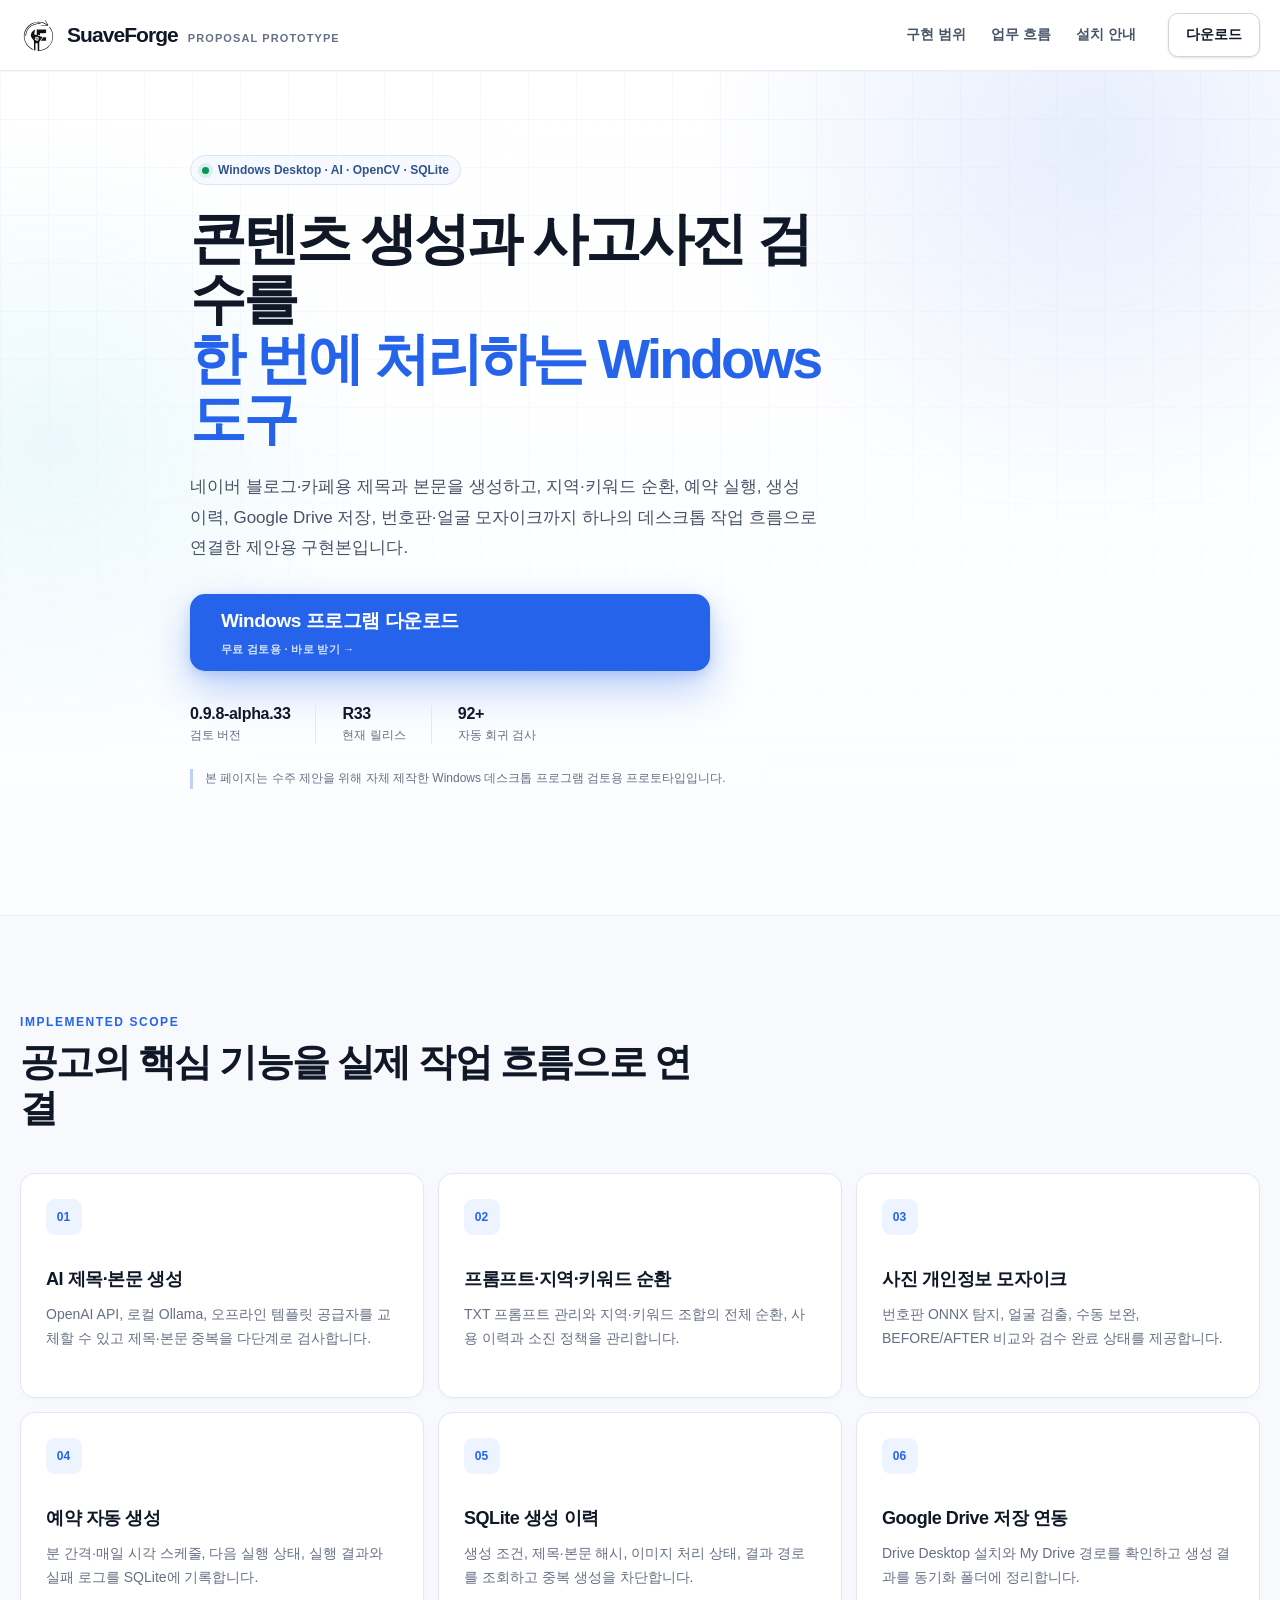
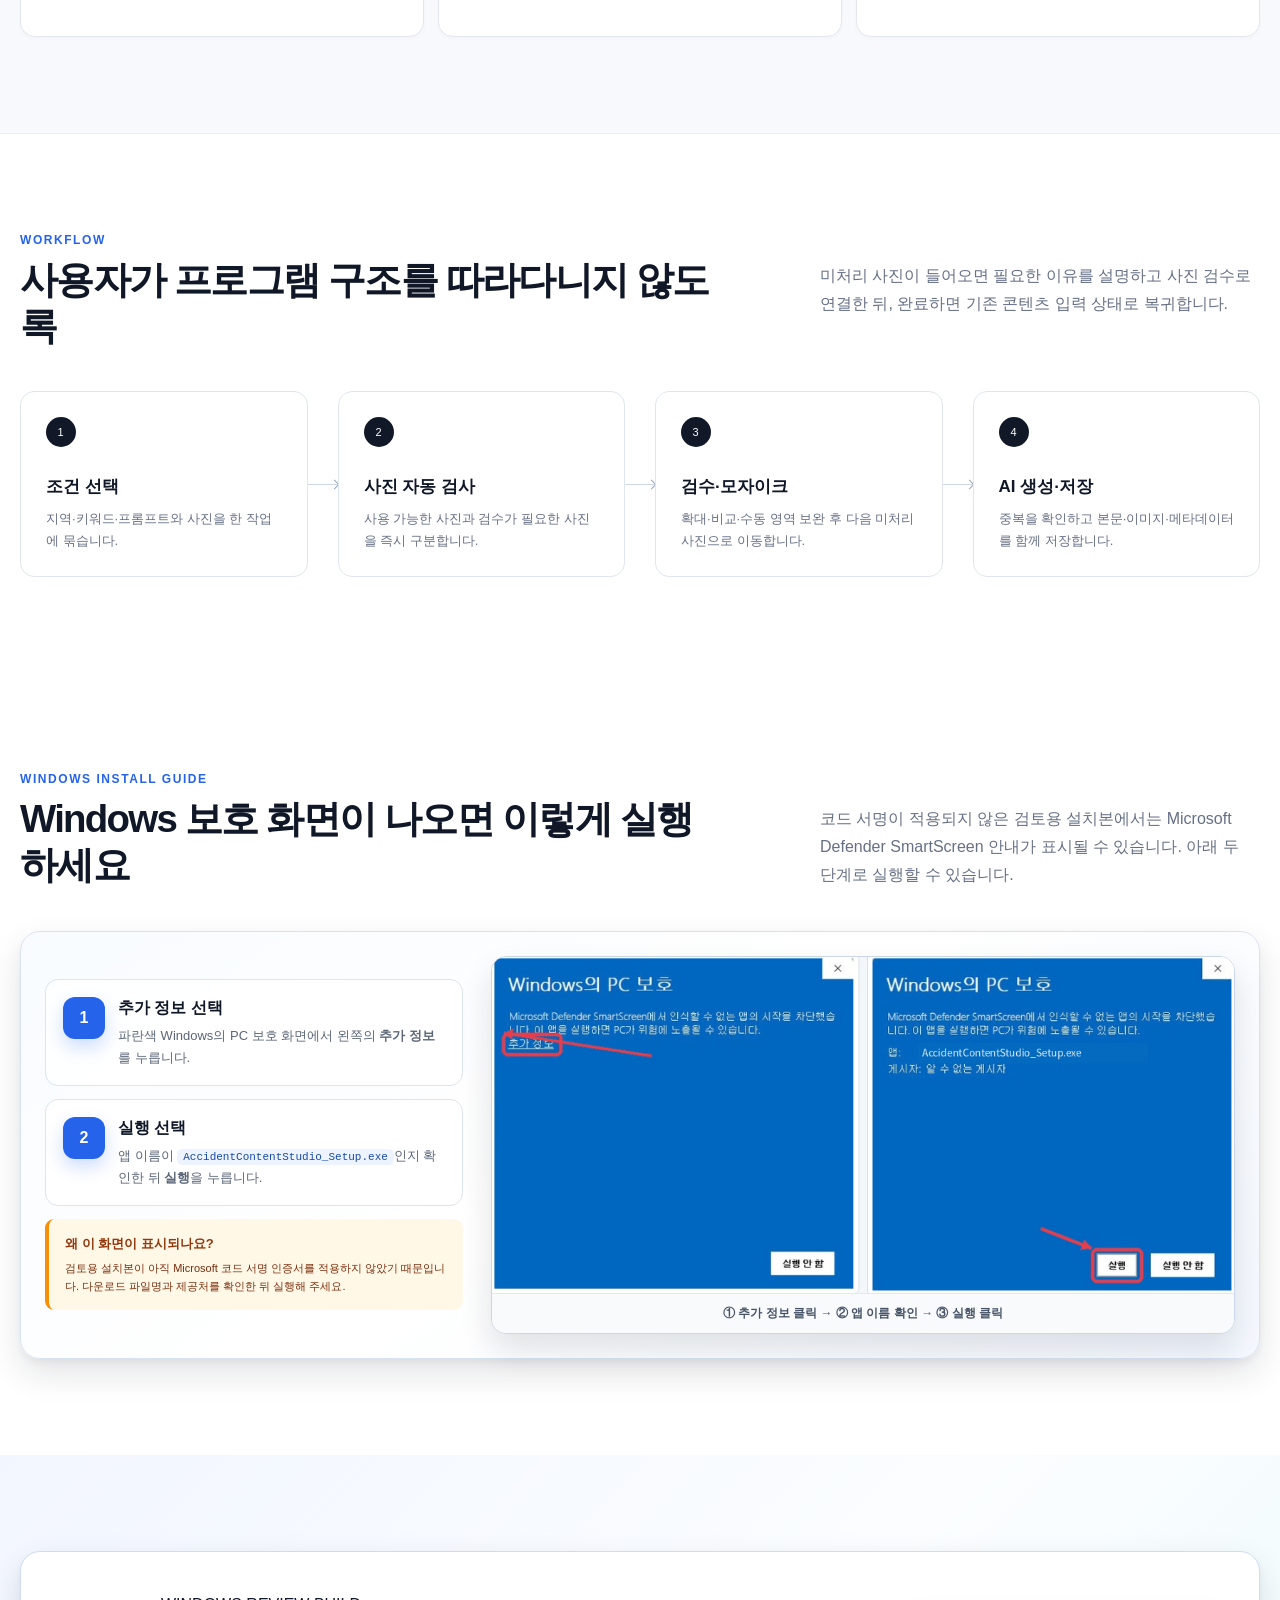
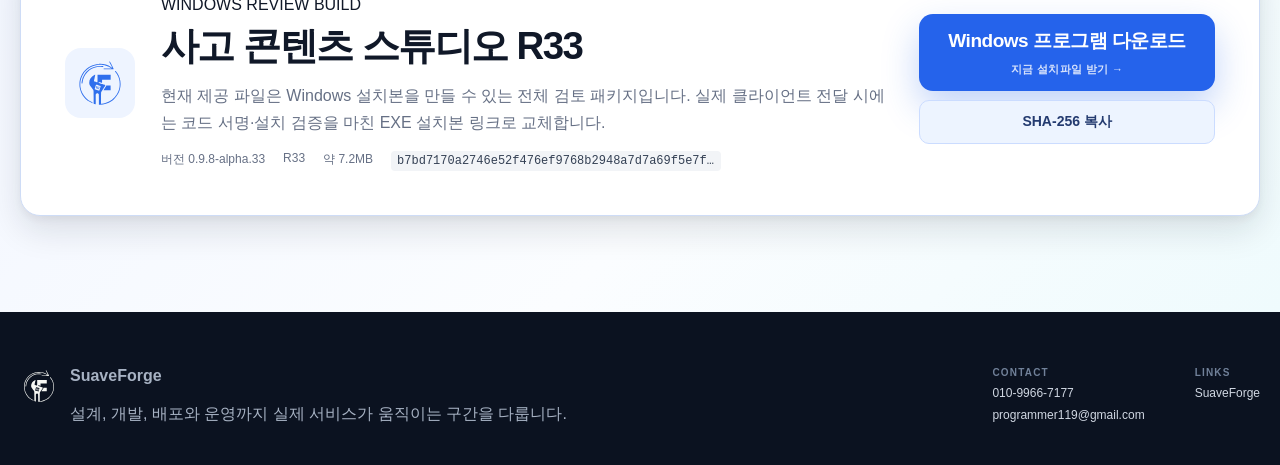
==== index.html @ 29a55a68 "com" ====
<!DOCTYPE html>

<html lang="ko">
<head>
<meta charset="utf-8"/>
<meta content="width=device-width, initial-scale=1" name="viewport"/>
<meta content="Windows 데스크톱 AI 콘텐츠 자동 생성 및 사고사진 개인정보 모자이크 프로그램 제안용 프로토타입" name="description"/>
<meta content="#111827" name="theme-color"/>
<title>사고 콘텐츠 스튜디오 | Windows AI 자동화 제안</title>
<link href="assets/suaveforge-logo-brand-256.png" rel="icon" type="image/png"/>
<link href="assets/styles.css" rel="stylesheet"/>
</head>
<body>
<a class="skip-link" href="#main">본문으로 이동</a>
<header class="site-header" id="top">
<div class="container header-inner">
<a aria-label="SuaveForge 홈" class="brand" href="#top">
<img alt="" class="brand-symbol brand-symbol-dark" src="assets/suaveforge-logo-dark.svg"/>
<span class="brand-copy"><span class="brand-word">SuaveForge</span><span class="brand-note">Proposal Prototype</span></span>
</a>
<nav aria-label="주요 메뉴" class="nav">
<a href="#features">구현 범위</a>
<a href="#workflow">업무 흐름</a>
<a href="#install-guide">설치 안내</a>

</nav>
<a class="button button-quiet header-cta" href="#download">다운로드</a>
</div>
</header>
<main id="main">
<section class="hero section">
<div class="container hero-grid hero-grid-no-preview">
<div class="hero-copy">
<div class="eyebrow"><span class="status-dot"></span> Windows Desktop · AI · OpenCV · SQLite</div>
<h1>콘텐츠 생성과 사고사진 검수를<br/><span>한 번에 처리하는 Windows 도구</span></h1>
<p class="hero-lead">네이버 블로그·카페용 제목과 본문을 생성하고, 지역·키워드 순환, 예약 실행, 생성 이력, Google Drive 저장, 번호판·얼굴 모자이크까지 하나의 데스크톱 작업 흐름으로 연결한 제안용 구현본입니다.</p>
<div class="hero-actions">
<a class="button button-primary download-cta-primary" data-download-link="" download="" href="#"><span>Windows 프로그램 다운로드</span><strong>무료 검토용 · 바로 받기 →</strong></a>

</div>
<div aria-label="프로그램 정보" class="hero-meta">
<div><strong>0.9.8-alpha.33</strong><span>검토 버전</span></div>
<div><strong>R33</strong><span>현재 릴리스</span></div>
<div><strong>92+</strong><span>자동 회귀 검사</span></div>
</div>
<p class="prototype-notice">본 페이지는 수주 제안을 위해 자체 제작한 Windows 데스크톱 프로그램 검토용 프로토타입입니다.</p>
</div>
<div aria-label="사고 콘텐츠 스튜디오 화면 예시" class="product-stage" id="product" hidden>
<div class="window-frame">
<div class="window-titlebar">
<div class="window-dots"><i></i><i></i><i></i></div>
<span>Accident Content Studio</span>
<span class="window-status">준비됨</span>
</div>
<div class="app-shell">
<aside class="app-sidebar">
<div class="app-brand">
<img alt="" src="assets/suaveforge-logo-light.svg"/>
<div><strong>사고 콘텐츠</strong><span>STUDIO</span></div>
</div>
<button class="demo-nav active" data-demo-view="generate"><span>01</span>콘텐츠 생성</button>
<button class="demo-nav" data-demo-view="mosaic"><span>02</span>사진 모자이크</button>
<button class="demo-nav" data-demo-view="schedule"><span>03</span>스케줄</button>
<button class="demo-nav" data-demo-view="history"><span>04</span>생성 이력</button>
<div class="engine-card"><small>현재 AI 엔진</small><strong>OpenAI · 연결됨</strong><span>gpt-4.1-mini</span></div>
</aside>
<div class="app-main">
<div class="command-bar"><span>작업공간 / <strong id="demoBreadcrumb">콘텐츠 생성</strong></span><kbd>Ctrl K</kbd></div>
<div class="demo-view active" data-view="generate">
<div class="page-heading"><div><small>CONTENT WORKFLOW</small><h2>콘텐츠 생성</h2><p>조건 선택부터 사진 검수, AI 생성과 저장까지 한 흐름으로 처리합니다.</p></div><button>새 작업</button></div>
<div class="workflow-strip"><span class="done"><b>1</b>조건 선택</span><span class="active"><b>2</b>사진 확인</span><span><b>3</b>AI 생성</span><span><b>4</b>저장 완료</span></div>
<div class="demo-grid">
<section class="ui-card"><div class="ui-card-head"><strong>생성 조건</strong><span>필수</span></div><label>지역<select><option>부산 사상구</option></select></label><label>키워드<select><option>교통사고 처리</option></select></label><label>프롬프트<select><option>블로그 사고 안내 기본형</option></select></label></section>
<section class="ui-card"><div class="ui-card-head"><strong>첨부 사진</strong><span class="pill-success">2장 처리 완료</span></div><div class="photo-row"><div class="photo-thumb"></div><div><strong>accident_001.jpg</strong><span>번호판 자동 모자이크 완료</span></div><em>완료</em></div><div class="photo-row"><div class="photo-thumb alt"></div><div><strong>accident_002.jpg</strong><span>검수 완료 · 사용 가능</span></div><em>완료</em></div></section>
</div>
<div class="generate-bar"><div><small>생성 준비 상태</small><strong>모든 사진과 조건이 준비되었습니다.</strong></div><button>AI 콘텐츠 생성 및 저장</button></div>
</div>
<div class="demo-view" data-view="mosaic">
<div class="page-heading"><div><small>PHOTO REVIEW</small><h2>사진 모자이크</h2><p>원본과 결과를 확대해 비교하고 누락 영역만 빠르게 보완합니다.</p></div><button>사진 가져오기</button></div>
<div class="mosaic-toolbar"><button>◀ 이전</button><span>3 / 12</span><button>다음 ▶</button><i></i><button>나란히 보기</button><button>100%</button><button>화면 맞춤</button></div>
<div class="mosaic-workspace"><div class="photo-list"><input aria-label="파일 검색" placeholder="파일명 검색"/><button class="selected">accident_003.jpg <small>검수 필요</small></button><button>accident_004.jpg <small>자동 완료</small></button><button>accident_005.jpg <small>대기</small></button></div><div class="preview"><strong>BEFORE</strong><div class="road-scene"><span class="car one"></span><span class="plate"></span></div></div><div class="preview after"><strong>AFTER</strong><div class="road-scene"><span class="car one"></span><span class="plate blurred"></span></div></div></div>
<div class="review-bar"><span>낮은 확신 후보 1개를 확인했습니다.</span><button>검수 결과 저장</button></div>
</div>
<div class="demo-view" data-view="schedule">
<div class="page-heading"><div><small>AUTOMATION</small><h2>스케줄</h2><p>분 간격 또는 매일 지정 시각에 자동 생성을 실행합니다.</p></div><button>스케줄 추가</button></div>
<div class="metric-row"><div><small>다음 자동 실행</small><strong>오늘 18:30</strong><span>약 2시간 14분 후</span></div><div><small>활성 스케줄</small><strong>3</strong><span>모두 정상</span></div><div><small>금일 생성</small><strong>18</strong><span>실패 0건</span></div></div>
<section class="ui-card table-card"><div class="table-row head"><span>이름</span><span>주기</span><span>다음 실행</span><span>상태</span></div><div class="table-row"><strong>부산 교통사고 블로그</strong><span>매일 18:30</span><span>오늘 18:30</span><em>활성</em></div><div class="table-row"><strong>지역 순환 카페 글</strong><span>120분마다</span><span>16:42</span><em>활성</em></div><div class="table-row"><strong>야간 예약 생성</strong><span>매일 23:10</span><span>오늘 23:10</span><em>활성</em></div></section>
</div>
<div class="demo-view" data-view="history">
<div class="page-heading"><div><small>CONTENT ARCHIVE</small><h2>생성 이력</h2><p>생성 결과, 사용 조건, 파일 저장 위치와 중복 여부를 조회합니다.</p></div><button>결과 폴더 열기</button></div>
<div class="filter-row"><input placeholder="제목·지역·키워드 검색"/><select><option>전체 상태</option></select><button>새로고침</button></div>
<section class="ui-card table-card"><div class="table-row history head"><span>생성 시각</span><span>제목</span><span>지역 / 키워드</span><span>상태</span></div><div class="table-row history"><span>15:12</span><strong>부산 사상구 교통사고 처리 절차 안내</strong><span>사상구 / 사고 처리</span><em>저장 완료</em></div><div class="table-row history"><span>14:03</span><strong>사고 현장에서 꼭 확인해야 할 사항</strong><span>부산 / 현장 대응</span><em>저장 완료</em></div><div class="table-row history"><span>12:40</span><strong>교통사고 사진 개인정보 보호 방법</strong><span>사상구 / 모자이크</span><em>저장 완료</em></div></section>
</div>
</div>
</div>
</div>
<div class="stage-shadow"></div>
</div>
</div>
</section>
<section class="section section-muted" id="features">
<div class="container">
<div class="section-heading"><div><span>IMPLEMENTED SCOPE</span><h2>공고의 핵심 기능을 실제 작업 흐름으로 연결</h2></div></div>
<div class="feature-grid">
<article><b>01</b><h3>AI 제목·본문 생성</h3><p>OpenAI API, 로컬 Ollama, 오프라인 템플릿 공급자를 교체할 수 있고 제목·본문 중복을 다단계로 검사합니다.</p></article>
<article><b>02</b><h3>프롬프트·지역·키워드 순환</h3><p>TXT 프롬프트 관리와 지역·키워드 조합의 전체 순환, 사용 이력과 소진 정책을 관리합니다.</p></article>
<article><b>03</b><h3>사진 개인정보 모자이크</h3><p>번호판 ONNX 탐지, 얼굴 검출, 수동 보완, BEFORE/AFTER 비교와 검수 완료 상태를 제공합니다.</p></article>
<article><b>04</b><h3>예약 자동 생성</h3><p>분 간격·매일 시각 스케줄, 다음 실행 상태, 실행 결과와 실패 로그를 SQLite에 기록합니다.</p></article>
<article><b>05</b><h3>SQLite 생성 이력</h3><p>생성 조건, 제목·본문 해시, 이미지 처리 상태, 결과 경로를 조회하고 중복 생성을 차단합니다.</p></article>
<article><b>06</b><h3>Google Drive 저장 연동</h3><p>Drive Desktop 설치와 My Drive 경로를 확인하고 생성 결과를 동기화 폴더에 정리합니다.</p></article>
</div>
</div>
</section>
<section class="section" id="workflow">
<div class="container">
<div class="section-heading compact"><div><span>WORKFLOW</span><h2>사용자가 프로그램 구조를 따라다니지 않도록</h2></div><p>미처리 사진이 들어오면 필요한 이유를 설명하고 사진 검수로 연결한 뒤, 완료하면 기존 콘텐츠 입력 상태로 복귀합니다.</p></div>
<div class="flow-line">
<div><span>1</span><strong>조건 선택</strong><p>지역·키워드·프롬프트와 사진을 한 작업에 묶습니다.</p></div><i></i>
<div><span>2</span><strong>사진 자동 검사</strong><p>사용 가능한 사진과 검수가 필요한 사진을 즉시 구분합니다.</p></div><i></i>
<div><span>3</span><strong>검수·모자이크</strong><p>확대·비교·수동 영역 보완 후 다음 미처리 사진으로 이동합니다.</p></div><i></i>
<div><span>4</span><strong>AI 생성·저장</strong><p>중복을 확인하고 본문·이미지·메타데이터를 함께 저장합니다.</p></div>
</div>
</div>
</section>


<section class="section install-guide-section" id="install-guide">
<div class="container">
<div class="section-heading install-heading"><div><span>WINDOWS INSTALL GUIDE</span><h2>Windows 보호 화면이 나오면 이렇게 실행하세요</h2></div><p>코드 서명이 적용되지 않은 검토용 설치본에서는 Microsoft Defender SmartScreen 안내가 표시될 수 있습니다. 아래 두 단계로 실행할 수 있습니다.</p></div>
<div class="install-guide-card">
<div class="install-steps">
<article><span>1</span><div><strong>추가 정보 선택</strong><p>파란색 Windows의 PC 보호 화면에서 왼쪽의 <b>추가 정보</b>를 누릅니다.</p></div></article>
<article><span>2</span><div><strong>실행 선택</strong><p>앱 이름이 <code>AccidentContentStudio_Setup.exe</code>인지 확인한 뒤 <b>실행</b>을 누릅니다.</p></div></article>
<aside><strong>왜 이 화면이 표시되나요?</strong><p>검토용 설치본이 아직 Microsoft 코드 서명 인증서를 적용하지 않았기 때문입니다. 다운로드 파일명과 제공처를 확인한 뒤 실행해 주세요.</p></aside>
</div>
<figure class="install-guide-image"><img alt="Windows SmartScreen에서 추가 정보를 누른 뒤 AccidentContentStudio_Setup.exe를 실행하는 방법" src="assets/windows-smartscreen-guide.png"/><figcaption>① 추가 정보 클릭 → ② 앱 이름 확인 → ③ 실행 클릭</figcaption></figure>
</div>
</div>
</section>

<section class="section download-section" id="download">
<div class="container download-card">
<div class="download-icon"><img alt="SuaveForge" src="assets/suaveforge-logo-brand.svg"/></div>
<div class="download-copy"><span>WINDOWS REVIEW BUILD</span><h2>사고 콘텐츠 스튜디오 R33</h2><p>현재 제공 파일은 Windows 설치본을 만들 수 있는 전체 검토 패키지입니다. 실제 클라이언트 전달 시에는 코드 서명·설치 검증을 마친 EXE 설치본 링크로 교체합니다.</p><div class="file-meta"><span>버전 0.9.8-alpha.33</span><span>R33</span><span>약 7.2MB</span><code id="shaValue">b7bd7170a2746e52f476ef9768b2948a7d7a69f5e7f0bdd5ffdd17776614ac27</code></div></div>
<div class="download-actions"><a class="button button-primary button-large download-cta-bottom" data-download-link="" download="" href="#"><span>Windows 프로그램 다운로드</span><strong>지금 설치파일 받기 →</strong></a><button class="button button-secondary" id="copyHash" type="button">SHA-256 복사</button><span aria-live="polite" id="copyStatus" role="status"></span></div>
</div>
</section>
</main>

<div aria-hidden="true" class="download-modal" id="downloadTrackerModal">
<div class="download-modal-backdrop" data-download-modal-close=""></div>
<section aria-labelledby="downloadModalTitle" aria-modal="true" class="download-modal-panel" role="dialog">
<button aria-label="닫기" class="download-modal-close" data-download-modal-close="" type="button">×</button>
<span class="download-modal-eyebrow">DOWNLOAD RECORD</span>
<h2 id="downloadModalTitle">다운로드 정보를 입력해 주세요</h2>
<p>다운로드 횟수와 전달 대상을 확인하기 위한 기록입니다. 입력 후 즉시 파일 다운로드가 시작됩니다.</p>
<form id="downloadIdentityForm">
<label>이름 또는 회사명 <input autocomplete="organization" id="downloaderName" name="name" placeholder="예: 홍길동 / 주식회사 예시" required=""/></label>
<label>연락처 또는 이메일 <input autocomplete="email" id="downloaderContact" name="contact" placeholder="선택 입력"/></label>
<label class="download-consent"><input id="downloadConsent" required="" type="checkbox"/><span>다운로드 기록을 위해 입력 정보와 다운로드 시각을 저장하는 데 동의합니다.</span></label>
<button class="button button-primary download-modal-submit" type="submit">정보 남기고 다운로드</button>
</form>
<p class="download-modal-note">추적 기능은 <code>assets/config.js</code>에 기록 주소가 설정된 경우에만 작동합니다.</p>
</section>
</div>

<footer class="site-footer">
<div class="container footer-grid"><div class="footer-brand"><img alt="" src="assets/suaveforge-logo-light.svg"/><div><strong>SuaveForge</strong><p>설계, 개발, 배포와 운영까지 실제 서비스가 움직이는 구간을 다룹니다.</p></div></div><div><span>CONTACT</span><a href="tel:01099667177">010-9966-7177</a><a href="mailto:programmer119@gmail.com">programmer119@gmail.com</a></div><div><span>LINKS</span><a href="https://suaveforge.com" rel="noreferrer" target="_blank">SuaveForge</a></div></div>
</footer>
<script src="assets/config.js"></script>
<script src="assets/app.js"></script>
</body>
</html>
---- assets/styles.css ----
:root {
  --ink: #101828;
  --ink-2: #344054;
  --muted: #667085;
  --line: #e4e7ec;
  --line-strong: #d0d5dd;
  --surface: #ffffff;
  --surface-soft: #f8fafc;
  --surface-blue: #f3f7ff;
  --navy: #111827;
  --navy-2: #1f2937;
  --blue: #2563eb;
  --blue-dark: #1d4ed8;
  --cyan: #06b6d4;
  --green: #039855;
  --green-soft: #ecfdf3;
  --orange: #f79009;
  --orange-soft: #fffaeb;
  --red: #d92d20;
  --purple: #7f56d9;
  --radius: 14px;
  --radius-sm: 9px;
  --shadow-sm: 0 1px 2px rgba(16,24,40,.05), 0 1px 3px rgba(16,24,40,.08);
  --shadow-md: 0 14px 34px rgba(16,24,40,.12), 0 4px 10px rgba(16,24,40,.05);
  --shadow-lg: 0 34px 80px rgba(16,24,40,.18), 0 10px 24px rgba(16,24,40,.08);
  --container: 1240px;
}

* { box-sizing: border-box; }
html { scroll-behavior: smooth; }
body {
  margin: 0;
  color: var(--ink);
  background: var(--surface);
  font-family: "Pretendard", "Noto Sans KR", "Segoe UI", Arial, sans-serif;
  -webkit-font-smoothing: antialiased;
  text-rendering: optimizeLegibility;
}
button, input, select, textarea { font: inherit; }
button, a { -webkit-tap-highlight-color: transparent; }
a { color: inherit; text-decoration: none; }
button { color: inherit; }
img { max-width: 100%; display: block; }
p, h1, h2, h3 { margin-top: 0; }

.skip-link {
  position: fixed; left: 16px; top: -70px; z-index: 2000;
  padding: 10px 14px; border-radius: 8px; color: #fff; background: var(--blue);
  transition: top .18s ease;
}
.skip-link:focus { top: 16px; }
.container { width: min(calc(100% - 40px), var(--container)); margin-inline: auto; }
.section { padding: 96px 0; }
.section-muted { background: #f7f9fc; border-block: 1px solid #edf0f5; }

.site-header {
  position: sticky; top: 0; z-index: 100;
  border-bottom: 1px solid rgba(228,231,236,.82);
  background: rgba(255,255,255,.88);
  backdrop-filter: blur(18px) saturate(1.35);
}
.header-inner { min-height: 70px; display: flex; align-items: center; gap: 28px; }
.brand { display: inline-flex; align-items: center; gap: 10px; flex: 0 0 auto; }
.brand-symbol { width: 37px; height: 37px; flex: 0 0 auto; }
.brand-copy { display:flex; align-items:baseline; gap:10px; }
.brand-word { font-weight: 850; letter-spacing: -.045em; font-size: 21px; }
.brand-note { color: var(--muted); font-size: 11px; font-weight: 750; letter-spacing: .1em; text-transform: uppercase; }
.nav { display: flex; align-items: center; gap: 25px; margin-left: auto; }
.nav a { color: #475467; font-size: 14px; font-weight: 650; transition: color .18s ease; }
.nav a:hover, .nav a:focus-visible { color: var(--blue); }
.header-cta { margin-left: 4px; }

.button {
  min-height: 44px; padding: 0 17px; border: 1px solid transparent; border-radius: 10px;
  display: inline-flex; align-items: center; justify-content: center; gap: 8px;
  font-size: 14px; font-weight: 750; cursor: pointer; transition: transform .16s ease, box-shadow .16s ease, background .16s ease, border-color .16s ease;
}
.button:hover { transform: translateY(-1px); }
.button:active { transform: translateY(0); }
.button-primary { color: #fff; background: var(--blue); box-shadow: 0 7px 18px rgba(37,99,235,.22); }
.button-primary:hover { background: var(--blue-dark); box-shadow: 0 9px 22px rgba(37,99,235,.28); }
.button-secondary { color: #243b70; background: #edf4ff; border-color: #cbdcff; }
.button-secondary:hover { background: #e2edff; }
.button-quiet { color: var(--ink); background: #fff; border-color: var(--line-strong); box-shadow: var(--shadow-sm); }
.button-light { color: #fff; background: rgba(255,255,255,.13); border-color: rgba(255,255,255,.25); }
.button-light:hover { background: rgba(255,255,255,.2); }
.button-large { min-height: 52px; padding-inline: 22px; }

.hero {
  position: relative; overflow: hidden; padding-top: 84px;
  background:
    radial-gradient(circle at 85% 8%, rgba(37,99,235,.11), transparent 29%),
    radial-gradient(circle at 4% 44%, rgba(6,182,212,.07), transparent 24%),
    linear-gradient(180deg, #fff 0%, #fbfdff 100%);
}
.hero::before { content: ""; position: absolute; inset: 0; pointer-events: none; opacity: .32; background-image: linear-gradient(#dfe7f4 1px, transparent 1px), linear-gradient(90deg,#dfe7f4 1px,transparent 1px); background-size: 48px 48px; mask-image: linear-gradient(to bottom, black, transparent 82%); }
.hero-grid { position: relative; display: grid; grid-template-columns: .84fr 1.16fr; gap: 60px; align-items: center; }
.hero-copy { padding-bottom: 18px; }
.eyebrow { display: inline-flex; align-items: center; gap: 9px; padding: 7px 11px; border: 1px solid #d9e5fb; border-radius: 999px; color: #31548c; background: rgba(245,249,255,.9); font-size: 12px; font-weight: 750; }
.status-dot { width: 7px; height: 7px; border-radius: 50%; background: var(--green); box-shadow: 0 0 0 4px rgba(3,152,85,.11); }
.hero h1 { margin: 24px 0 22px; max-width: 650px; font-size: clamp(42px, 4.35vw, 68px); line-height: 1.08; letter-spacing: -.055em; }
.hero h1 span { color: var(--blue); }
.hero-lead { max-width: 650px; color: #475467; font-size: 17px; line-height: 1.82; word-break: keep-all; }
.hero-actions { display: flex; flex-wrap: wrap; gap: 11px; margin-top: 30px; }
.hero-meta { display: flex; gap: 26px; margin-top: 34px; }
.hero-meta div { display: flex; flex-direction: column; gap: 4px; padding-right: 25px; border-right: 1px solid var(--line); }
.hero-meta div:last-child { border-right: 0; }
.hero-meta strong { font-size: 16px; letter-spacing: -.02em; }
.hero-meta span { color: var(--muted); font-size: 12px; }
.prototype-notice { margin-top: 25px; padding-left: 12px; border-left: 3px solid #bed0f7; color: #667085; font-size: 12px; line-height: 1.65; }

.product-stage { position: relative; min-width: 0; }
.window-frame { position: relative; overflow: hidden; border: 1px solid #cfd8e7; border-radius: 17px; background: #fff; box-shadow: var(--shadow-lg); transform: perspective(1300px) rotateY(-2.1deg) rotateX(.5deg); transform-origin: center; }
.stage-shadow { position: absolute; width: 78%; height: 22px; left: 11%; bottom: -22px; border-radius: 50%; background: rgba(16,24,40,.2); filter: blur(19px); }
.window-titlebar { height: 40px; padding: 0 13px; display: grid; grid-template-columns: 90px 1fr 90px; align-items: center; color: #475467; background: #f7f9fc; border-bottom: 1px solid #e5eaf1; font-size: 10px; font-weight: 700; }
.window-titlebar > span:nth-child(2) { text-align: center; }
.window-status { color: var(--green); text-align: right; }
.window-dots { display: flex; gap: 6px; }
.window-dots i { width: 8px; height: 8px; border-radius: 50%; background: #d0d5dd; }
.window-dots i:first-child { background: #f97066; }
.window-dots i:nth-child(2) { background: #fdb022; }
.window-dots i:last-child { background: #32d583; }
.app-shell { height: 540px; display: grid; grid-template-columns: 156px 1fr; background: #f8fafc; }
.app-sidebar { position: relative; padding: 14px 10px; color: #d7deeb; background: linear-gradient(180deg,#151c2b,#111827); }
.app-brand { display: flex; align-items: center; gap: 8px; padding: 7px 7px 16px; margin-bottom: 8px; border-bottom: 1px solid rgba(255,255,255,.09); }
.app-brand img { width: 29px; height: 29px; object-fit:contain; }
.app-brand div { min-width: 0; display: flex; flex-direction: column; }
.app-brand strong { color: #fff; font-size: 10px; white-space: nowrap; }
.app-brand span { margin-top: 1px; color: #8290a8; font-size: 7px; letter-spacing: .12em; }
.demo-nav { width: 100%; min-height: 37px; padding: 0 9px; margin-bottom: 4px; display: flex; align-items: center; gap: 8px; border: 0; border-radius: 7px; color: #9aa8bc; background: transparent; cursor: pointer; text-align: left; font-size: 9px; font-weight: 720; }
.demo-nav span { color: #53647c; font-size: 7px; }
.demo-nav:hover { color: #fff; background: rgba(255,255,255,.055); }
.demo-nav.active { color: #fff; background: rgba(65,121,255,.18); box-shadow: inset 2px 0 #5c8cff; }
.engine-card { position: absolute; left: 10px; right: 10px; bottom: 11px; padding: 10px; border: 1px solid rgba(255,255,255,.09); border-radius: 8px; background: rgba(255,255,255,.035); display: flex; flex-direction: column; gap: 4px; }
.engine-card small { color: #77869c; font-size: 7px; }
.engine-card strong { color: #d8e2f2; font-size: 8px; }
.engine-card span { color: #6f8098; font-size: 7px; }
.app-main { min-width: 0; overflow: hidden; }
.command-bar { height: 39px; padding: 0 15px; display: flex; align-items: center; justify-content: space-between; color: #667085; background: #fff; border-bottom: 1px solid #e4e7ec; font-size: 8px; }
kbd { padding: 3px 6px; border: 1px solid #d0d5dd; border-bottom-width: 2px; border-radius: 5px; color: #475467; background: #f9fafb; font-family: inherit; font-size: 7px; }
.demo-view { display: none; height: calc(100% - 39px); padding: 17px; overflow: hidden; }
.demo-view.active { display: block; animation: fadeIn .18s ease; }
@keyframes fadeIn { from { opacity: .45; transform: translateY(3px); } }
.page-heading { display: flex; align-items: flex-start; justify-content: space-between; gap: 12px; margin-bottom: 13px; }
.page-heading small { color: #4770bb; font-size: 7px; letter-spacing: .12em; font-weight: 800; }
.page-heading h2 { margin: 3px 0 3px; font-size: 18px; letter-spacing: -.035em; }
.page-heading p { margin: 0; color: #667085; font-size: 8px; }
.page-heading button, .generate-bar button, .review-bar button { min-height: 29px; padding: 0 11px; border: 0; border-radius: 7px; color: #fff; background: var(--blue); font-size: 8px; font-weight: 750; }
.workflow-strip { display: grid; grid-template-columns: repeat(4,1fr); gap: 5px; margin: 12px 0; }
.workflow-strip span { min-height: 34px; padding: 0 8px; display: flex; align-items: center; gap: 6px; border: 1px solid #e1e6ee; border-radius: 7px; color: #98a2b3; background: #fff; font-size: 7px; font-weight: 720; }
.workflow-strip b { width: 16px; height: 16px; display: grid; place-items: center; border-radius: 50%; background: #f2f4f7; font-size: 7px; }
.workflow-strip .done { color: #027a48; border-color: #c6eed7; background: #f0fdf5; }
.workflow-strip .done b { background: #d1fadf; }
.workflow-strip .active { color: #1849a9; border-color: #b2ccff; background: #f5f8ff; box-shadow: inset 0 0 0 1px #e2eaff; }
.workflow-strip .active b { color: #fff; background: var(--blue); }
.demo-grid { display: grid; grid-template-columns: .88fr 1.12fr; gap: 10px; }
.ui-card { padding: 12px; border: 1px solid #e0e5ed; border-radius: 9px; background: #fff; box-shadow: 0 1px 2px rgba(16,24,40,.025); }
.ui-card-head { display: flex; align-items: center; justify-content: space-between; margin-bottom: 10px; }
.ui-card-head strong { font-size: 9px; }
.ui-card-head span { color: #98a2b3; font-size: 7px; }
.pill-success { padding: 3px 6px; border-radius: 99px; color: #027a48 !important; background: #ecfdf3; }
.ui-card label { display: block; margin-top: 8px; color: #667085; font-size: 7px; font-weight: 700; }
.ui-card select, .filter-row input, .filter-row select, .photo-list input { width: 100%; height: 27px; margin-top: 4px; padding: 0 8px; border: 1px solid #d5dbe5; border-radius: 6px; color: #344054; background: #fff; font-size: 8px; }
.photo-row { min-height: 43px; padding: 6px 0; display: grid; grid-template-columns: 34px 1fr auto; gap: 8px; align-items: center; border-top: 1px solid #f0f2f5; }
.photo-row:first-of-type { border-top: 0; }
.photo-thumb { height: 29px; border-radius: 5px; background: linear-gradient(145deg,#9fb2c8,#e8eef5 55%,#63758a); }
.photo-thumb.alt { background: linear-gradient(145deg,#8aa1b8,#dfe9f3 45%,#a87361); }
.photo-row div:nth-child(2) { min-width: 0; }
.photo-row strong { display: block; overflow: hidden; text-overflow: ellipsis; white-space: nowrap; font-size: 8px; }
.photo-row span { color: #7a8699; font-size: 7px; }
.photo-row em, .table-row em { color: #027a48; font-size: 7px; font-style: normal; font-weight: 750; }
.generate-bar, .review-bar { min-height: 54px; margin-top: 10px; padding: 10px 12px; display: flex; align-items: center; justify-content: space-between; gap: 12px; border: 1px solid #cbdcff; border-radius: 9px; background: #f3f7ff; }
.generate-bar small { color: #6683b5; font-size: 7px; }
.generate-bar strong { display: block; margin-top: 2px; font-size: 9px; }
.mosaic-toolbar { min-height: 31px; padding: 4px; display: flex; align-items: center; gap: 4px; border: 1px solid #e0e5ed; border-radius: 7px; background: #fff; }
.mosaic-toolbar button { height: 22px; padding: 0 7px; border: 1px solid transparent; border-radius: 5px; color: #475467; background: #f8fafc; font-size: 7px; }
.mosaic-toolbar span { font-size: 7px; }
.mosaic-toolbar i { flex: 1; }
.mosaic-workspace { height: 322px; margin-top: 8px; display: grid; grid-template-columns: 100px 1fr 1fr; gap: 7px; }
.photo-list { padding: 6px; border: 1px solid #dde3ec; border-radius: 7px; background: #fff; }
.photo-list input { height: 24px; margin: 0 0 5px; }
.photo-list button { width: 100%; padding: 6px; border: 0; border-radius: 5px; color: #4b5565; background: transparent; text-align: left; font-size: 7px; }
.photo-list button small { display: block; margin-top: 2px; color: #98a2b3; }
.photo-list button.selected { color: #1849a9; background: #edf4ff; }
.preview { position: relative; overflow: hidden; border: 1px solid #d9e0e9; border-radius: 7px; background: #dce8f2; }
.preview > strong { position: absolute; z-index: 2; left: 7px; top: 7px; padding: 3px 6px; border-radius: 4px; color: #fff; background: rgba(17,24,39,.75); font-size: 6px; }
.road-scene { position: absolute; inset: 0; overflow: hidden; background: linear-gradient(180deg,#bcd3e5 0 35%,#b7c0c8 35% 53%,#5d6570 53% 100%); }
.road-scene::before { content:""; position:absolute; inset: 52% 0 auto; height: 2px; background: #f7d64a; box-shadow: 0 58px #fff; }
.car { position: absolute; left: 26%; top: 54%; width: 52%; height: 22%; border-radius: 18px 22px 7px 7px; background: #304860; box-shadow: inset 0 7px #58738f; }
.car::before, .car::after { content:""; position:absolute; bottom:-8px; width: 14px; height: 14px; border-radius:50%; background:#151a20; }
.car::before { left: 9px; } .car::after { right: 9px; }
.plate { position: absolute; z-index: 2; left: 46%; top: 68%; width: 20%; height: 7%; border-radius: 2px; background: #f9fafb; border: 1px solid #8c96a3; }
.plate.blurred { background: repeating-linear-gradient(90deg,#87929e 0 4px,#d6dae0 4px 8px); filter: blur(.5px); }
.review-bar { min-height: 42px; color: #475467; font-size: 8px; background: #fffaf0; border-color: #fedf89; }
.metric-row { display: grid; grid-template-columns: repeat(3,1fr); gap: 8px; margin-bottom: 11px; }
.metric-row div { padding: 11px; border: 1px solid #e0e5ed; border-radius: 8px; background: #fff; }
.metric-row small, .metric-row span { display: block; color: #7b8797; font-size: 7px; }
.metric-row strong { display: block; margin: 5px 0 3px; font-size: 15px; }
.table-card { padding: 0; overflow: hidden; }
.table-row { min-height: 41px; padding: 0 12px; display: grid; grid-template-columns: 1.4fr 1fr 1fr .45fr; gap: 8px; align-items: center; border-top: 1px solid #edf0f4; font-size: 7px; }
.table-row.head { min-height: 32px; border-top: 0; color: #7b8797; background: #f7f9fc; font-weight: 700; }
.table-row.history { grid-template-columns: .55fr 1.8fr 1fr .5fr; }
.table-row strong { overflow: hidden; text-overflow: ellipsis; white-space: nowrap; font-size: 8px; }
.filter-row { display: grid; grid-template-columns: 1fr 115px auto; gap: 6px; margin-bottom: 9px; }
.filter-row input, .filter-row select { height: 29px; margin: 0; }
.filter-row button { padding: 0 9px; border: 1px solid #d0d5dd; border-radius: 6px; background: #fff; font-size: 7px; }

.section-heading { display: flex; align-items: flex-end; justify-content: space-between; gap: 60px; margin-bottom: 42px; }
.section-heading.compact { align-items: center; }
.section-heading > div { max-width: 700px; }
.section-heading span, .section-kicker { color: var(--blue); font-size: 12px; letter-spacing: .13em; font-weight: 850; }
.section-heading h2 { margin: 9px 0 0; font-size: clamp(30px,3vw,46px); line-height: 1.2; letter-spacing: -.045em; }
.section-heading > p { max-width: 440px; margin: 0; color: var(--muted); line-height: 1.75; word-break: keep-all; }
.feature-grid { display: grid; grid-template-columns: repeat(3,1fr); gap: 14px; }
.feature-grid article { min-height: 225px; padding: 25px; border: 1px solid #e2e7ef; border-radius: 15px; background: #fff; box-shadow: 0 2px 5px rgba(16,24,40,.025); transition: transform .18s ease, box-shadow .18s ease, border-color .18s ease; }
.feature-grid article:hover { transform: translateY(-3px); border-color: #c7d8f8; box-shadow: var(--shadow-md); }
.feature-grid b { display: grid; place-items: center; width: 36px; height: 36px; margin-bottom: 32px; border-radius: 9px; color: var(--blue); background: #edf4ff; font-size: 12px; }
.feature-grid h3 { margin-bottom: 11px; font-size: 18px; letter-spacing: -.025em; }
.feature-grid p { margin: 0; color: var(--muted); line-height: 1.72; font-size: 14px; }
.flow-line { display: grid; grid-template-columns: 1fr 30px 1fr 30px 1fr 30px 1fr; align-items: center; }
.flow-line > div { min-height: 180px; padding: 25px; border: 1px solid #e0e6ef; border-radius: 14px; background: #fff; }
.flow-line > div > span { width: 30px; height: 30px; display: grid; place-items: center; margin-bottom: 28px; border-radius: 50%; color: #fff; background: var(--navy); font-size: 11px; }
.flow-line strong { font-size: 17px; }
.flow-line p { margin: 10px 0 0; color: var(--muted); font-size: 13px; line-height: 1.65; }
.flow-line > i { height: 1px; background: #cfd8e6; position: relative; }
.flow-line > i::after { content:""; position:absolute; right:0; top:-3px; width:6px; height:6px; border-top:1px solid #9aa8bd; border-right:1px solid #9aa8bd; transform:rotate(45deg); }

.web-expansion { color: #eef3fb; background: #101828; }
.expansion-grid { display: grid; grid-template-columns: .92fr 1.08fr; gap: 70px; align-items: center; }
.expansion-grid h2 { margin: 14px 0 18px; max-width: 600px; color: #fff; font-size: clamp(34px,4vw,54px); line-height: 1.18; letter-spacing: -.045em; }
.expansion-grid p { color: #aeb9c9; line-height: 1.75; word-break: keep-all; }
.expansion-grid .button { margin-top: 14px; }
.mini-dashboard { overflow: hidden; border: 1px solid rgba(255,255,255,.13); border-radius: 16px; background: #161f30; box-shadow: 0 26px 60px rgba(0,0,0,.28); }
.mini-top { height: 47px; padding: 0 16px; display: flex; align-items: center; justify-content: space-between; border-bottom: 1px solid rgba(255,255,255,.08); color: #fff; font-size: 12px; }
.mini-top span { color: #6ee7b7; font-size: 10px; }
.mini-metrics { display: grid; grid-template-columns: repeat(3,1fr); gap: 8px; padding: 14px; }
.mini-metrics div { padding: 13px; border-radius: 9px; background: rgba(255,255,255,.045); }
.mini-metrics small { display:block; color:#8795aa; font-size:9px; }
.mini-metrics strong, .mini-metrics b { display:block; margin-top:5px; color:#fff; font-size:20px; }
.mini-chart { height: 140px; margin: 0 14px; padding: 15px 12px 11px; display:flex; align-items:flex-end; gap:9px; border-radius:9px; background: rgba(255,255,255,.03); }
.mini-chart i { flex:1; height:var(--h,50%); border-radius:5px 5px 2px 2px; background: linear-gradient(180deg,#4f8cff,#2857ba); }
.mini-chart i:nth-child(1){height:42%}.mini-chart i:nth-child(2){height:58%}.mini-chart i:nth-child(3){height:49%}.mini-chart i:nth-child(4){height:76%}.mini-chart i:nth-child(5){height:68%}.mini-chart i:nth-child(6){height:88%}.mini-chart i:nth-child(7){height:79%}
.mini-list { padding: 12px 14px 15px; }
.mini-list > div, .mini-list > span { min-height:36px; display:grid; grid-template-columns:10px 1fr auto; gap:8px; align-items:center; border-top:1px solid rgba(255,255,255,.06); color:#d5deeb; font-size:9px; }
.mini-list > :first-child { border-top:0; }
.mini-list b { width:6px; height:6px; border-radius:50%; background:#12b76a; }
.mini-list b.warn { background:#fdb022; }
.mini-list strong { color:#e9eff8; }
.mini-list em { color:#6ee7b7; font-style:normal; }

.download-section { background: linear-gradient(135deg,#f2f6ff,#fbfdff 58%,#effbfd); }
.download-card { padding: 44px; display:grid; grid-template-columns:70px 1fr auto; gap:26px; align-items:center; border:1px solid #cedcf6; border-radius:20px; background:#fff; box-shadow:var(--shadow-md); }
.download-icon { width:70px; height:70px; padding:9px; border-radius:16px; background:#eef4ff; }
.download-copy h2 { margin:7px 0 10px; font-size:clamp(27px,3vw,40px); letter-spacing:-.04em; }
.download-copy p { margin:0; color:var(--muted); line-height:1.7; }
.file-meta { display:flex; flex-wrap:wrap; gap:10px 18px; margin-top:14px; color:#667085; font-size:12px; }
.file-meta code { max-width:330px; overflow:hidden; text-overflow:ellipsis; white-space:nowrap; padding:3px 6px; border-radius:4px; color:#344054; background:#f2f4f7; font-family:ui-monospace,SFMono-Regular,Consolas,monospace; }
.download-actions { display:flex; flex-direction:column; gap:9px; min-width:210px; }
.site-footer { padding:55px 0 38px; color:#a7b2c3; background:#0b1220; }
.footer-grid { display:grid; grid-template-columns:1fr auto; gap:50px; align-items:start; }
.footer-grid .brand-word { color:#fff; }
.footer-grid p { max-width:560px; margin:15px 0 0; line-height:1.7; }
.footer-grid nav { display:grid; grid-template-columns:repeat(2,auto); gap:12px 28px; color:#c5cedc; font-size:13px; }
.footer-grid small { grid-column:1/-1; padding-top:28px; border-top:1px solid rgba(255,255,255,.08); }

/* Admin prototype */
.admin-body { background:#f5f7fb; overflow-x:hidden; }
.admin-banner { min-height:38px; padding:7px 22px; display:flex; align-items:center; justify-content:center; gap:14px; color:#8a4b05; background:#fff8e7; border-bottom:1px solid #fedf89; font-size:12px; }
.admin-banner strong { padding:3px 7px; border-radius:99px; color:#fff; background:#b54708; }
.admin-banner a { margin-left:auto; color:#1849a9; font-weight:750; }
.admin-shell { min-height:calc(100vh - 38px); display:grid; grid-template-columns:220px 1fr; }
.admin-sidebar { position:sticky; top:0; height:calc(100vh - 38px); padding:22px 13px 16px; display:flex; flex-direction:column; color:#d5deeb; background:linear-gradient(180deg,#111827,#0b1220); }
.admin-brand { padding:5px 10px 21px; display:flex; flex-direction:row; align-items:center; gap:10px; border-bottom:1px solid rgba(255,255,255,.08); }
.admin-brand > img { width:35px; height:35px; flex:0 0 auto; }
.admin-brand > span { display:flex; flex-direction:column; }
.admin-brand .brand-word { color:#fff; font-size:20px; }
.admin-brand small { margin-top:4px; color:#68788f; font-size:9px; letter-spacing:.18em; }
.admin-sidebar nav { margin-top:18px; display:flex; flex-direction:column; gap:4px; }
.admin-sidebar nav button { min-height:43px; padding:0 12px; display:flex; align-items:center; gap:12px; border:0; border-radius:8px; color:#9aa8bc; background:transparent; cursor:pointer; text-align:left; font-size:13px; font-weight:680; }
.admin-sidebar nav button span { color:#53647c; font-size:9px; }
.admin-sidebar nav button:hover { color:#fff; background:rgba(255,255,255,.055); }
.admin-sidebar nav button.active { color:#fff; background:rgba(65,121,255,.17); box-shadow:inset 3px 0 #5f8eff; }
.admin-user { margin-top:auto; padding:11px; display:flex; align-items:center; gap:10px; border:1px solid rgba(255,255,255,.08); border-radius:9px; background:rgba(255,255,255,.035); }
.admin-user > span { width:32px; height:32px; display:grid; place-items:center; border-radius:8px; background:#24344c; }
.admin-user > span img { width:23px; height:23px; }
.admin-user div { min-width:0; }
.admin-user strong, .admin-user small { display:block; }
.admin-user strong { color:#e7edf6; font-size:11px; }
.admin-user small { overflow:hidden; text-overflow:ellipsis; color:#718199; font-size:8px; }
.admin-main { min-width:0; padding:0 30px 50px; }
.admin-topbar { min-height:91px; display:flex; align-items:center; justify-content:space-between; gap:20px; border-bottom:1px solid #e1e6ee; }
.admin-topbar small { color:#5576aa; letter-spacing:.13em; font-weight:800; }
.admin-topbar h1 { margin:4px 0 0; font-size:25px; letter-spacing:-.035em; }
.admin-top-actions { display:flex; align-items:center; gap:9px; }
.admin-top-actions > button, .admin-card-head button, .page-tools button, .device-grid button, .schedule-list button, .editor-actions button, .review-actions button { min-height:36px; padding:0 12px; border:1px solid #d0d5dd; border-radius:8px; color:#344054; background:#fff; cursor:pointer; font-size:12px; font-weight:700; }
.search-box { width:235px; height:38px; padding:0 10px; display:flex; align-items:center; gap:8px; border:1px solid #d0d5dd; border-radius:8px; color:#98a2b3; background:#fff; }
.search-box:focus-within { border-color:#84adff; box-shadow:0 0 0 3px rgba(37,99,235,.1); }
.search-box input { min-width:0; flex:1; border:0; outline:0; color:#344054; background:transparent; font-size:12px; }
.live-chip { padding:7px 9px; display:flex; align-items:center; gap:6px; border-radius:99px; color:#027a48; background:#ecfdf3; font-size:10px; font-weight:800; }
.live-chip i { width:6px; height:6px; border-radius:50%; background:#12b76a; animation:pulse 1.7s infinite; }
@keyframes pulse { 50% { box-shadow:0 0 0 5px rgba(18,183,106,.08); } }
.admin-page { display:none; padding-top:25px; }
.admin-page.active { display:block; animation:fadeIn .18s ease; }
.admin-metrics { display:grid; grid-template-columns:repeat(4,1fr); gap:12px; }
.admin-metrics article { padding:19px; border:1px solid #e0e5ed; border-radius:12px; background:#fff; box-shadow:var(--shadow-sm); }
.admin-metrics span, .admin-metrics em { display:block; color:#667085; font-size:11px; font-style:normal; }
.admin-metrics strong { display:block; margin:10px 0 6px; font-size:29px; letter-spacing:-.04em; }
.admin-metrics strong small { color:#98a2b3; font-size:14px; }
.admin-metrics em.good, .good { color:#027a48; }
.admin-metrics em.warn, .warn { color:#b54708; }
.admin-two-col { display:grid; grid-template-columns:1.15fr .85fr; gap:14px; margin:14px 0; }
.admin-card { padding:19px; border:1px solid #e0e5ed; border-radius:12px; background:#fff; box-shadow:var(--shadow-sm); }
.admin-card-head { display:flex; align-items:center; justify-content:space-between; gap:16px; margin-bottom:17px; }
.admin-card-head span { color:#667085; font-size:10px; text-transform:uppercase; letter-spacing:.09em; }
.admin-card-head h2 { margin:4px 0 0; font-size:17px; letter-spacing:-.02em; }
.admin-card-head select { min-height:34px; padding:0 9px; border:1px solid #d0d5dd; border-radius:7px; color:#475467; background:#fff; font-size:11px; }
.bar-chart { height:225px; padding:18px 6px 0; display:flex; align-items:flex-end; gap:13px; border-bottom:1px solid #e5e9f0; background:linear-gradient(to top,transparent 24%,#f1f4f8 25%,transparent 26%,transparent 49%,#f1f4f8 50%,transparent 51%,transparent 74%,#f1f4f8 75%,transparent 76%); }
.bar-chart div { height:100%; flex:1; display:flex; flex-direction:column; justify-content:flex-end; align-items:center; gap:8px; }
.bar-chart i { width:min(36px,70%); min-height:15px; border-radius:6px 6px 2px 2px; background:linear-gradient(180deg,#5288f7,#2358c5); transition:height .35s ease; }
.bar-chart span { color:#667085; font-size:10px; }
.status-list div { min-height:48px; display:grid; grid-template-columns:10px 1fr auto; gap:10px; align-items:center; border-top:1px solid #eef1f5; }
.status-list div:first-child { border-top:0; }
.status-list b { width:8px; height:8px; border-radius:50%; }
.status-list b.green { background:#12b76a; }.status-list b.blue { background:#2e6bda; }.status-list b.orange { background:#f79009; }
.status-list span strong, .status-list span small { display:block; }
.status-list strong { font-size:12px; }
.status-list small { margin-top:2px; color:#7b8797; font-size:9px; }
.status-list em { color:#667085; font-size:10px; font-style:normal; }
.data-table { overflow-x:auto; }
.data-row { min-width:760px; min-height:48px; padding:0 9px; display:grid; grid-template-columns:75px 110px 1.7fr 1fr 80px; gap:12px; align-items:center; border-top:1px solid #edf0f4; color:#475467; font-size:11px; }
.data-row.head { min-height:36px; border-top:0; color:#7b8797; background:#f8fafc; font-size:10px; font-weight:750; }
.data-row.content { min-width:970px; grid-template-columns:135px 105px 2fr 1.15fr 60px 75px; }
.data-row strong { color:#344054; }
.badge { width:max-content; padding:4px 7px; border-radius:99px; font-size:9px; font-style:normal; font-weight:800; }
.badge.success { color:#027a48; background:#ecfdf3; }.badge.progress { color:#175cd3; background:#eff4ff; }.badge.warning { color:#b54708; background:#fff6e5; }.badge.neutral { color:#475467; background:#f2f4f7; }
.page-tools { min-height:54px; margin-bottom:14px; padding:9px 11px; display:flex; align-items:center; justify-content:space-between; gap:15px; border:1px solid #e0e5ed; border-radius:10px; background:#fff; }
.page-tools > div { display:flex; gap:6px; }
.page-tools > div > button.active { color:#1849a9; border-color:#b2ccff; background:#eff4ff; }
.page-tools p { margin:0; color:#667085; font-size:12px; }
.primary-action { color:#fff !important; border-color:var(--blue) !important; background:var(--blue) !important; box-shadow:0 5px 12px rgba(37,99,235,.18); }
.inline-filters { display:flex; gap:7px; }
.inline-filters input, .inline-filters select { height:36px; padding:0 10px; border:1px solid #d0d5dd; border-radius:8px; color:#344054; background:#fff; font-size:11px; }
.inline-filters input { width:260px; }
.device-grid { display:grid; grid-template-columns:repeat(3,1fr); gap:13px; }
.device-grid article { padding:20px; border:1px solid #e0e5ed; border-radius:12px; background:#fff; box-shadow:var(--shadow-sm); }
.device-head { display:flex; align-items:center; justify-content:space-between; }
.device-icon { width:42px; height:42px; display:grid; place-items:center; border-radius:10px; color:#2858ab; background:#edf4ff; font-size:10px; font-weight:850; }
.device-grid h3 { margin:18px 0 5px; font-size:17px; }
.device-grid p { color:#667085; font-size:11px; }
.device-grid dl { margin:18px 0; }
.device-grid dl div { min-height:31px; display:flex; align-items:center; justify-content:space-between; border-top:1px solid #eef1f5; font-size:11px; }
.device-grid dt { color:#667085; }.device-grid dd { margin:0; font-weight:700; }
.device-grid article > button { width:100%; }
.schedule-list { display:flex; flex-direction:column; gap:10px; }
.schedule-list article { min-height:91px; padding:18px 19px; display:grid; grid-template-columns:1fr 150px 80px; gap:18px; align-items:center; border:1px solid #e0e5ed; border-radius:11px; background:#fff; }
.schedule-list h3 { margin:7px 0 4px; font-size:15px; }.schedule-list p { margin:0; color:#667085; font-size:11px; }
.schedule-list article > div:nth-child(2) small, .schedule-list article > div:nth-child(2) strong { display:block; }.schedule-list article > div:nth-child(2) small { color:#667085; font-size:10px; }.schedule-list article > div:nth-child(2) strong { margin-top:5px; font-size:14px; }
.prompt-layout { display:grid; grid-template-columns:245px 1fr; gap:14px; }
.prompt-layout > aside { padding:8px; border:1px solid #e0e5ed; border-radius:11px; background:#fff; }
.prompt-layout > aside button { width:100%; padding:12px; display:flex; flex-direction:column; align-items:flex-start; gap:4px; border:0; border-radius:8px; color:#475467; background:transparent; cursor:pointer; text-align:left; }
.prompt-layout > aside button.active { color:#1849a9; background:#eff4ff; }.prompt-layout > aside strong { font-size:12px; }.prompt-layout > aside span { color:#8793a4; font-size:9px; }
.prompt-layout .add-prompt { margin-top:7px; border:1px dashed #b9c5d5; justify-content:center; align-items:center; }
.prompt-editor label { display:block; color:#475467; font-size:11px; font-weight:700; }
.prompt-editor textarea { width:100%; min-height:300px; margin-top:8px; padding:15px; resize:vertical; border:1px solid #d0d5dd; border-radius:9px; color:#344054; line-height:1.75; outline:0; }
.prompt-editor textarea:focus { border-color:#84adff; box-shadow:0 0 0 3px rgba(37,99,235,.1); }
.variable-row { display:flex; flex-wrap:wrap; gap:6px; margin-top:12px; }.variable-row span { padding:5px 8px; border-radius:6px; color:#1849a9; background:#eff4ff; font-family:ui-monospace,Consolas,monospace; font-size:10px; }
.editor-actions, .review-actions { display:flex; justify-content:flex-end; gap:8px; margin-top:16px; }
.review-grid { display:grid; grid-template-columns:310px 1fr; gap:14px; }
.review-queue { padding:7px; border:1px solid #e0e5ed; border-radius:11px; background:#fff; }
.review-queue button { width:100%; min-height:76px; padding:9px; display:grid; grid-template-columns:74px 1fr; gap:10px; align-items:center; border:0; border-radius:8px; background:transparent; cursor:pointer; text-align:left; }
.review-queue button.active { background:#eff4ff; }.review-queue strong,.review-queue small{display:block}.review-queue strong{font-size:11px}.review-queue small{margin-top:5px;color:#7b8797;font-size:9px;line-height:1.45}
.review-thumb { height:56px; border-radius:7px; background:linear-gradient(145deg,#8fa5ba,#e3ebf3 48%,#596b7e); }.review-thumb.two{background:linear-gradient(145deg,#798fa4,#dbe5ed 44%,#9d6d55)}.review-thumb.three{background:linear-gradient(145deg,#a2afbb,#dce4eb 43%,#64737f)}
.remote-image { position:relative; min-height:420px; overflow:hidden; border-radius:10px; background:linear-gradient(180deg,#bdd4e5 0 35%,#b3bec8 35% 53%,#59616b 53% 100%); }
.remote-image::after { content:""; position:absolute; inset:53% 0 auto; height:3px; background:#f4d64d; box-shadow:0 110px #fff; }
.remote-car { position:absolute; z-index:1; width:44%; height:24%; left:28%; top:56%; border-radius:34px 44px 12px 12px; background:#314a63; box-shadow:inset 0 14px #5d7790; }
.remote-box { position:absolute; z-index:3; left:45%; top:69%; width:17%; height:8%; border:2px solid #f04438; box-shadow:0 0 0 1px rgba(255,255,255,.8); }
.remote-image small { position:absolute; z-index:4; left:45%; top:78%; padding:5px 8px; border-radius:5px; color:#fff; background:#b42318; font-size:9px; }
.log-card { padding:8px 18px; }
.log-row { min-height:48px; display:grid; grid-template-columns:70px 55px 110px 1fr; gap:12px; align-items:center; border-top:1px solid #eef1f5; font-size:11px; }
.log-row:first-child { border-top:0; }.log-row time{color:#667085;font-family:ui-monospace,monospace}.log-row em{font-style:normal;font-size:9px;font-weight:850}.log-row.info em{color:#175cd3}.log-row.warning em{color:#b54708}.log-row span{color:#475467}
.admin-toast { position:fixed; z-index:200; right:24px; bottom:24px; padding:12px 15px; border-radius:9px; color:#fff; background:#101828; box-shadow:var(--shadow-md); opacity:0; transform:translateY(10px); pointer-events:none; transition:.22s ease; font-size:12px; }
.admin-toast.show { opacity:1; transform:translateY(0); }
.search-hidden { display:none !important; }

@media (max-width: 1100px) {
  .hero-grid { grid-template-columns:1fr; }
  .hero-copy { max-width:800px; }
  .product-stage { width:min(100%,850px); }
  .feature-grid { grid-template-columns:repeat(2,1fr); }
  .expansion-grid { gap:35px; }
  .admin-shell { grid-template-columns:188px 1fr; }
  .admin-main { padding-inline:20px; }
  .admin-metrics { grid-template-columns:repeat(2,1fr); }
  .device-grid { grid-template-columns:repeat(2,1fr); }
}
@media (max-width: 820px) {
  .section { padding:70px 0; }
  .nav { display:none; }
  .header-cta { margin-left:auto; }
  .hero { padding-top:60px; }
  .hero h1 { font-size:43px; }
  .window-frame { transform:none; }
  .app-shell { grid-template-columns:126px 1fr; height:500px; }
  .app-sidebar { padding-inline:7px; }
  .demo-view { padding:12px; }
  .section-heading { display:block; }
  .section-heading > p { margin-top:18px; }
  .flow-line { grid-template-columns:1fr 1fr; gap:12px; }
  .flow-line > i { display:none; }
  .expansion-grid { grid-template-columns:1fr; }
  .download-card { grid-template-columns:60px 1fr; }
  .download-actions { grid-column:1/-1; flex-direction:row; }
  .footer-grid { grid-template-columns:1fr; }
  .admin-banner { justify-content:flex-start; flex-wrap:wrap; }
  .admin-banner a { margin-left:0; }
  .admin-shell { display:block; }
  .admin-sidebar { position:relative; width:100%; height:auto; padding:12px; }
  .admin-sidebar nav { flex-direction:row; overflow-x:auto; padding-bottom:5px; }
  .admin-sidebar nav button { flex:0 0 auto; }
  .admin-user { display:none; }
  .admin-main { padding-inline:14px; }
  .admin-topbar { align-items:flex-start; padding:18px 0; }
  .admin-top-actions { flex-wrap:wrap; justify-content:flex-end; }
  .search-box { width:190px; }
  .admin-two-col { grid-template-columns:1fr; }
  .device-grid { grid-template-columns:1fr; }
  .prompt-layout, .review-grid { grid-template-columns:1fr; }
  .schedule-list article { grid-template-columns:1fr auto; }
  .schedule-list article > button { grid-column:1/-1; }
}
@media (max-width: 620px) {
  .container { width:min(calc(100% - 24px),var(--container)); }
  .brand-note { display:none; }
  .header-inner { min-height:62px; gap:10px; }
  .hero h1 { font-size:36px; }
  .hero-lead { font-size:15px; }
  .hero-meta { gap:13px; }
  .hero-meta div { padding-right:13px; }
  .product-stage { display:none; }
  .feature-grid { grid-template-columns:1fr; }
  .feature-grid article { min-height:auto; }
  .flow-line { grid-template-columns:1fr; }
  .download-card { padding:25px; grid-template-columns:1fr; }
  .download-icon { width:58px; height:58px; }
  .download-actions { grid-column:auto; flex-direction:column; min-width:0; }
  .file-meta { flex-direction:column; }
  .file-meta code { max-width:100%; }
  .footer-grid nav { grid-template-columns:1fr; }
  .admin-topbar { display:block; }
  .admin-top-actions { justify-content:flex-start; margin-top:14px; }
  .search-box { width:100%; }
  .admin-metrics { grid-template-columns:1fr; }
  .page-tools { align-items:flex-start; flex-direction:column; }
  .inline-filters { width:100%; flex-direction:column; }
  .inline-filters input, .inline-filters select { width:100%; }
  .schedule-list article { grid-template-columns:1fr; }
  .review-actions, .editor-actions { flex-direction:column; }
  .review-actions button, .editor-actions button { width:100%; }
  .log-row { grid-template-columns:60px 45px 1fr; }
  .log-row span { grid-column:1/-1; padding-bottom:10px; }
}

@media (prefers-reduced-motion: reduce) {
  *, *::before, *::after { scroll-behavior:auto !important; animation-duration:.01ms !important; animation-iteration-count:1 !important; transition-duration:.01ms !important; }
}

/* Final layout guards */
.download-card, .download-copy, .download-actions { min-width: 0; }
.download-card { grid-template-columns: 70px minmax(0,1fr) auto; }
.file-meta code { display: inline-block; min-width: 0; }
.footer-grid { grid-template-columns: minmax(0,1fr) auto auto; }
.footer-grid > div:nth-child(n+2) { display: flex; flex-direction: column; gap: 8px; }
.footer-grid > div:nth-child(n+2) > span { color: #718199; font-size: 10px; font-weight: 800; letter-spacing: .12em; }
.footer-grid > div:nth-child(n+2) > a { color: #d0d7e2; font-size: 12px; }

@media (max-width: 820px) {
  .download-card { grid-template-columns: 60px minmax(0,1fr); }
  .footer-grid { grid-template-columns: 1fr 1fr; }
  .footer-grid > div:first-child { grid-column: 1 / -1; }
}
@media (max-width: 620px) {
  .download-card { grid-template-columns: minmax(0,1fr); }
  .download-copy, .download-actions, .file-meta, .file-meta code { width: 100%; max-width: 100%; min-width: 0; }
  .file-meta code { white-space: nowrap; overflow: hidden; text-overflow: ellipsis; }
  .footer-grid { grid-template-columns: 1fr; }
  .footer-grid > div:first-child { grid-column: auto; }
}

.footer-brand { display:flex; align-items:flex-start; gap:12px; }
.footer-brand > img { width:38px; height:38px; flex:0 0 auto; }
.footer-brand > div { min-width:0; }


/* Prominent download CTA */
.download-cta-primary {
  min-height: 76px;
  width: min(100%, 520px);
  padding: 13px 30px;
  flex-direction: column;
  align-items: flex-start;
  border-radius: 15px;
  box-shadow: 0 18px 42px rgba(37,99,235,.30), 0 4px 12px rgba(37,99,235,.18);
}
.download-cta-primary span, .download-cta-bottom span { font-size: 19px; font-weight: 900; letter-spacing: -.025em; }
.download-cta-primary strong, .download-cta-bottom strong { font-size: 11px; font-weight: 750; opacity: .82; letter-spacing: .03em; }
.download-cta-primary:hover { transform: translateY(-2px); box-shadow: 0 22px 48px rgba(37,99,235,.36), 0 6px 14px rgba(37,99,235,.20); }
.download-cta-bottom {
  min-height: 76px;
  min-width: 290px;
  padding: 13px 28px;
  flex-direction: column;
  border-radius: 14px;
  box-shadow: 0 16px 36px rgba(37,99,235,.28);
}

/* Windows install guide */
.install-guide-section { background: #fff; }
.install-heading { align-items: end; }
.install-guide-card {
  padding: 24px;
  display: grid;
  grid-template-columns: minmax(310px,.72fr) minmax(520px,1.28fr);
  gap: 28px;
  align-items: center;
  border: 1px solid #d9e2f0;
  border-radius: 20px;
  background: linear-gradient(145deg,#f8fbff,#fff 48%,#f4f8ff);
  box-shadow: var(--shadow-md);
}
.install-steps { display: flex; flex-direction: column; gap: 13px; }
.install-steps article {
  padding: 17px;
  display: grid;
  grid-template-columns: 42px 1fr;
  gap: 13px;
  border: 1px solid #dde5f1;
  border-radius: 13px;
  background: rgba(255,255,255,.9);
}
.install-steps article > span {
  width: 42px; height: 42px; display: grid; place-items: center;
  border-radius: 12px; color: #fff; background: var(--blue);
  font-weight: 900; box-shadow: 0 8px 18px rgba(37,99,235,.22);
}
.install-steps strong { display: block; margin: 1px 0 6px; font-size: 16px; }
.install-steps p { margin: 0; color: #5b6678; font-size: 13px; line-height: 1.65; }
.install-steps code { padding: 2px 6px; border-radius: 5px; color: #1849a9; background: #edf4ff; font-size: 11px; }
.install-steps aside { padding: 15px 16px; border-left: 4px solid #f79009; border-radius: 9px; background: #fff8e7; }
.install-steps aside strong { color: #93370d; font-size: 13px; }
.install-steps aside p { margin-top: 5px; color: #7a2e0e; font-size: 11px; }
.install-guide-image { margin: 0; overflow: hidden; border: 1px solid #cbd7e8; border-radius: 15px; background: #fff; box-shadow: 0 16px 32px rgba(16,24,40,.12); }
.install-guide-image img { width: 100%; height: auto; }
.install-guide-image figcaption { padding: 11px 14px; color: #475467; background: #f8fafc; border-top: 1px solid #e4e7ec; font-size: 12px; text-align: center; font-weight: 750; }

/* Download identity tracking modal */
.download-modal { position: fixed; inset: 0; z-index: 3000; display: none; align-items: center; justify-content: center; padding: 20px; }
.download-modal.open { display: flex; }
.download-modal-backdrop { position: absolute; inset: 0; background: rgba(9,16,29,.68); backdrop-filter: blur(5px); }
.download-modal-panel {
  position: relative; z-index: 1; width: min(100%, 510px); padding: 30px;
  border: 1px solid rgba(255,255,255,.22); border-radius: 20px;
  background: #fff; box-shadow: 0 30px 90px rgba(0,0,0,.34);
}
.download-modal-close { position: absolute; top: 13px; right: 14px; width: 38px; height: 38px; border: 0; border-radius: 10px; color: #475467; background: #f2f4f7; cursor: pointer; font-size: 25px; }
.download-modal-eyebrow { color: #31548c; font-size: 10px; font-weight: 850; letter-spacing: .14em; }
.download-modal-panel h2 { margin: 9px 0 10px; font-size: 26px; letter-spacing: -.035em; }
.download-modal-panel > p { color: #667085; line-height: 1.65; font-size: 13px; }
.download-modal-panel form { display: flex; flex-direction: column; gap: 13px; margin-top: 20px; }
.download-modal-panel label { color: #344054; font-size: 12px; font-weight: 750; }
.download-modal-panel label > input:not([type="checkbox"]) { width: 100%; min-height: 48px; margin-top: 7px; padding: 0 13px; border: 1px solid #d0d5dd; border-radius: 10px; outline: 0; }
.download-modal-panel label > input:not([type="checkbox"]):focus { border-color: #84adff; box-shadow: 0 0 0 4px rgba(37,99,235,.10); }
.download-consent { display: flex; align-items: flex-start; gap: 9px; line-height: 1.55; font-weight: 550 !important; }
.download-consent input { margin-top: 3px; }
.download-modal-submit { min-height: 58px; margin-top: 3px; font-size: 16px; }
.download-modal-note { margin: 14px 0 0; color: #98a2b3 !important; font-size: 10px !important; }
body.modal-open { overflow: hidden; }

@media (max-width: 900px) {
  .install-guide-card { grid-template-columns: 1fr; }
}
@media (max-width: 620px) {
  .hero-actions, .hero-actions .download-cta-primary { width: 100%; }
  .download-cta-primary { min-height: 72px; padding-inline: 22px; }
  .download-cta-bottom { width: 100%; min-width: 0; }
  .install-guide-card { padding: 14px; gap: 18px; }
  .install-steps article { grid-template-columns: 36px 1fr; padding: 13px; }
  .install-steps article > span { width: 36px; height: 36px; }
  .download-modal-panel { padding: 25px 19px 20px; }
}

/* R33 proposal visibility cleanup: keep the interactive product preview in source, but hide it from the public page. */
.product-stage[hidden] { display: none !important; }
.hero-grid.hero-grid-no-preview { grid-template-columns: minmax(0, 900px); justify-content: center; }
.hero-grid-no-preview .hero-copy { width: 100%; max-width: 900px; margin-inline: auto; }
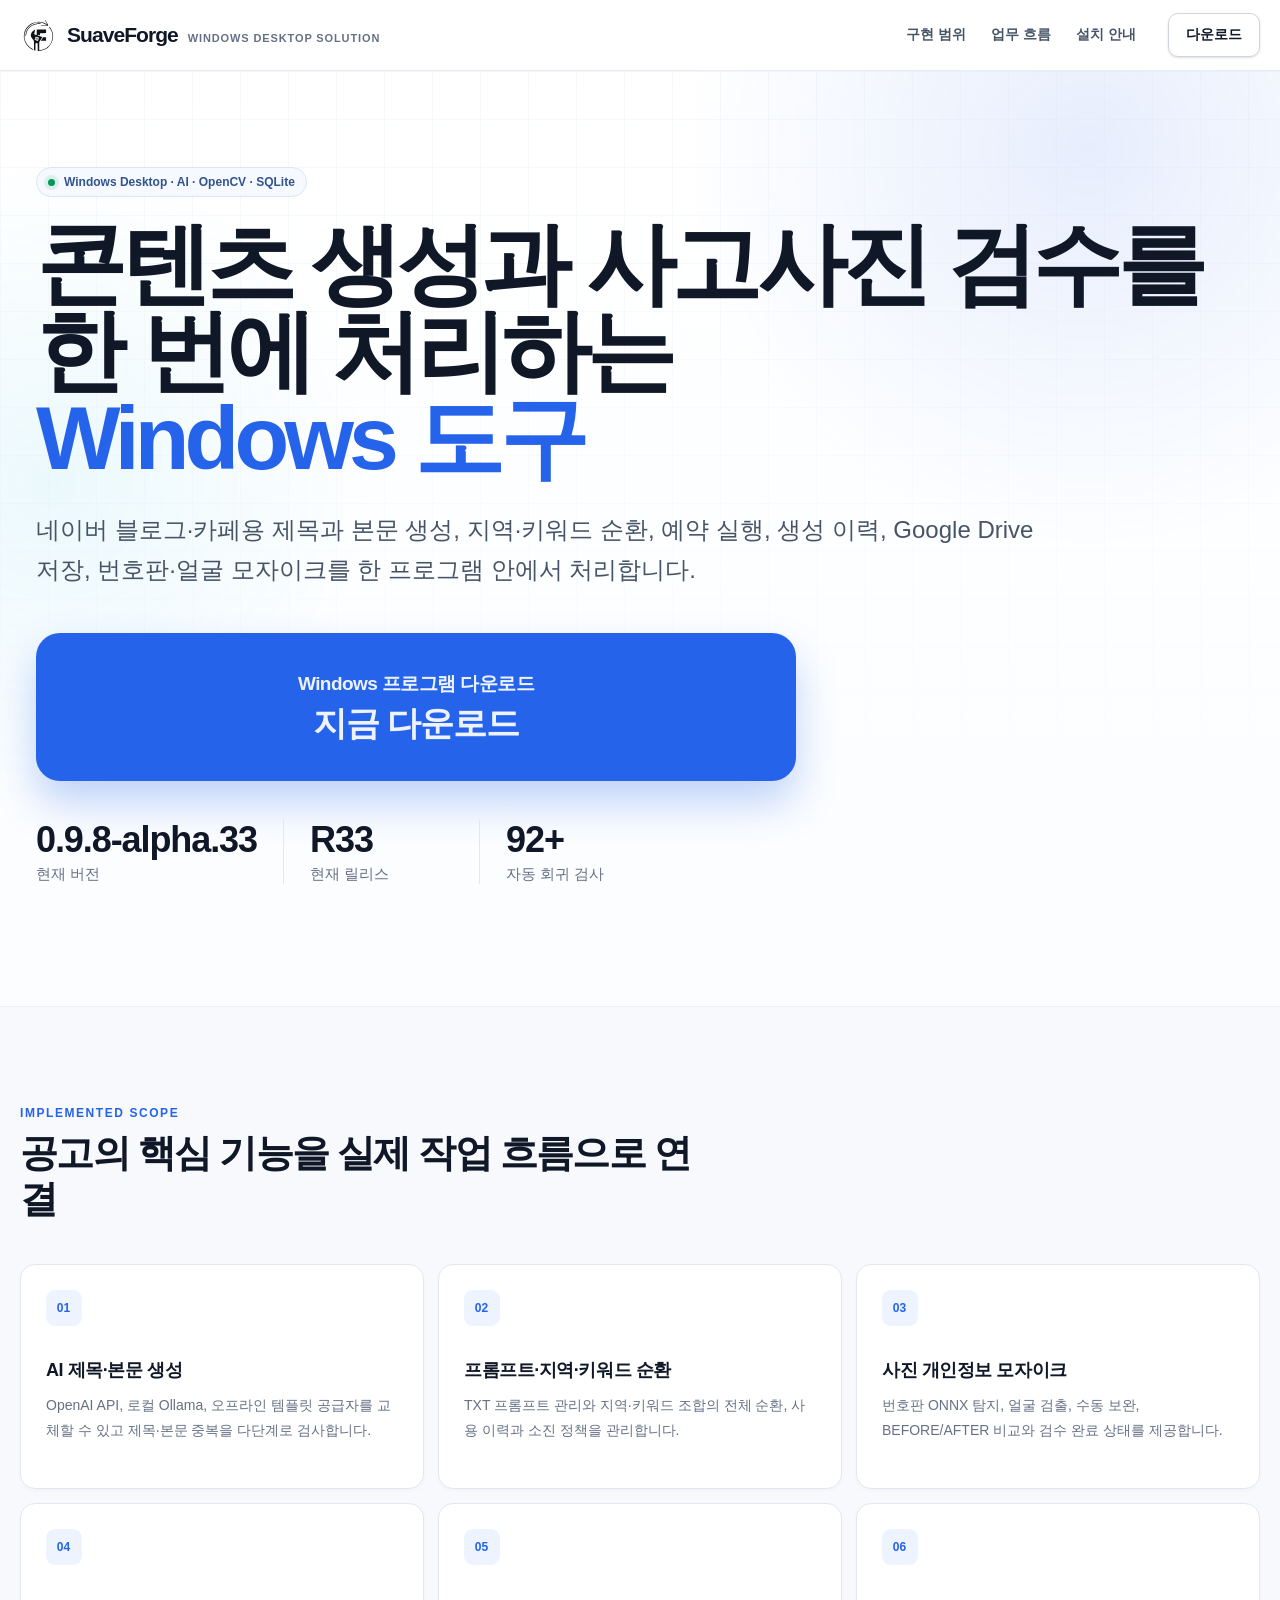
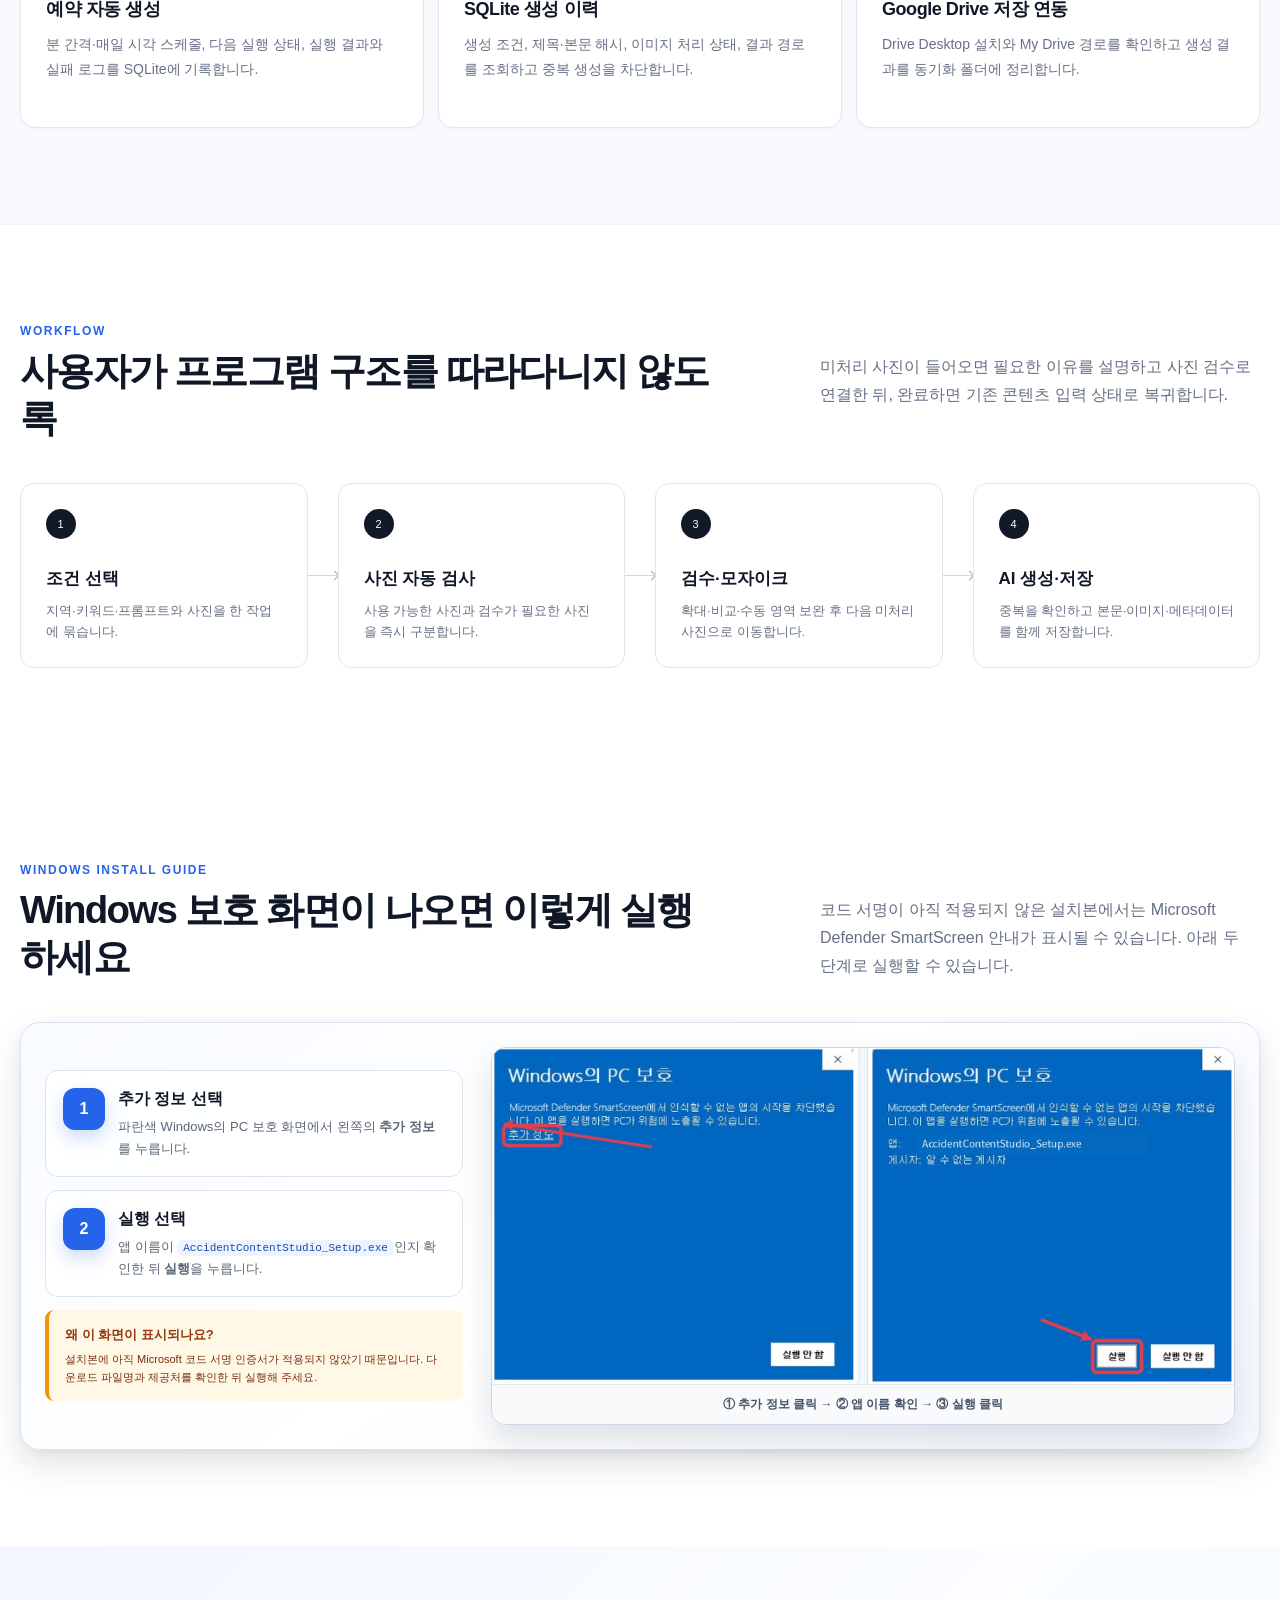
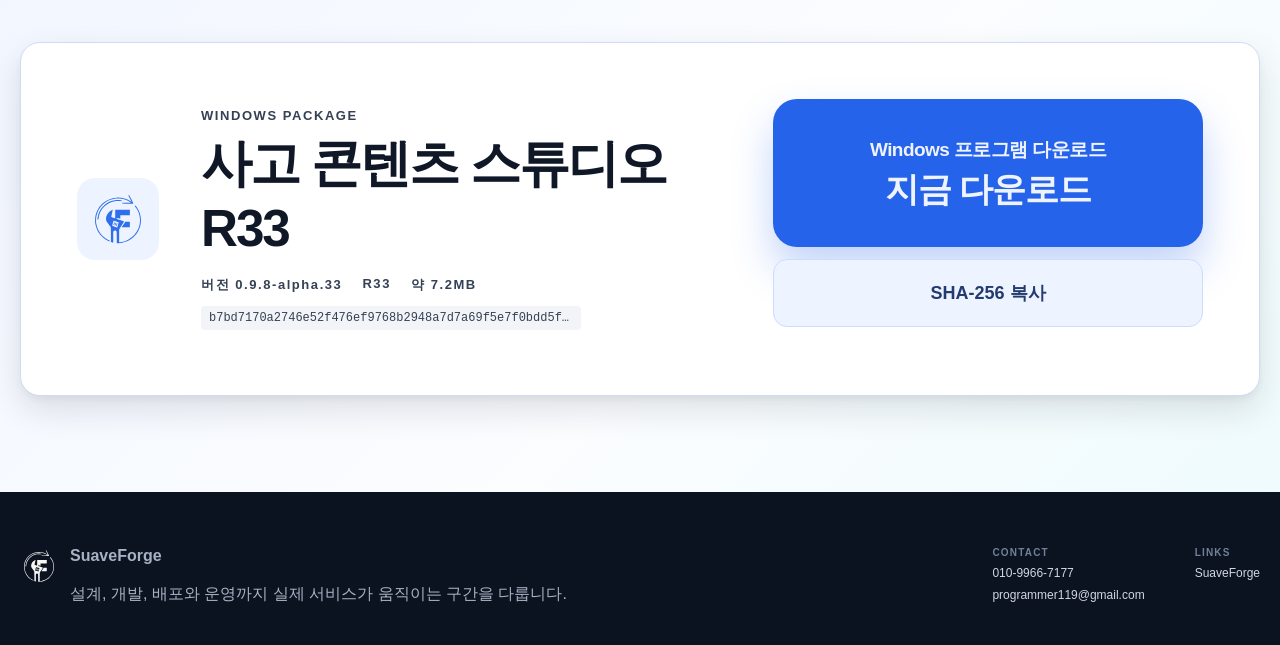
==== commit 38a5d2da: "c" ====
--- a/index.html
+++ b/index.html
@@ -4,7 +4,7 @@
 <head>
 <meta charset="utf-8"/>
 <meta content="width=device-width, initial-scale=1" name="viewport"/>
-<meta content="Windows 데스크톱 AI 콘텐츠 자동 생성 및 사고사진 개인정보 모자이크 프로그램 제안용 프로토타입" name="description"/>
+<meta content="Windows 데스크톱 AI 콘텐츠 자동 생성 및 사고사진 개인정보 모자이크 프로그램" name="description"/>
 <meta content="#111827" name="theme-color"/>
 <title>사고 콘텐츠 스튜디오 | Windows AI 자동화 제안</title>
 <link href="assets/suaveforge-logo-brand-256.png" rel="icon" type="image/png"/>
@@ -16,7 +16,7 @@
 <div class="container header-inner">
 <a aria-label="SuaveForge 홈" class="brand" href="#top">
 <img alt="" class="brand-symbol brand-symbol-dark" src="assets/suaveforge-logo-dark.svg"/>
-<span class="brand-copy"><span class="brand-word">SuaveForge</span><span class="brand-note">Proposal Prototype</span></span>
+<span class="brand-copy"><span class="brand-word">SuaveForge</span><span class="brand-note">Windows Desktop Solution</span></span>
 </a>
 <nav aria-label="주요 메뉴" class="nav">
 <a href="#features">구현 범위</a>
@@ -32,69 +32,16 @@
 <div class="container hero-grid hero-grid-no-preview">
 <div class="hero-copy">
 <div class="eyebrow"><span class="status-dot"></span> Windows Desktop · AI · OpenCV · SQLite</div>
-<h1>콘텐츠 생성과 사고사진 검수를<br/><span>한 번에 처리하는 Windows 도구</span></h1>
-<p class="hero-lead">네이버 블로그·카페용 제목과 본문을 생성하고, 지역·키워드 순환, 예약 실행, 생성 이력, Google Drive 저장, 번호판·얼굴 모자이크까지 하나의 데스크톱 작업 흐름으로 연결한 제안용 구현본입니다.</p>
+<h1>콘텐츠 생성과 사고사진 검수를 한 번에 처리하는 <span>Windows 도구</span></h1>
+<p class="hero-lead">네이버 블로그·카페용 제목과 본문 생성, 지역·키워드 순환, 예약 실행, 생성 이력, Google Drive 저장, 번호판·얼굴 모자이크를 한 프로그램 안에서 처리합니다.</p>
 <div class="hero-actions">
-<a class="button button-primary download-cta-primary" data-download-link="" download="" href="#"><span>Windows 프로그램 다운로드</span><strong>무료 검토용 · 바로 받기 →</strong></a>
-
+<a class="button button-primary button-hero download-cta-primary" data-download-link="" download="" href="#"><span>Windows 프로그램 다운로드</span><strong>지금 다운로드</strong></a>
 </div>
 <div aria-label="프로그램 정보" class="hero-meta">
-<div><strong>0.9.8-alpha.33</strong><span>검토 버전</span></div>
+<div><strong>0.9.8-alpha.33</strong><span>현재 버전</span></div>
 <div><strong>R33</strong><span>현재 릴리스</span></div>
 <div><strong>92+</strong><span>자동 회귀 검사</span></div>
 </div>
-<p class="prototype-notice">본 페이지는 수주 제안을 위해 자체 제작한 Windows 데스크톱 프로그램 검토용 프로토타입입니다.</p>
-</div>
-<div aria-label="사고 콘텐츠 스튜디오 화면 예시" class="product-stage" id="product" hidden>
-<div class="window-frame">
-<div class="window-titlebar">
-<div class="window-dots"><i></i><i></i><i></i></div>
-<span>Accident Content Studio</span>
-<span class="window-status">준비됨</span>
-</div>
-<div class="app-shell">
-<aside class="app-sidebar">
-<div class="app-brand">
-<img alt="" src="assets/suaveforge-logo-light.svg"/>
-<div><strong>사고 콘텐츠</strong><span>STUDIO</span></div>
-</div>
-<button class="demo-nav active" data-demo-view="generate"><span>01</span>콘텐츠 생성</button>
-<button class="demo-nav" data-demo-view="mosaic"><span>02</span>사진 모자이크</button>
-<button class="demo-nav" data-demo-view="schedule"><span>03</span>스케줄</button>
-<button class="demo-nav" data-demo-view="history"><span>04</span>생성 이력</button>
-<div class="engine-card"><small>현재 AI 엔진</small><strong>OpenAI · 연결됨</strong><span>gpt-4.1-mini</span></div>
-</aside>
-<div class="app-main">
-<div class="command-bar"><span>작업공간 / <strong id="demoBreadcrumb">콘텐츠 생성</strong></span><kbd>Ctrl K</kbd></div>
-<div class="demo-view active" data-view="generate">
-<div class="page-heading"><div><small>CONTENT WORKFLOW</small><h2>콘텐츠 생성</h2><p>조건 선택부터 사진 검수, AI 생성과 저장까지 한 흐름으로 처리합니다.</p></div><button>새 작업</button></div>
-<div class="workflow-strip"><span class="done"><b>1</b>조건 선택</span><span class="active"><b>2</b>사진 확인</span><span><b>3</b>AI 생성</span><span><b>4</b>저장 완료</span></div>
-<div class="demo-grid">
-<section class="ui-card"><div class="ui-card-head"><strong>생성 조건</strong><span>필수</span></div><label>지역<select><option>부산 사상구</option></select></label><label>키워드<select><option>교통사고 처리</option></select></label><label>프롬프트<select><option>블로그 사고 안내 기본형</option></select></label></section>
-<section class="ui-card"><div class="ui-card-head"><strong>첨부 사진</strong><span class="pill-success">2장 처리 완료</span></div><div class="photo-row"><div class="photo-thumb"></div><div><strong>accident_001.jpg</strong><span>번호판 자동 모자이크 완료</span></div><em>완료</em></div><div class="photo-row"><div class="photo-thumb alt"></div><div><strong>accident_002.jpg</strong><span>검수 완료 · 사용 가능</span></div><em>완료</em></div></section>
-</div>
-<div class="generate-bar"><div><small>생성 준비 상태</small><strong>모든 사진과 조건이 준비되었습니다.</strong></div><button>AI 콘텐츠 생성 및 저장</button></div>
-</div>
-<div class="demo-view" data-view="mosaic">
-<div class="page-heading"><div><small>PHOTO REVIEW</small><h2>사진 모자이크</h2><p>원본과 결과를 확대해 비교하고 누락 영역만 빠르게 보완합니다.</p></div><button>사진 가져오기</button></div>
-<div class="mosaic-toolbar"><button>◀ 이전</button><span>3 / 12</span><button>다음 ▶</button><i></i><button>나란히 보기</button><button>100%</button><button>화면 맞춤</button></div>
-<div class="mosaic-workspace"><div class="photo-list"><input aria-label="파일 검색" placeholder="파일명 검색"/><button class="selected">accident_003.jpg <small>검수 필요</small></button><button>accident_004.jpg <small>자동 완료</small></button><button>accident_005.jpg <small>대기</small></button></div><div class="preview"><strong>BEFORE</strong><div class="road-scene"><span class="car one"></span><span class="plate"></span></div></div><div class="preview after"><strong>AFTER</strong><div class="road-scene"><span class="car one"></span><span class="plate blurred"></span></div></div></div>
-<div class="review-bar"><span>낮은 확신 후보 1개를 확인했습니다.</span><button>검수 결과 저장</button></div>
-</div>
-<div class="demo-view" data-view="schedule">
-<div class="page-heading"><div><small>AUTOMATION</small><h2>스케줄</h2><p>분 간격 또는 매일 지정 시각에 자동 생성을 실행합니다.</p></div><button>스케줄 추가</button></div>
-<div class="metric-row"><div><small>다음 자동 실행</small><strong>오늘 18:30</strong><span>약 2시간 14분 후</span></div><div><small>활성 스케줄</small><strong>3</strong><span>모두 정상</span></div><div><small>금일 생성</small><strong>18</strong><span>실패 0건</span></div></div>
-<section class="ui-card table-card"><div class="table-row head"><span>이름</span><span>주기</span><span>다음 실행</span><span>상태</span></div><div class="table-row"><strong>부산 교통사고 블로그</strong><span>매일 18:30</span><span>오늘 18:30</span><em>활성</em></div><div class="table-row"><strong>지역 순환 카페 글</strong><span>120분마다</span><span>16:42</span><em>활성</em></div><div class="table-row"><strong>야간 예약 생성</strong><span>매일 23:10</span><span>오늘 23:10</span><em>활성</em></div></section>
-</div>
-<div class="demo-view" data-view="history">
-<div class="page-heading"><div><small>CONTENT ARCHIVE</small><h2>생성 이력</h2><p>생성 결과, 사용 조건, 파일 저장 위치와 중복 여부를 조회합니다.</p></div><button>결과 폴더 열기</button></div>
-<div class="filter-row"><input placeholder="제목·지역·키워드 검색"/><select><option>전체 상태</option></select><button>새로고침</button></div>
-<section class="ui-card table-card"><div class="table-row history head"><span>생성 시각</span><span>제목</span><span>지역 / 키워드</span><span>상태</span></div><div class="table-row history"><span>15:12</span><strong>부산 사상구 교통사고 처리 절차 안내</strong><span>사상구 / 사고 처리</span><em>저장 완료</em></div><div class="table-row history"><span>14:03</span><strong>사고 현장에서 꼭 확인해야 할 사항</strong><span>부산 / 현장 대응</span><em>저장 완료</em></div><div class="table-row history"><span>12:40</span><strong>교통사고 사진 개인정보 보호 방법</strong><span>사상구 / 모자이크</span><em>저장 완료</em></div></section>
-</div>
-</div>
-</div>
-</div>
-<div class="stage-shadow"></div>
 </div>
 </div>
 </section>
@@ -126,12 +73,12 @@
 
 <section class="section install-guide-section" id="install-guide">
 <div class="container">
-<div class="section-heading install-heading"><div><span>WINDOWS INSTALL GUIDE</span><h2>Windows 보호 화면이 나오면 이렇게 실행하세요</h2></div><p>코드 서명이 적용되지 않은 검토용 설치본에서는 Microsoft Defender SmartScreen 안내가 표시될 수 있습니다. 아래 두 단계로 실행할 수 있습니다.</p></div>
+<div class="section-heading install-heading"><div><span>WINDOWS INSTALL GUIDE</span><h2>Windows 보호 화면이 나오면 이렇게 실행하세요</h2></div><p>코드 서명이 아직 적용되지 않은 설치본에서는 Microsoft Defender SmartScreen 안내가 표시될 수 있습니다. 아래 두 단계로 실행할 수 있습니다.</p></div>
 <div class="install-guide-card">
 <div class="install-steps">
 <article><span>1</span><div><strong>추가 정보 선택</strong><p>파란색 Windows의 PC 보호 화면에서 왼쪽의 <b>추가 정보</b>를 누릅니다.</p></div></article>
 <article><span>2</span><div><strong>실행 선택</strong><p>앱 이름이 <code>AccidentContentStudio_Setup.exe</code>인지 확인한 뒤 <b>실행</b>을 누릅니다.</p></div></article>
-<aside><strong>왜 이 화면이 표시되나요?</strong><p>검토용 설치본이 아직 Microsoft 코드 서명 인증서를 적용하지 않았기 때문입니다. 다운로드 파일명과 제공처를 확인한 뒤 실행해 주세요.</p></aside>
+<aside><strong>왜 이 화면이 표시되나요?</strong><p>설치본에 아직 Microsoft 코드 서명 인증서가 적용되지 않았기 때문입니다. 다운로드 파일명과 제공처를 확인한 뒤 실행해 주세요.</p></aside>
 </div>
 <figure class="install-guide-image"><img alt="Windows SmartScreen에서 추가 정보를 누른 뒤 AccidentContentStudio_Setup.exe를 실행하는 방법" src="assets/windows-smartscreen-guide.png"/><figcaption>① 추가 정보 클릭 → ② 앱 이름 확인 → ③ 실행 클릭</figcaption></figure>
 </div>
@@ -141,28 +88,12 @@
 <section class="section download-section" id="download">
 <div class="container download-card">
 <div class="download-icon"><img alt="SuaveForge" src="assets/suaveforge-logo-brand.svg"/></div>
-<div class="download-copy"><span>WINDOWS REVIEW BUILD</span><h2>사고 콘텐츠 스튜디오 R33</h2><p>현재 제공 파일은 Windows 설치본을 만들 수 있는 전체 검토 패키지입니다. 실제 클라이언트 전달 시에는 코드 서명·설치 검증을 마친 EXE 설치본 링크로 교체합니다.</p><div class="file-meta"><span>버전 0.9.8-alpha.33</span><span>R33</span><span>약 7.2MB</span><code id="shaValue">b7bd7170a2746e52f476ef9768b2948a7d7a69f5e7f0bdd5ffdd17776614ac27</code></div></div>
-<div class="download-actions"><a class="button button-primary button-large download-cta-bottom" data-download-link="" download="" href="#"><span>Windows 프로그램 다운로드</span><strong>지금 설치파일 받기 →</strong></a><button class="button button-secondary" id="copyHash" type="button">SHA-256 복사</button><span aria-live="polite" id="copyStatus" role="status"></span></div>
+<div class="download-copy"><span>WINDOWS PACKAGE</span><h2>사고 콘텐츠 스튜디오 R33</h2><div class="file-meta"><span>버전 0.9.8-alpha.33</span><span>R33</span><span>약 7.2MB</span><code id="shaValue">b7bd7170a2746e52f476ef9768b2948a7d7a69f5e7f0bdd5ffdd17776614ac27</code></div></div>
+<div class="download-actions"><a class="button button-primary button-large button-download download-cta-bottom" data-download-link="" download="" href="#"><span>Windows 프로그램 다운로드</span><strong>지금 다운로드</strong></a><button class="button button-secondary" id="copyHash" type="button">SHA-256 복사</button><span aria-live="polite" id="copyStatus" role="status"></span></div>
 </div>
 </section>
 </main>
 
-<div aria-hidden="true" class="download-modal" id="downloadTrackerModal">
-<div class="download-modal-backdrop" data-download-modal-close=""></div>
-<section aria-labelledby="downloadModalTitle" aria-modal="true" class="download-modal-panel" role="dialog">
-<button aria-label="닫기" class="download-modal-close" data-download-modal-close="" type="button">×</button>
-<span class="download-modal-eyebrow">DOWNLOAD RECORD</span>
-<h2 id="downloadModalTitle">다운로드 정보를 입력해 주세요</h2>
-<p>다운로드 횟수와 전달 대상을 확인하기 위한 기록입니다. 입력 후 즉시 파일 다운로드가 시작됩니다.</p>
-<form id="downloadIdentityForm">
-<label>이름 또는 회사명 <input autocomplete="organization" id="downloaderName" name="name" placeholder="예: 홍길동 / 주식회사 예시" required=""/></label>
-<label>연락처 또는 이메일 <input autocomplete="email" id="downloaderContact" name="contact" placeholder="선택 입력"/></label>
-<label class="download-consent"><input id="downloadConsent" required="" type="checkbox"/><span>다운로드 기록을 위해 입력 정보와 다운로드 시각을 저장하는 데 동의합니다.</span></label>
-<button class="button button-primary download-modal-submit" type="submit">정보 남기고 다운로드</button>
-</form>
-<p class="download-modal-note">추적 기능은 <code>assets/config.js</code>에 기록 주소가 설정된 경우에만 작동합니다.</p>
-</section>
-</div>
 
 <footer class="site-footer">
 <div class="container footer-grid"><div class="footer-brand"><img alt="" src="assets/suaveforge-logo-light.svg"/><div><strong>SuaveForge</strong><p>설계, 개발, 배포와 운영까지 실제 서비스가 움직이는 구간을 다룹니다.</p></div></div><div><span>CONTACT</span><a href="tel:01099667177">010-9966-7177</a><a href="mailto:programmer119@gmail.com">programmer119@gmail.com</a></div><div><span>LINKS</span><a href="https://suaveforge.com" rel="noreferrer" target="_blank">SuaveForge</a></div></div>
--- a/assets/styles.css
+++ b/assets/styles.css
@@ -23,7 +23,7 @@
   --shadow-sm: 0 1px 2px rgba(16,24,40,.05), 0 1px 3px rgba(16,24,40,.08);
   --shadow-md: 0 14px 34px rgba(16,24,40,.12), 0 4px 10px rgba(16,24,40,.05);
   --shadow-lg: 0 34px 80px rgba(16,24,40,.18), 0 10px 24px rgba(16,24,40,.08);
-  --container: 1240px;
+  --container: 1480px;
 }
 
 * { box-sizing: border-box; }
@@ -95,18 +95,18 @@
 }
 .hero::before { content: ""; position: absolute; inset: 0; pointer-events: none; opacity: .32; background-image: linear-gradient(#dfe7f4 1px, transparent 1px), linear-gradient(90deg,#dfe7f4 1px,transparent 1px); background-size: 48px 48px; mask-image: linear-gradient(to bottom, black, transparent 82%); }
 .hero-grid { position: relative; display: grid; grid-template-columns: .84fr 1.16fr; gap: 60px; align-items: center; }
-.hero-copy { padding-bottom: 18px; }
+.hero-copy { width: 100%; padding-bottom: 18px; }
 .eyebrow { display: inline-flex; align-items: center; gap: 9px; padding: 7px 11px; border: 1px solid #d9e5fb; border-radius: 999px; color: #31548c; background: rgba(245,249,255,.9); font-size: 12px; font-weight: 750; }
 .status-dot { width: 7px; height: 7px; border-radius: 50%; background: var(--green); box-shadow: 0 0 0 4px rgba(3,152,85,.11); }
-.hero h1 { margin: 24px 0 22px; max-width: 650px; font-size: clamp(42px, 4.35vw, 68px); line-height: 1.08; letter-spacing: -.055em; }
+.hero h1 { margin: 24px 0 22px; max-width: 1120px; font-size: clamp(52px, 5.35vw, 92px); line-height: 1.02; letter-spacing: -.06em; }
 .hero h1 span { color: var(--blue); }
-.hero-lead { max-width: 650px; color: #475467; font-size: 17px; line-height: 1.82; word-break: keep-all; }
-.hero-actions { display: flex; flex-wrap: wrap; gap: 11px; margin-top: 30px; }
-.hero-meta { display: flex; gap: 26px; margin-top: 34px; }
+.hero-lead { max-width: 980px; color: #475467; font-size: 24px; line-height: 1.62; word-break: keep-all; }
+.hero-actions { display: flex; flex-wrap: wrap; gap: 16px; margin-top: 34px; }
+.hero-meta { display: flex; gap: 34px; margin-top: 40px; }
 .hero-meta div { display: flex; flex-direction: column; gap: 4px; padding-right: 25px; border-right: 1px solid var(--line); }
 .hero-meta div:last-child { border-right: 0; }
-.hero-meta strong { font-size: 16px; letter-spacing: -.02em; }
-.hero-meta span { color: var(--muted); font-size: 12px; }
+.hero-meta strong { font-size: 22px; letter-spacing: -.03em; }
+.hero-meta span { color: var(--muted); font-size: 14px; }
 .prototype-notice { margin-top: 25px; padding-left: 12px; border-left: 3px solid #bed0f7; color: #667085; font-size: 12px; line-height: 1.65; }
 
 .product-stage { position: relative; min-width: 0; }
@@ -493,24 +493,26 @@
 
 /* Prominent download CTA */
 .download-cta-primary {
-  min-height: 76px;
-  width: min(100%, 520px);
-  padding: 13px 30px;
+  min-height: 98px;
+  width: min(100%, 680px);
+  padding: 18px 34px;
   flex-direction: column;
   align-items: flex-start;
-  border-radius: 15px;
-  box-shadow: 0 18px 42px rgba(37,99,235,.30), 0 4px 12px rgba(37,99,235,.18);
-}
-.download-cta-primary span, .download-cta-bottom span { font-size: 19px; font-weight: 900; letter-spacing: -.025em; }
-.download-cta-primary strong, .download-cta-bottom strong { font-size: 11px; font-weight: 750; opacity: .82; letter-spacing: .03em; }
+  justify-content: center;
+  border-radius: 18px;
+  box-shadow: 0 20px 46px rgba(37,99,235,.30), 0 6px 16px rgba(37,99,235,.18);
+}
+.download-cta-primary span, .download-cta-bottom span { font-size: 24px; font-weight: 900; letter-spacing: -.03em; }
+.download-cta-primary strong, .download-cta-bottom strong { font-size: 16px; font-weight: 800; opacity: .92; letter-spacing: .01em; }
 .download-cta-primary:hover { transform: translateY(-2px); box-shadow: 0 22px 48px rgba(37,99,235,.36), 0 6px 14px rgba(37,99,235,.20); }
 .download-cta-bottom {
-  min-height: 76px;
-  min-width: 290px;
-  padding: 13px 28px;
+  min-height: 92px;
+  min-width: 380px;
+  padding: 18px 30px;
   flex-direction: column;
-  border-radius: 14px;
-  box-shadow: 0 16px 36px rgba(37,99,235,.28);
+  justify-content: center;
+  border-radius: 16px;
+  box-shadow: 0 18px 40px rgba(37,99,235,.28);
 }
 
 /* Windows install guide */
@@ -552,43 +554,161 @@
 .install-guide-image img { width: 100%; height: auto; }
 .install-guide-image figcaption { padding: 11px 14px; color: #475467; background: #f8fafc; border-top: 1px solid #e4e7ec; font-size: 12px; text-align: center; font-weight: 750; }
 
-/* Download identity tracking modal */
-.download-modal { position: fixed; inset: 0; z-index: 3000; display: none; align-items: center; justify-content: center; padding: 20px; }
-.download-modal.open { display: flex; }
-.download-modal-backdrop { position: absolute; inset: 0; background: rgba(9,16,29,.68); backdrop-filter: blur(5px); }
-.download-modal-panel {
-  position: relative; z-index: 1; width: min(100%, 510px); padding: 30px;
-  border: 1px solid rgba(255,255,255,.22); border-radius: 20px;
-  background: #fff; box-shadow: 0 30px 90px rgba(0,0,0,.34);
-}
-.download-modal-close { position: absolute; top: 13px; right: 14px; width: 38px; height: 38px; border: 0; border-radius: 10px; color: #475467; background: #f2f4f7; cursor: pointer; font-size: 25px; }
-.download-modal-eyebrow { color: #31548c; font-size: 10px; font-weight: 850; letter-spacing: .14em; }
-.download-modal-panel h2 { margin: 9px 0 10px; font-size: 26px; letter-spacing: -.035em; }
-.download-modal-panel > p { color: #667085; line-height: 1.65; font-size: 13px; }
-.download-modal-panel form { display: flex; flex-direction: column; gap: 13px; margin-top: 20px; }
-.download-modal-panel label { color: #344054; font-size: 12px; font-weight: 750; }
-.download-modal-panel label > input:not([type="checkbox"]) { width: 100%; min-height: 48px; margin-top: 7px; padding: 0 13px; border: 1px solid #d0d5dd; border-radius: 10px; outline: 0; }
-.download-modal-panel label > input:not([type="checkbox"]):focus { border-color: #84adff; box-shadow: 0 0 0 4px rgba(37,99,235,.10); }
-.download-consent { display: flex; align-items: flex-start; gap: 9px; line-height: 1.55; font-weight: 550 !important; }
-.download-consent input { margin-top: 3px; }
-.download-modal-submit { min-height: 58px; margin-top: 3px; font-size: 16px; }
-.download-modal-note { margin: 14px 0 0; color: #98a2b3 !important; font-size: 10px !important; }
-body.modal-open { overflow: hidden; }
 
 @media (max-width: 900px) {
   .install-guide-card { grid-template-columns: 1fr; }
 }
 @media (max-width: 620px) {
   .hero-actions, .hero-actions .download-cta-primary { width: 100%; }
-  .download-cta-primary { min-height: 72px; padding-inline: 22px; }
-  .download-cta-bottom { width: 100%; min-width: 0; }
+  .download-cta-primary { min-height: 86px; padding-inline: 24px; }
+  .download-cta-bottom { width: 100%; min-width: 0; min-height: 84px; }
   .install-guide-card { padding: 14px; gap: 18px; }
   .install-steps article { grid-template-columns: 36px 1fr; padding: 13px; }
   .install-steps article > span { width: 36px; height: 36px; }
   .download-modal-panel { padding: 25px 19px 20px; }
 }
 
-/* R33 proposal visibility cleanup: keep the interactive product preview in source, but hide it from the public page. */
-.product-stage[hidden] { display: none !important; }
-.hero-grid.hero-grid-no-preview { grid-template-columns: minmax(0, 900px); justify-content: center; }
-.hero-grid-no-preview .hero-copy { width: 100%; max-width: 900px; margin-inline: auto; }
+
+
+
+/* R33 final polish */
+.brand-note { letter-spacing: .08em; }
+.hero { padding-top: 96px; }
+.hero-grid.hero-grid-no-preview { grid-template-columns: 1fr; }
+.hero-grid-no-preview .hero-copy { max-width: none; }
+.hero h1 { max-width: 1380px; font-size: clamp(64px, 6vw, 112px); line-height: 1.01; }
+.hero-lead { max-width: 1120px; font-size: clamp(22px, 2.05vw, 30px); line-height: 1.6; }
+.hero-actions { margin-top: 40px; }
+.button-hero { min-height: 88px; padding: 0 34px; border-radius: 18px; gap: 12px; font-size: 19px; box-shadow: 0 18px 34px rgba(37,99,235,.26); }
+.button-hero span, .button-download span { font-size: 17px; font-weight: 800; }
+.button-hero strong, .button-download strong { font-size: 22px; line-height: 1.2; }
+.hero-meta { gap: 40px; margin-top: 46px; }
+.hero-meta strong { font-size: 26px; }
+.hero-meta span { font-size: 15px; }
+.download-card { padding: 50px; grid-template-columns: 82px minmax(0,1fr) 360px; gap: 30px; }
+.download-icon { width: 82px; height: 82px; padding: 12px; border-radius: 18px; }
+.download-copy span { display:block; font-size: 13px; font-weight: 800; letter-spacing: .12em; color:#344054; }
+.download-copy h2 { font-size: clamp(34px, 3.1vw, 48px); }
+.download-copy p { font-size: 18px; line-height: 1.72; }
+.file-meta { font-size: 14px; gap: 12px 20px; }
+.file-meta code { max-width: 380px; padding: 5px 8px; font-size: 12px; }
+.download-actions { min-width: 320px; gap: 12px; }
+.button-download { min-height: 96px; padding: 0 28px; border-radius: 18px; gap: 12px; box-shadow: 0 18px 34px rgba(37,99,235,.26); }
+.button-secondary { min-height: 64px; border-radius: 14px; font-size: 18px; font-weight: 800; }
+.download-cta-primary, .download-cta-bottom { width: auto; }
+footer .footer-brand p:empty { display:none; }
+@media (max-width: 1100px) { .download-card { grid-template-columns: 1fr; } .download-actions { min-width: 0; width: 100%; } .download-actions .button { width: 100%; } }
+@media (max-width: 900px) { .hero h1 { font-size: clamp(48px, 11vw, 78px); } .hero-lead { font-size: 19px; } .button-hero { width: 100%; min-height: 82px; } .hero-meta { flex-wrap: wrap; gap: 18px; } }
+@media (max-width: 620px) { .hero { padding-top: 76px; } .button-hero, .button-download { min-height: 78px; padding-inline: 20px; } .button-hero span, .button-download span { font-size: 15px; } .button-hero strong, .button-download strong { font-size: 18px; } .download-card { padding: 24px 18px; } .download-copy p { font-size: 16px; } }
+
+
+/* R33 client urgent fix */
+:root { --container: 1760px; }
+.hero { padding-top: 96px; padding-bottom: 104px; }
+.hero .container { width: min(calc(100% - 72px), var(--container)); }
+.hero-grid.hero-grid-no-preview { grid-template-columns: minmax(0,1fr); }
+.hero-copy { max-width: 100%; width: 100%; }
+.hero h1 { max-width: 1220px; font-size: clamp(68px, 7vw, 112px); line-height: .97; letter-spacing: -.055em; }
+.hero h1 span { display: block; }
+.hero-lead { max-width: 1040px; font-size: 24px; line-height: 1.7; margin-top: 28px; }
+.hero-actions { width: 100%; margin-top: 42px; }
+.button-hero { min-height: 122px; padding: 0 56px; border-radius: 24px; gap: 16px; box-shadow: 0 22px 42px rgba(37,99,235,.28); }
+.button-hero span, .button-download span { font-size: 20px; font-weight: 850; }
+.button-hero strong, .button-download strong { font-size: 32px; line-height: 1.08; letter-spacing: -.03em; }
+.hero-meta { margin-top: 38px; gap: 26px; }
+.hero-meta > div { min-width: 170px; padding-right: 26px; }
+.hero-meta strong { font-size: 36px; }
+.download-card { padding: 56px; grid-template-columns: 92px minmax(0,1fr) 430px; gap: 32px; }
+.download-copy h2 { font-size: clamp(34px, 4vw, 54px); }
+.download-copy p { font-size: 20px; line-height: 1.8; }
+.button-download { min-height: 116px; padding: 0 34px; border-radius: 22px; gap: 14px; box-shadow: 0 22px 42px rgba(37,99,235,.28); }
+.download-actions .button-secondary { min-height: 68px; font-size: 18px; font-weight: 800; }
+@media (max-width: 1200px) {
+  .hero .container { width: min(calc(100% - 48px), var(--container)); }
+  .hero h1 { font-size: clamp(52px, 9vw, 86px); }
+  .hero-lead { font-size: 21px; max-width: 100%; }
+  .button-hero { width: 100%; min-height: 104px; padding-inline: 28px; }
+  .button-hero strong { font-size: 26px; }
+  .hero-meta { gap: 18px; }
+  .download-card { grid-template-columns: 1fr; }
+  .download-actions { width: 100%; }
+  .download-actions .button { width: 100%; }
+}
+@media (max-width: 720px) {
+  .hero .container { width: min(calc(100% - 24px), var(--container)); }
+  .hero { padding-top: 72px; padding-bottom: 72px; }
+  .hero h1 { font-size: clamp(42px, 14vw, 64px); line-height: 1.02; }
+  .hero-lead { font-size: 18px; }
+  .button-hero, .button-download { min-height: 88px; padding-inline: 20px; }
+  .button-hero span, .button-download span { font-size: 15px; }
+  .button-hero strong, .button-download strong { font-size: 20px; }
+  .download-copy p { font-size: 16px; }
+}
+
+
+/* Final CTA correction: visibly thick, vertical, and impossible to miss */
+.hero-actions {
+  width: 100%;
+  align-items: stretch;
+}
+.hero-actions .button-hero {
+  width: min(100%, 760px);
+}
+.button-hero,
+.button-download {
+  min-height: 148px !important;
+  padding: 28px 54px !important;
+  flex-direction: column !important;
+  align-items: center !important;
+  justify-content: center !important;
+  gap: 10px !important;
+  border-radius: 24px !important;
+  text-align: center;
+  line-height: 1.15;
+}
+.button-hero span,
+.button-download span {
+  display: block;
+  font-size: 19px !important;
+  font-weight: 800 !important;
+  opacity: .92;
+}
+.button-hero strong,
+.button-download strong {
+  display: block;
+  font-size: 34px !important;
+  font-weight: 900 !important;
+  letter-spacing: -.035em;
+}
+.download-actions {
+  width: 430px;
+  max-width: 100%;
+}
+.download-actions .button-download {
+  width: 100%;
+}
+.download-copy .file-meta {
+  margin-top: 18px;
+}
+@media (max-width: 1200px) {
+  .hero-actions .button-hero,
+  .download-actions {
+    width: 100%;
+  }
+}
+@media (max-width: 720px) {
+  .button-hero,
+  .button-download {
+    min-height: 112px !important;
+    padding: 20px 22px !important;
+    border-radius: 18px !important;
+  }
+  .button-hero span,
+  .button-download span {
+    font-size: 15px !important;
+  }
+  .button-hero strong,
+  .button-download strong {
+    font-size: 24px !important;
+  }
+}
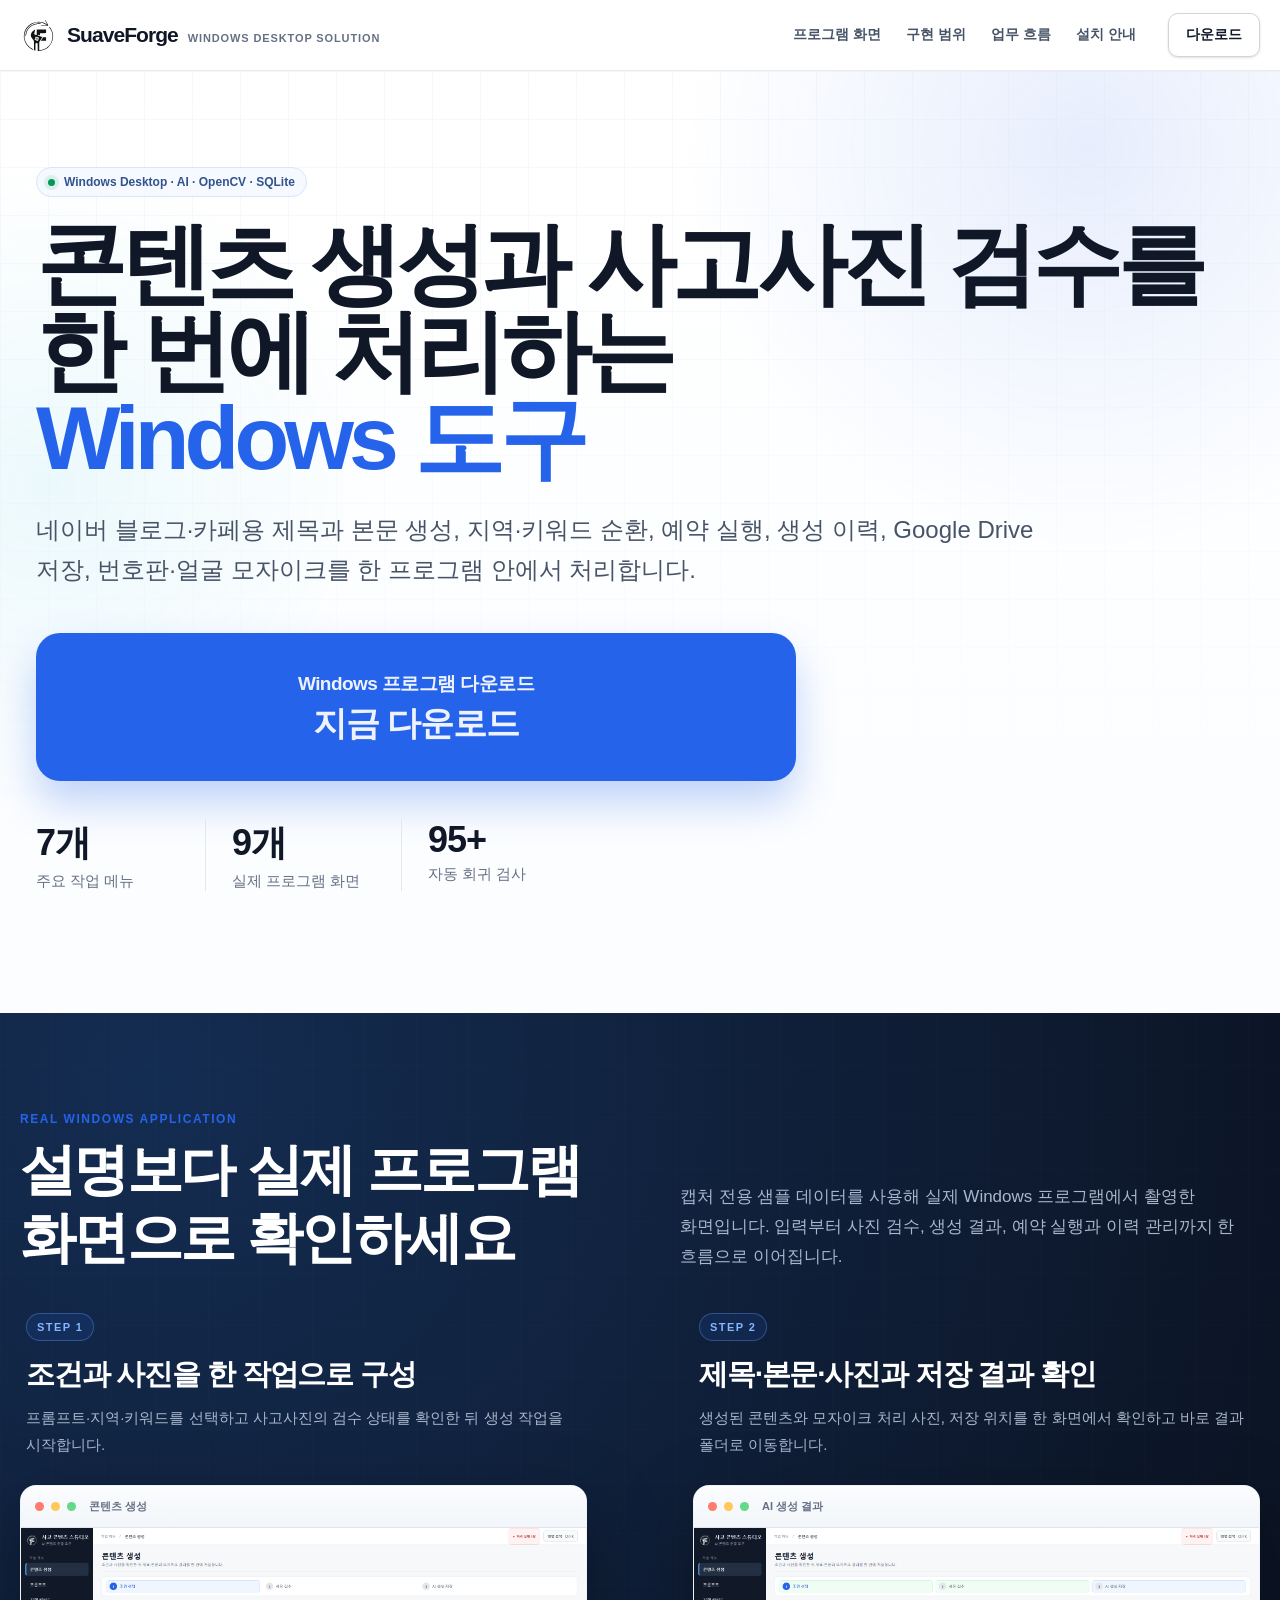
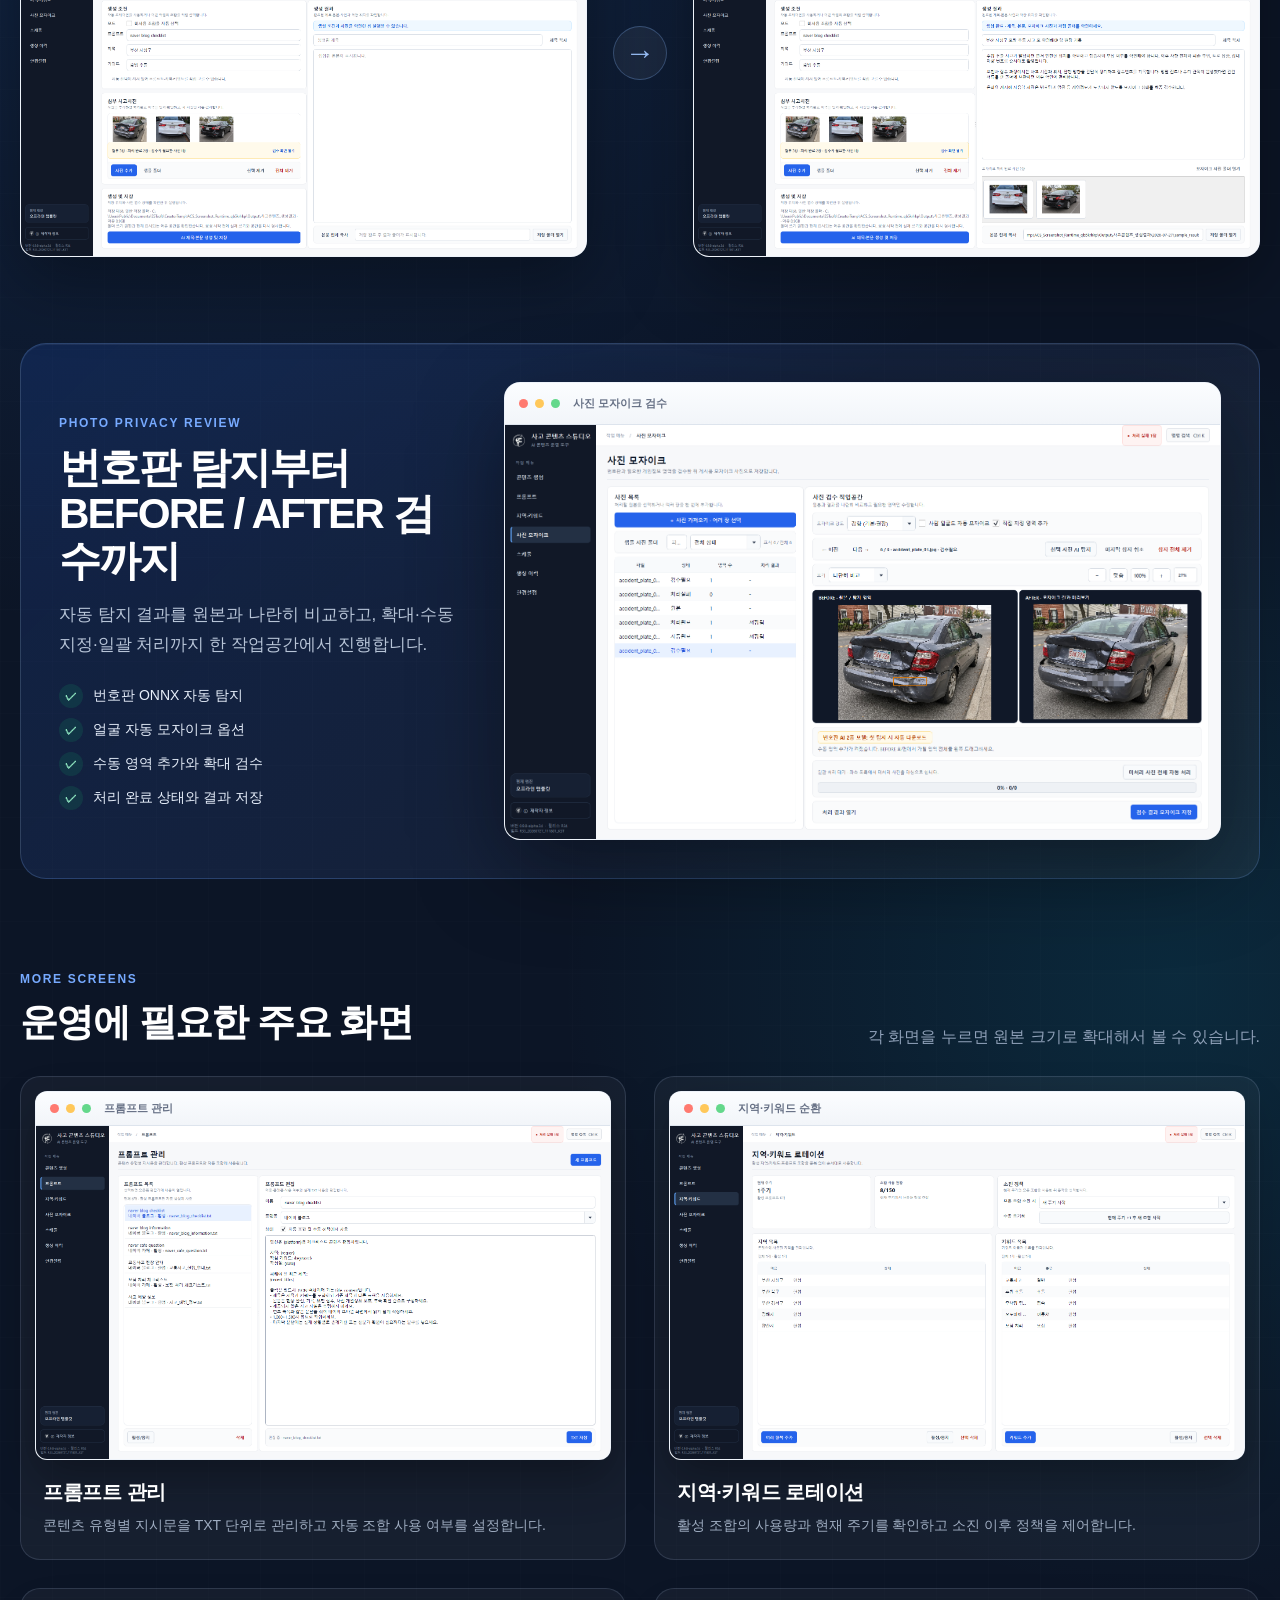
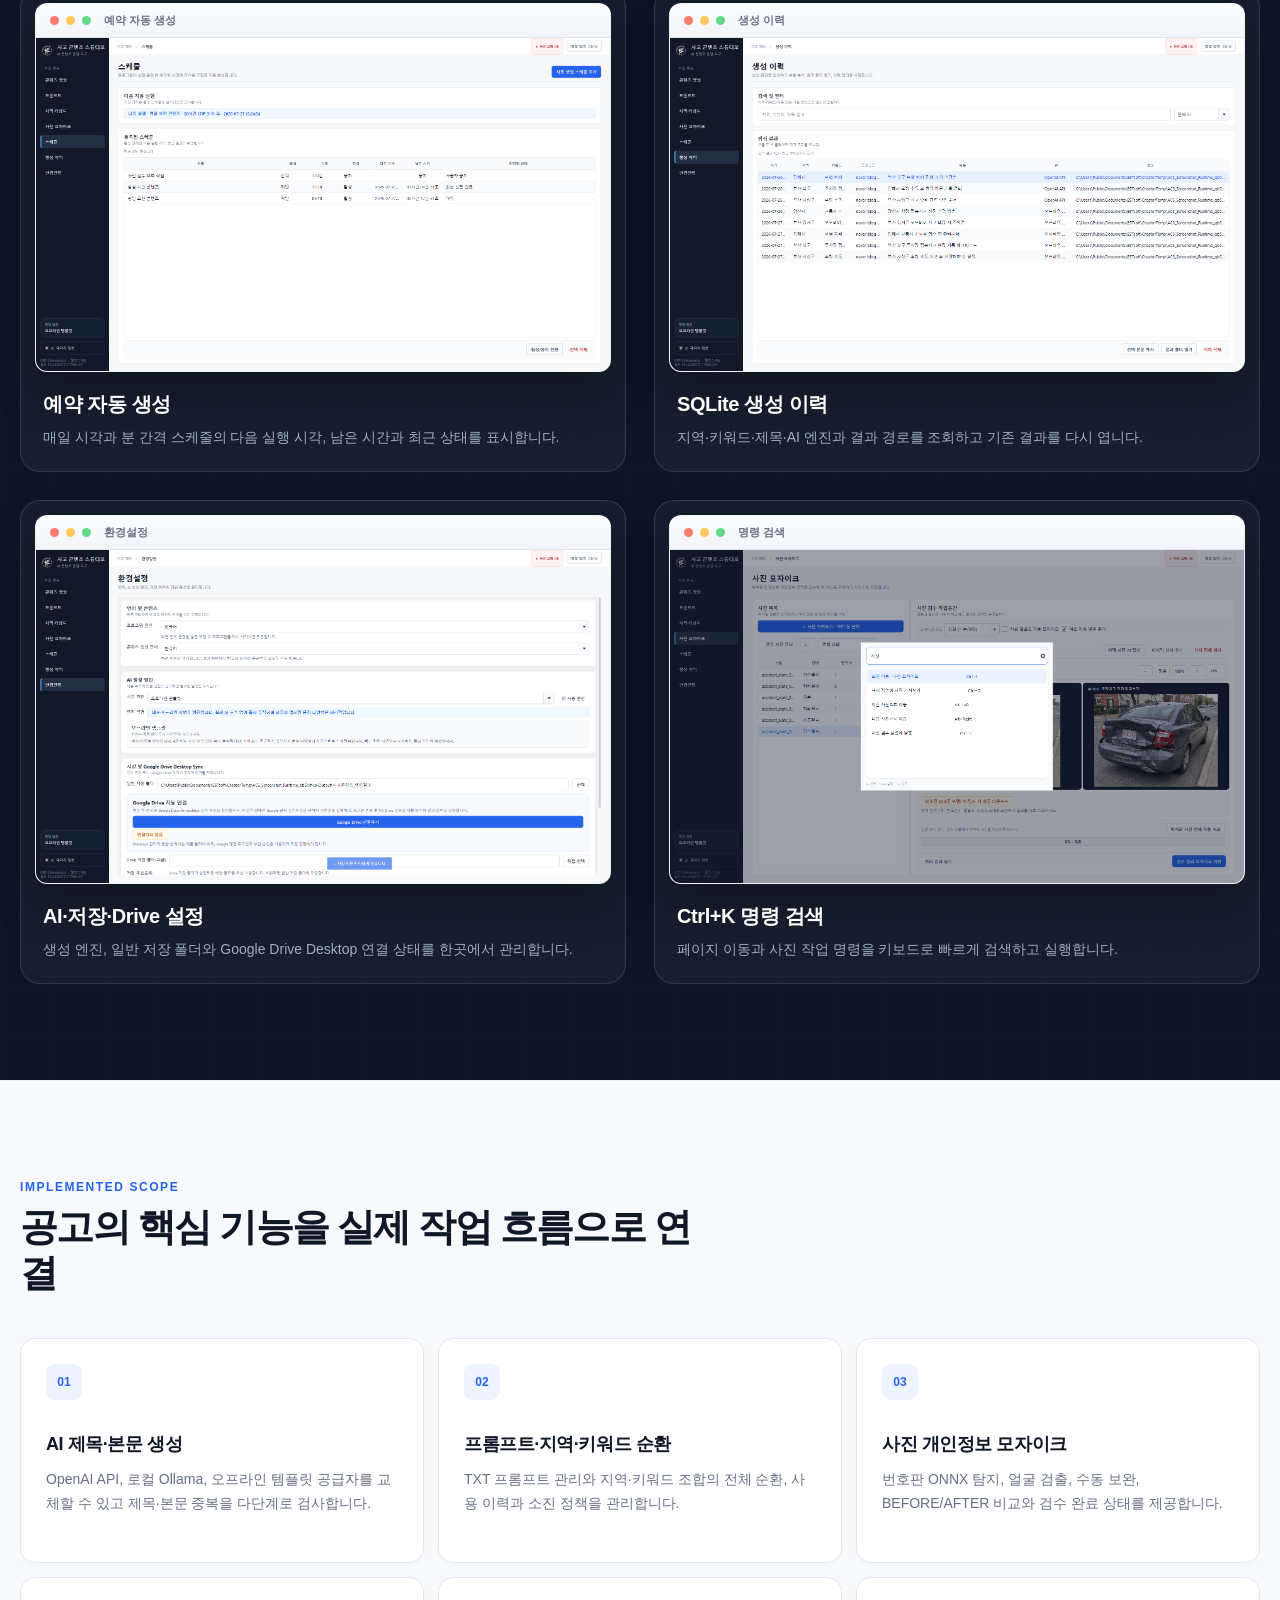
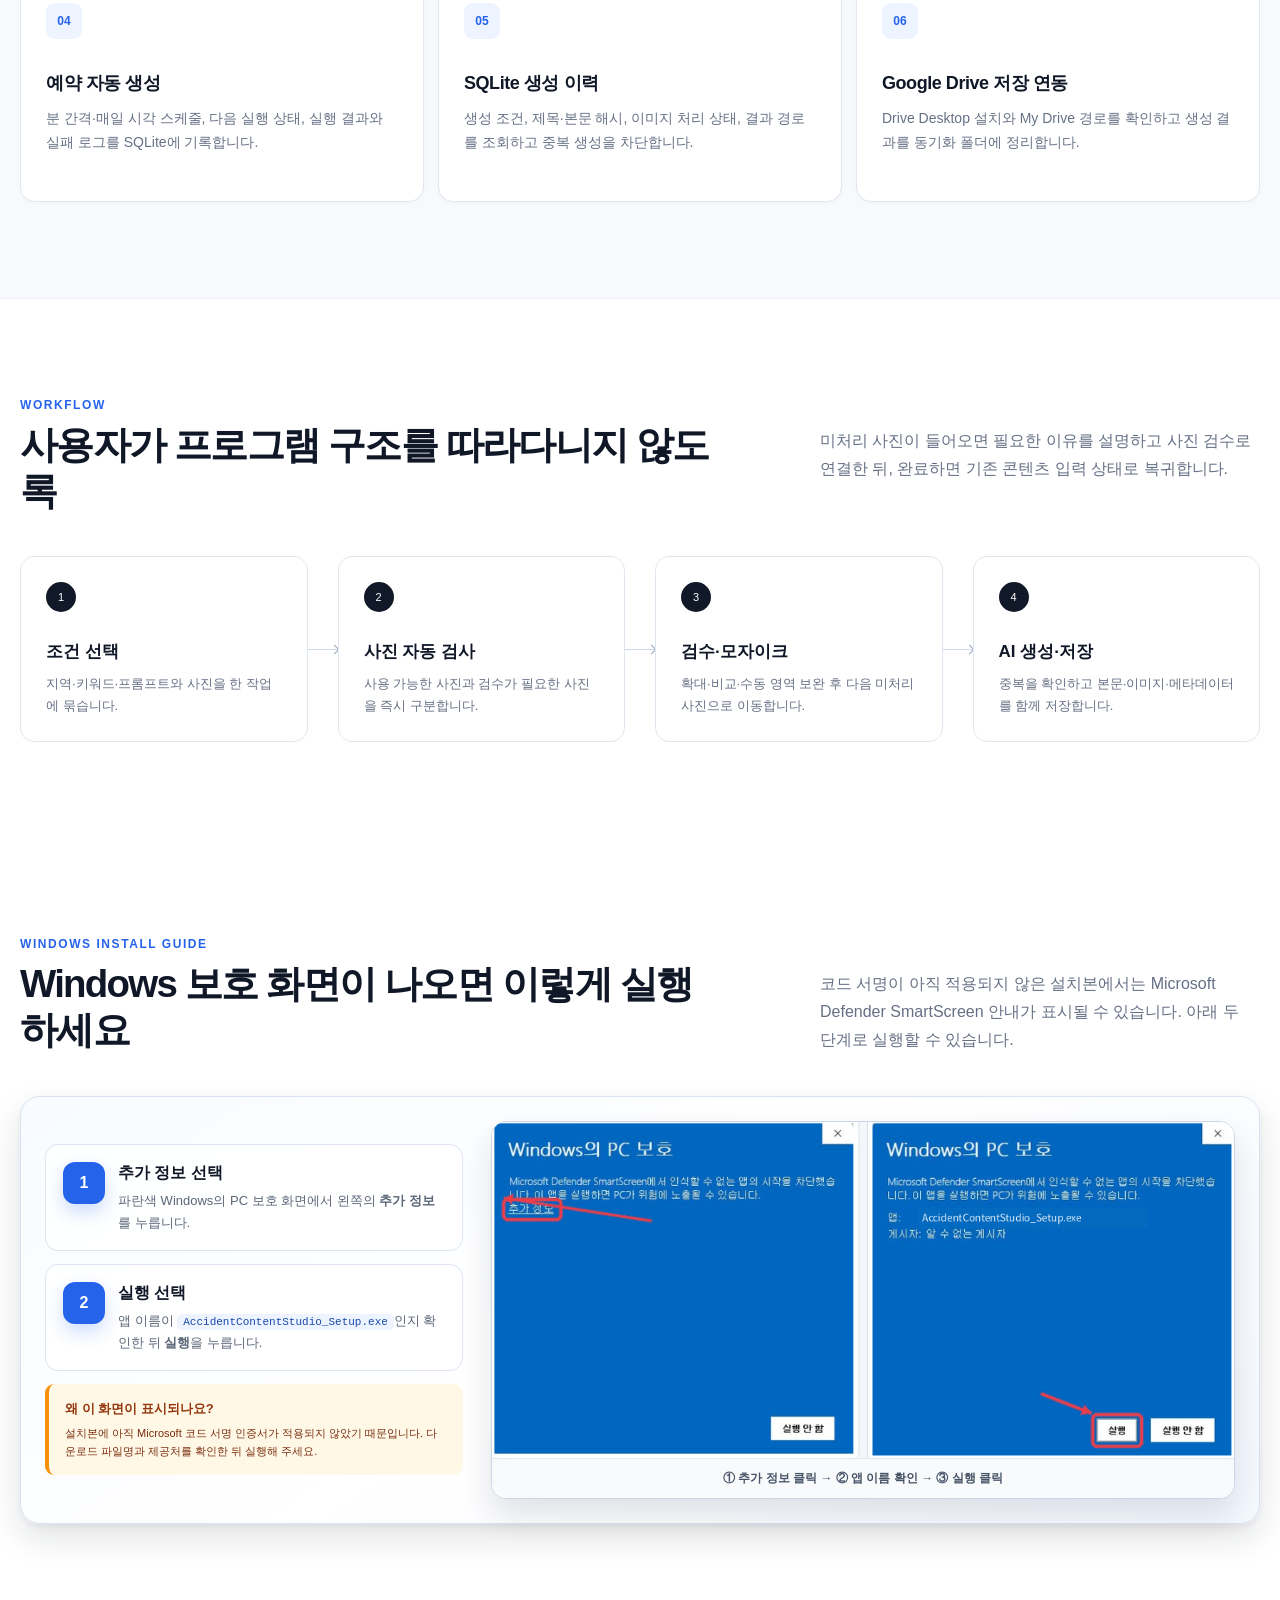
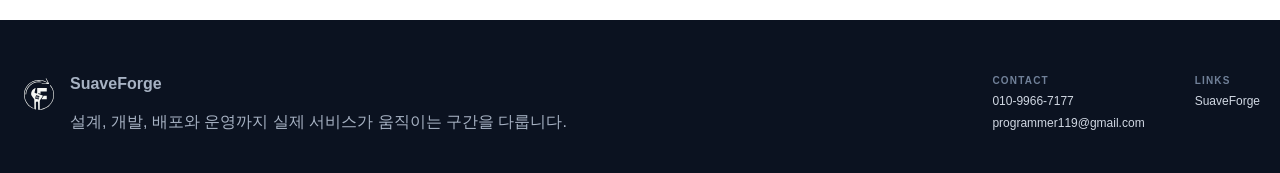
==== commit b5764d3d: "c" ====
--- a/index.html
+++ b/index.html
@@ -19,12 +19,13 @@
 <span class="brand-copy"><span class="brand-word">SuaveForge</span><span class="brand-note">Windows Desktop Solution</span></span>
 </a>
 <nav aria-label="주요 메뉴" class="nav">
+<a href="#screens">프로그램 화면</a>
 <a href="#features">구현 범위</a>
 <a href="#workflow">업무 흐름</a>
 <a href="#install-guide">설치 안내</a>
 
 </nav>
-<a class="button button-quiet header-cta" href="#download">다운로드</a>
+<a class="button button-quiet header-cta" data-download-link="" download="" href="#">다운로드</a>
 </div>
 </header>
 <main id="main">
@@ -38,13 +39,70 @@
 <a class="button button-primary button-hero download-cta-primary" data-download-link="" download="" href="#"><span>Windows 프로그램 다운로드</span><strong>지금 다운로드</strong></a>
 </div>
 <div aria-label="프로그램 정보" class="hero-meta">
-<div><strong>0.9.8-alpha.33</strong><span>현재 버전</span></div>
-<div><strong>R33</strong><span>현재 릴리스</span></div>
-<div><strong>92+</strong><span>자동 회귀 검사</span></div>
+<div><strong>7개</strong><span>주요 작업 메뉴</span></div>
+<div><strong>9개</strong><span>실제 프로그램 화면</span></div>
+<div><strong>95+</strong><span>자동 회귀 검사</span></div>
 </div>
 </div>
 </div>
 </section>
+
+<section class="section product-gallery-section" id="screens">
+<div class="container">
+<div class="section-heading product-gallery-heading">
+<div><span>REAL WINDOWS APPLICATION</span><h2>설명보다 실제 프로그램 화면으로 확인하세요</h2></div>
+<p>캡처 전용 샘플 데이터를 사용해 실제 Windows 프로그램에서 촬영한 화면입니다. 입력부터 사진 검수, 생성 결과, 예약 실행과 이력 관리까지 한 흐름으로 이어집니다.</p>
+</div>
+
+<div class="screen-flow" aria-label="콘텐츠 생성 흐름">
+<article class="screen-story-card">
+<div class="screen-story-copy"><span class="screen-step">STEP 1</span><h3>조건과 사진을 한 작업으로 구성</h3><p>프롬프트·지역·키워드를 선택하고 사고사진의 검수 상태를 확인한 뒤 생성 작업을 시작합니다.</p></div>
+<figure class="app-window app-window-primary">
+<div class="app-window-bar"><i></i><i></i><i></i><strong>콘텐츠 생성</strong></div>
+<button class="screenshot-open" type="button" data-full="assets/screenshots/01-content-create.png" data-title="콘텐츠 생성" data-description="지역·키워드·프롬프트와 사고사진을 한 작업으로 구성한 화면" aria-label="콘텐츠 생성 화면 크게 보기">
+<img src="assets/screenshots/01-content-create.png" alt="콘텐츠 생성 조건과 첨부 사고사진을 설정한 실제 Windows 프로그램 화면" loading="eager"/>
+</button>
+</figure>
+</article>
+<div class="screen-flow-arrow" aria-hidden="true"><span>→</span></div>
+<article class="screen-story-card">
+<div class="screen-story-copy"><span class="screen-step">STEP 2</span><h3>제목·본문·사진과 저장 결과 확인</h3><p>생성된 콘텐츠와 모자이크 처리 사진, 저장 위치를 한 화면에서 확인하고 바로 결과 폴더로 이동합니다.</p></div>
+<figure class="app-window app-window-primary">
+<div class="app-window-bar"><i></i><i></i><i></i><strong>AI 생성 결과</strong></div>
+<button class="screenshot-open" type="button" data-full="assets/screenshots/02-content-result.png" data-title="AI 생성 결과" data-description="생성된 제목·본문·처리 사진·저장 위치를 한 화면에서 확인하는 상태" aria-label="AI 생성 결과 화면 크게 보기">
+<img src="assets/screenshots/02-content-result.png" alt="생성된 제목 본문 처리 사진과 저장 위치가 표시된 실제 Windows 프로그램 화면" loading="eager"/>
+</button>
+</figure>
+</article>
+</div>
+
+<article class="mosaic-showcase">
+<div class="mosaic-showcase-copy">
+<span>PHOTO PRIVACY REVIEW</span>
+<h3>번호판 탐지부터 BEFORE / AFTER 검수까지</h3>
+<p>자동 탐지 결과를 원본과 나란히 비교하고, 확대·수동 지정·일괄 처리까지 한 작업공간에서 진행합니다.</p>
+<ul><li>번호판 ONNX 자동 탐지</li><li>얼굴 자동 모자이크 옵션</li><li>수동 영역 추가와 확대 검수</li><li>처리 완료 상태와 결과 저장</li></ul>
+</div>
+<figure class="app-window app-window-mosaic">
+<div class="app-window-bar"><i></i><i></i><i></i><strong>사진 모자이크 검수</strong></div>
+<button class="screenshot-open" type="button" data-full="assets/screenshots/05-photo-mosaic-review.png" data-title="사진 모자이크 검수" data-description="BEFORE/AFTER 비교, 번호판 영역, 확대와 검수 완료 작업공간" aria-label="사진 모자이크 검수 화면 크게 보기">
+<img src="assets/screenshots/05-photo-mosaic-review.png" alt="자동차 번호판 원본과 모자이크 결과를 비교하는 실제 프로그램 화면" loading="lazy"/>
+</button>
+</figure>
+</article>
+
+<div class="gallery-heading"><div><span>MORE SCREENS</span><h3>운영에 필요한 주요 화면</h3></div><p>각 화면을 누르면 원본 크기로 확대해서 볼 수 있습니다.</p></div>
+<div class="screenshot-gallery">
+<article class="screenshot-card"><figure class="app-window"><div class="app-window-bar"><i></i><i></i><i></i><strong>프롬프트 관리</strong></div><button class="screenshot-open" type="button" data-full="assets/screenshots/03-prompt-management.png" data-title="프롬프트 관리" data-description="콘텐츠 유형별 TXT 프롬프트 목록과 편집 화면" aria-label="프롬프트 관리 화면 크게 보기"><img src="assets/screenshots/03-prompt-management.png" alt="프롬프트 목록과 편집 영역이 표시된 실제 프로그램 화면" loading="lazy"/></button></figure><div class="screenshot-card-copy"><b>프롬프트 관리</b><p>콘텐츠 유형별 지시문을 TXT 단위로 관리하고 자동 조합 사용 여부를 설정합니다.</p></div></article>
+<article class="screenshot-card"><figure class="app-window"><div class="app-window-bar"><i></i><i></i><i></i><strong>지역·키워드 순환</strong></div><button class="screenshot-open" type="button" data-full="assets/screenshots/04-region-keyword-rotation.png" data-title="지역·키워드 순환" data-description="지역과 키워드 사용 상태 및 순환 정책을 관리하는 화면" aria-label="지역 키워드 순환 화면 크게 보기"><img src="assets/screenshots/04-region-keyword-rotation.png" alt="지역과 키워드 순환 상태를 관리하는 실제 프로그램 화면" loading="lazy"/></button></figure><div class="screenshot-card-copy"><b>지역·키워드 로테이션</b><p>활성 조합의 사용량과 현재 주기를 확인하고 소진 이후 정책을 제어합니다.</p></div></article>
+<article class="screenshot-card"><figure class="app-window"><div class="app-window-bar"><i></i><i></i><i></i><strong>예약 자동 생성</strong></div><button class="screenshot-open" type="button" data-full="assets/screenshots/06-schedule-management.png" data-title="예약 자동 생성" data-description="활성 스케줄과 다음 실행 시각, 최근 상태를 확인하는 화면" aria-label="예약 자동 생성 화면 크게 보기"><img src="assets/screenshots/06-schedule-management.png" alt="예약 실행 시각과 활성 상태를 관리하는 실제 프로그램 화면" loading="lazy"/></button></figure><div class="screenshot-card-copy"><b>예약 자동 생성</b><p>매일 시각과 분 간격 스케줄의 다음 실행 시각, 남은 시간과 최근 상태를 표시합니다.</p></div></article>
+<article class="screenshot-card"><figure class="app-window"><div class="app-window-bar"><i></i><i></i><i></i><strong>생성 이력</strong></div><button class="screenshot-open" type="button" data-full="assets/screenshots/07-generation-history.png" data-title="생성 이력" data-description="SQLite에 기록된 콘텐츠 제목, 조건, AI 엔진과 결과 경로 조회 화면" aria-label="생성 이력 화면 크게 보기"><img src="assets/screenshots/07-generation-history.png" alt="콘텐츠 생성 이력을 검색하고 조회하는 실제 프로그램 화면" loading="lazy"/></button></figure><div class="screenshot-card-copy"><b>SQLite 생성 이력</b><p>지역·키워드·제목·AI 엔진과 결과 경로를 조회하고 기존 결과를 다시 엽니다.</p></div></article>
+<article class="screenshot-card"><figure class="app-window"><div class="app-window-bar"><i></i><i></i><i></i><strong>환경설정</strong></div><button class="screenshot-open" type="button" data-full="assets/screenshots/08-settings.png" data-title="환경설정" data-description="언어, AI 엔진, 저장 위치와 Google Drive 연결을 관리하는 화면" aria-label="환경설정 화면 크게 보기"><img src="assets/screenshots/08-settings.png" alt="AI 엔진 저장 위치와 Google Drive를 설정하는 실제 프로그램 화면" loading="lazy"/></button></figure><div class="screenshot-card-copy"><b>AI·저장·Drive 설정</b><p>생성 엔진, 일반 저장 폴더와 Google Drive Desktop 연결 상태를 한곳에서 관리합니다.</p></div></article>
+<article class="screenshot-card"><figure class="app-window"><div class="app-window-bar"><i></i><i></i><i></i><strong>명령 검색</strong></div><button class="screenshot-open" type="button" data-full="assets/screenshots/09-command-search.png" data-title="명령 검색" data-description="Ctrl+K로 페이지 이동과 사진 작업 명령을 검색하는 화면" aria-label="명령 검색 화면 크게 보기"><img src="assets/screenshots/09-command-search.png" alt="Ctrl K 명령 검색 창이 열린 실제 프로그램 화면" loading="lazy"/></button></figure><div class="screenshot-card-copy"><b>Ctrl+K 명령 검색</b><p>페이지 이동과 사진 작업 명령을 키보드로 빠르게 검색하고 실행합니다.</p></div></article>
+</div>
+</div>
+</section>
+
 <section class="section section-muted" id="features">
 <div class="container">
 <div class="section-heading"><div><span>IMPLEMENTED SCOPE</span><h2>공고의 핵심 기능을 실제 작업 흐름으로 연결</h2></div></div>
@@ -85,14 +143,16 @@
 </div>
 </section>
 
-<section class="section download-section" id="download">
-<div class="container download-card">
-<div class="download-icon"><img alt="SuaveForge" src="assets/suaveforge-logo-brand.svg"/></div>
-<div class="download-copy"><span>WINDOWS PACKAGE</span><h2>사고 콘텐츠 스튜디오 R33</h2><div class="file-meta"><span>버전 0.9.8-alpha.33</span><span>R33</span><span>약 7.2MB</span><code id="shaValue">b7bd7170a2746e52f476ef9768b2948a7d7a69f5e7f0bdd5ffdd17776614ac27</code></div></div>
-<div class="download-actions"><a class="button button-primary button-large button-download download-cta-bottom" data-download-link="" download="" href="#"><span>Windows 프로그램 다운로드</span><strong>지금 다운로드</strong></a><button class="button button-secondary" id="copyHash" type="button">SHA-256 복사</button><span aria-live="polite" id="copyStatus" role="status"></span></div>
+</main>
+
+<dialog class="screenshot-dialog" id="screenshotDialog" aria-labelledby="screenshotDialogTitle">
+<div class="screenshot-dialog-panel">
+<div class="screenshot-dialog-header"><div><span>ACTUAL WINDOWS SCREEN</span><h2 id="screenshotDialogTitle">프로그램 화면</h2><p id="screenshotDialogDescription"></p></div><button class="screenshot-dialog-close" id="screenshotDialogClose" type="button" aria-label="확대 화면 닫기">×</button></div>
+<div class="screenshot-dialog-stage"><button class="screenshot-dialog-nav prev" id="screenshotPrev" type="button" aria-label="이전 화면">‹</button><img id="screenshotDialogImage" alt=""/><button class="screenshot-dialog-nav next" id="screenshotNext" type="button" aria-label="다음 화면">›</button></div>
+<div class="screenshot-dialog-footer"><span id="screenshotDialogCount"></span><small>← → 키로 화면 이동 · Esc로 닫기</small></div>
 </div>
-</section>
-</main>
+</dialog>
+
 
 
 <footer class="site-footer">
--- a/assets/styles.css
+++ b/assets/styles.css
@@ -712,3 +712,108 @@
     font-size: 24px !important;
   }
 }
+
+
+/* R34 real application screenshot showcase */
+.product-gallery-section {
+  position: relative;
+  overflow: hidden;
+  color: #eef4ff;
+  background:
+    radial-gradient(circle at 12% 2%, rgba(47,128,237,.22), transparent 34%),
+    radial-gradient(circle at 92% 48%, rgba(6,182,212,.13), transparent 30%),
+    #0c1526;
+}
+.product-gallery-section::before {
+  content: "";
+  position: absolute;
+  inset: 0;
+  pointer-events: none;
+  opacity: .22;
+  background-image: linear-gradient(rgba(255,255,255,.045) 1px, transparent 1px), linear-gradient(90deg, rgba(255,255,255,.045) 1px, transparent 1px);
+  background-size: 52px 52px;
+}
+.product-gallery-section > .container { position: relative; z-index: 1; }
+.product-gallery-heading { align-items: end; }
+.product-gallery-heading > div { max-width: 950px; }
+.product-gallery-heading h2 { color: #fff; font-size: clamp(40px, 4.4vw, 70px); }
+.product-gallery-heading > p { max-width: 580px; color: #a9b7cc; font-size: 17px; }
+.screen-flow { display: grid; grid-template-columns: minmax(0,1fr) 70px minmax(0,1fr); gap: 18px; align-items: center; }
+.screen-story-card { min-width: 0; }
+.screen-story-copy { min-height: 150px; margin: 0 6px 22px; }
+.screen-step { display: inline-flex; padding: 7px 10px; border: 1px solid rgba(114,169,255,.32); border-radius: 999px; color: #86b6ff; background: rgba(37,99,235,.12); font-size: 11px; font-weight: 900; letter-spacing: .13em; }
+.screen-story-copy h3 { margin: 14px 0 10px; color: #fff; font-size: clamp(25px,2.3vw,38px); letter-spacing: -.04em; }
+.screen-story-copy p { max-width: 680px; margin: 0; color: #a9b7cc; font-size: 15px; line-height: 1.75; }
+.screen-flow-arrow { display: grid; place-items: center; padding-top: 135px; }
+.screen-flow-arrow span { width: 54px; height: 54px; display: grid; place-items: center; border: 1px solid rgba(134,182,255,.3); border-radius: 50%; color: #9fc6ff; background: rgba(255,255,255,.055); font-size: 30px; }
+.app-window { margin: 0; overflow: hidden; border: 1px solid rgba(183,204,235,.24); border-radius: 16px; background: #fff; box-shadow: 0 24px 70px rgba(0,0,0,.35); }
+.app-window-primary { transform: translateZ(0); }
+.app-window-bar { height: 42px; padding: 0 14px; display: flex; align-items: center; gap: 7px; color: #667085; background: linear-gradient(180deg,#fbfdff,#f2f5f9); border-bottom: 1px solid #dde4ed; }
+.app-window-bar i { width: 9px; height: 9px; border-radius: 50%; background: #c9d1dc; }
+.app-window-bar i:first-child { background: #ff7a70; }
+.app-window-bar i:nth-child(2) { background: #ffc85a; }
+.app-window-bar i:nth-child(3) { background: #64d88b; }
+.app-window-bar strong { margin-left: 6px; font-size: 11px; font-weight: 800; }
+.screenshot-open { width: 100%; padding: 0; border: 0; display: block; cursor: zoom-in; background: #f2f5f9; }
+.screenshot-open img { width: 100%; aspect-ratio: 1823 / 1057; object-fit: cover; transition: transform .35s ease, filter .35s ease; }
+.screenshot-open:hover img, .screenshot-open:focus-visible img { transform: scale(1.012); filter: saturate(1.04); }
+.screenshot-open:focus-visible { outline: 4px solid #6aa7ff; outline-offset: -4px; }
+.mosaic-showcase { margin-top: 86px; padding: 38px; display: grid; grid-template-columns: .72fr 1.28fr; gap: 42px; align-items: center; border: 1px solid rgba(126,177,255,.22); border-radius: 26px; background: linear-gradient(135deg,rgba(37,99,235,.16),rgba(255,255,255,.055)); box-shadow: inset 0 1px rgba(255,255,255,.06); }
+.mosaic-showcase-copy > span { color: #77aaff; font-size: 12px; font-weight: 900; letter-spacing: .14em; }
+.mosaic-showcase-copy h3 { margin: 14px 0 16px; color: #fff; font-size: clamp(32px,3.3vw,54px); line-height: 1.1; letter-spacing: -.045em; }
+.mosaic-showcase-copy p { color: #b7c4d7; font-size: 17px; line-height: 1.75; }
+.mosaic-showcase-copy ul { margin: 24px 0 0; padding: 0; display: grid; gap: 10px; list-style: none; }
+.mosaic-showcase-copy li { display: flex; align-items: center; gap: 10px; color: #e7effb; font-size: 14px; }
+.mosaic-showcase-copy li::before { content: "✓"; width: 24px; height: 24px; display: grid; place-items: center; border-radius: 50%; color: #8be0bd; background: rgba(18,183,106,.14); font-size: 12px; font-weight: 900; }
+.app-window-mosaic { box-shadow: 0 30px 90px rgba(0,0,0,.42); }
+.gallery-heading { margin: 90px 0 28px; display: flex; align-items: end; justify-content: space-between; gap: 40px; }
+.gallery-heading span { color: #77aaff; font-size: 12px; font-weight: 900; letter-spacing: .14em; }
+.gallery-heading h3 { margin: 10px 0 0; color: #fff; font-size: clamp(30px,3vw,48px); letter-spacing: -.04em; }
+.gallery-heading p { margin: 0; color: #8fa0b8; }
+.screenshot-gallery { display: grid; grid-template-columns: repeat(2,minmax(0,1fr)); gap: 28px; }
+.screenshot-card { min-width: 0; padding: 14px 14px 22px; border: 1px solid rgba(178,200,232,.16); border-radius: 20px; background: rgba(255,255,255,.045); transition: transform .2s ease, border-color .2s ease, background .2s ease; }
+.screenshot-card:hover { transform: translateY(-4px); border-color: rgba(111,167,255,.42); background: rgba(255,255,255,.065); }
+.screenshot-card .app-window { border-radius: 12px; box-shadow: 0 18px 45px rgba(0,0,0,.3); }
+.screenshot-card .app-window-bar { height: 34px; }
+.screenshot-card-copy { padding: 19px 8px 0; }
+.screenshot-card-copy b { display: block; color: #fff; font-size: 20px; letter-spacing: -.02em; }
+.screenshot-card-copy p { margin: 8px 0 0; color: #9fadc1; font-size: 14px; line-height: 1.65; }
+.screenshot-dialog { width: min(96vw, 1780px); max-width: none; max-height: 96vh; padding: 0; border: 0; border-radius: 18px; color: #eef4ff; background: #0b1424; box-shadow: 0 40px 120px rgba(0,0,0,.6); }
+.screenshot-dialog::backdrop { background: rgba(3,8,18,.84); backdrop-filter: blur(8px); }
+.screenshot-dialog-panel { min-width: 0; }
+.screenshot-dialog-header { padding: 20px 24px 18px; display: flex; justify-content: space-between; gap: 25px; border-bottom: 1px solid rgba(255,255,255,.1); }
+.screenshot-dialog-header span { color: #76a9ff; font-size: 10px; font-weight: 900; letter-spacing: .14em; }
+.screenshot-dialog-header h2 { margin: 5px 0 2px; color: #fff; font-size: 24px; }
+.screenshot-dialog-header p { margin: 0; color: #9eacc0; font-size: 13px; }
+.screenshot-dialog-close { width: 46px; height: 46px; flex: 0 0 auto; border: 1px solid rgba(255,255,255,.16); border-radius: 12px; color: #fff; background: rgba(255,255,255,.06); font-size: 27px; cursor: pointer; }
+.screenshot-dialog-stage { position: relative; min-height: 0; padding: 14px 72px; display: grid; place-items: center; background: #07101e; }
+.screenshot-dialog-stage img { display: block; max-width: 100%; max-height: calc(96vh - 160px); border: 1px solid rgba(255,255,255,.13); border-radius: 10px; box-shadow: 0 20px 70px rgba(0,0,0,.42); }
+.screenshot-dialog-nav { position: absolute; top: 50%; width: 48px; height: 72px; border: 1px solid rgba(255,255,255,.14); border-radius: 12px; color: #fff; background: rgba(255,255,255,.07); font-size: 42px; cursor: pointer; transform: translateY(-50%); }
+.screenshot-dialog-nav:hover { background: rgba(37,99,235,.55); }
+.screenshot-dialog-nav.prev { left: 12px; }
+.screenshot-dialog-nav.next { right: 12px; }
+.screenshot-dialog-footer { padding: 12px 24px 15px; display: flex; justify-content: space-between; gap: 20px; color: #92a2ba; font-size: 12px; }
+body:has(.screenshot-dialog[open]) { overflow: hidden; }
+@media (max-width: 1100px) {
+  .screen-flow { grid-template-columns: 1fr; gap: 34px; }
+  .screen-flow-arrow { padding: 0; }
+  .screen-flow-arrow span { transform: rotate(90deg); }
+  .screen-story-copy { min-height: 0; }
+  .mosaic-showcase { grid-template-columns: 1fr; }
+}
+@media (max-width: 760px) {
+  .product-gallery-heading, .gallery-heading { align-items: start; flex-direction: column; gap: 16px; }
+  .screenshot-gallery { grid-template-columns: 1fr; }
+  .mosaic-showcase { margin-top: 58px; padding: 20px; border-radius: 18px; }
+  .app-window-bar { height: 34px; }
+  .screen-story-copy { margin-inline: 0; }
+  .screenshot-dialog { width: 100vw; max-height: 100vh; border-radius: 0; }
+  .screenshot-dialog-stage { padding: 10px 38px; }
+  .screenshot-dialog-stage img { max-height: calc(100vh - 180px); }
+  .screenshot-dialog-nav { width: 34px; height: 58px; border-radius: 8px; font-size: 30px; }
+  .screenshot-dialog-nav.prev { left: 2px; }
+  .screenshot-dialog-nav.next { right: 2px; }
+  .screenshot-dialog-header { padding: 15px; }
+  .screenshot-dialog-header p { display: none; }
+  .screenshot-dialog-footer small { display: none; }
+}
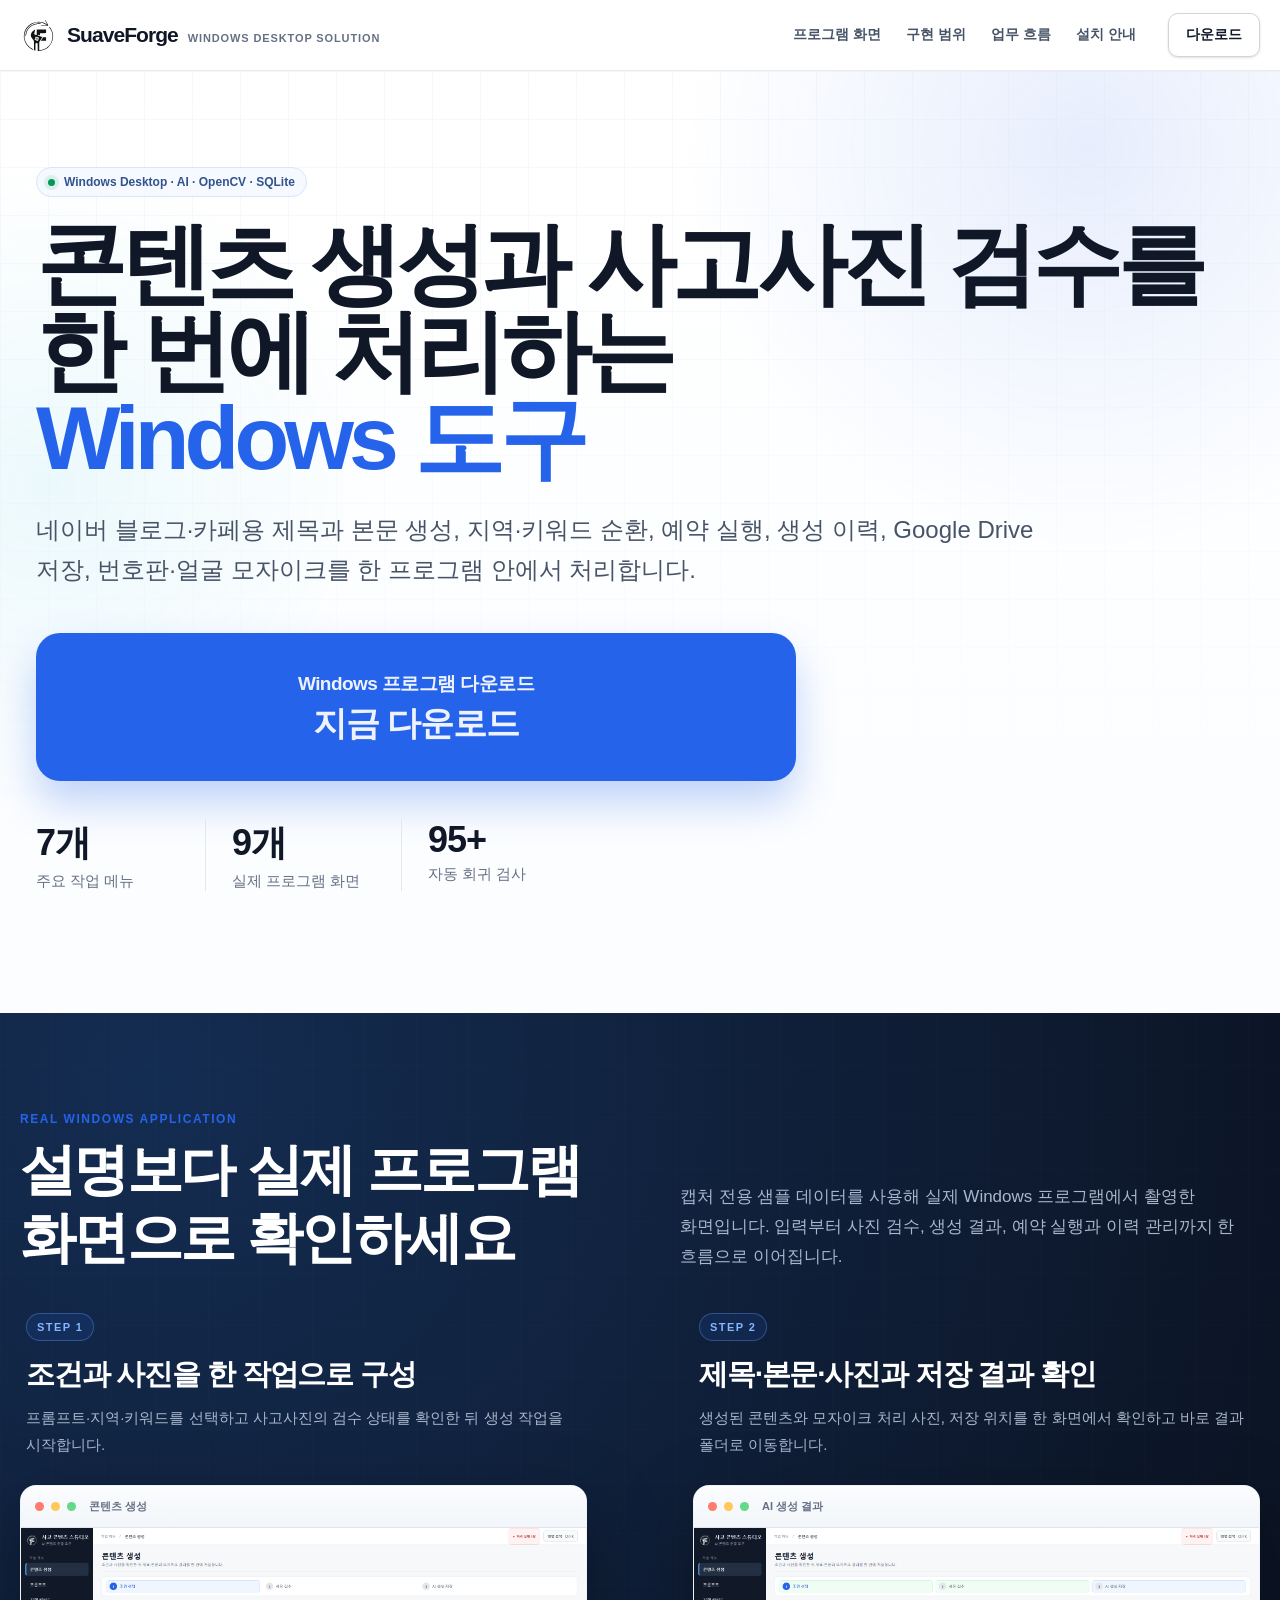
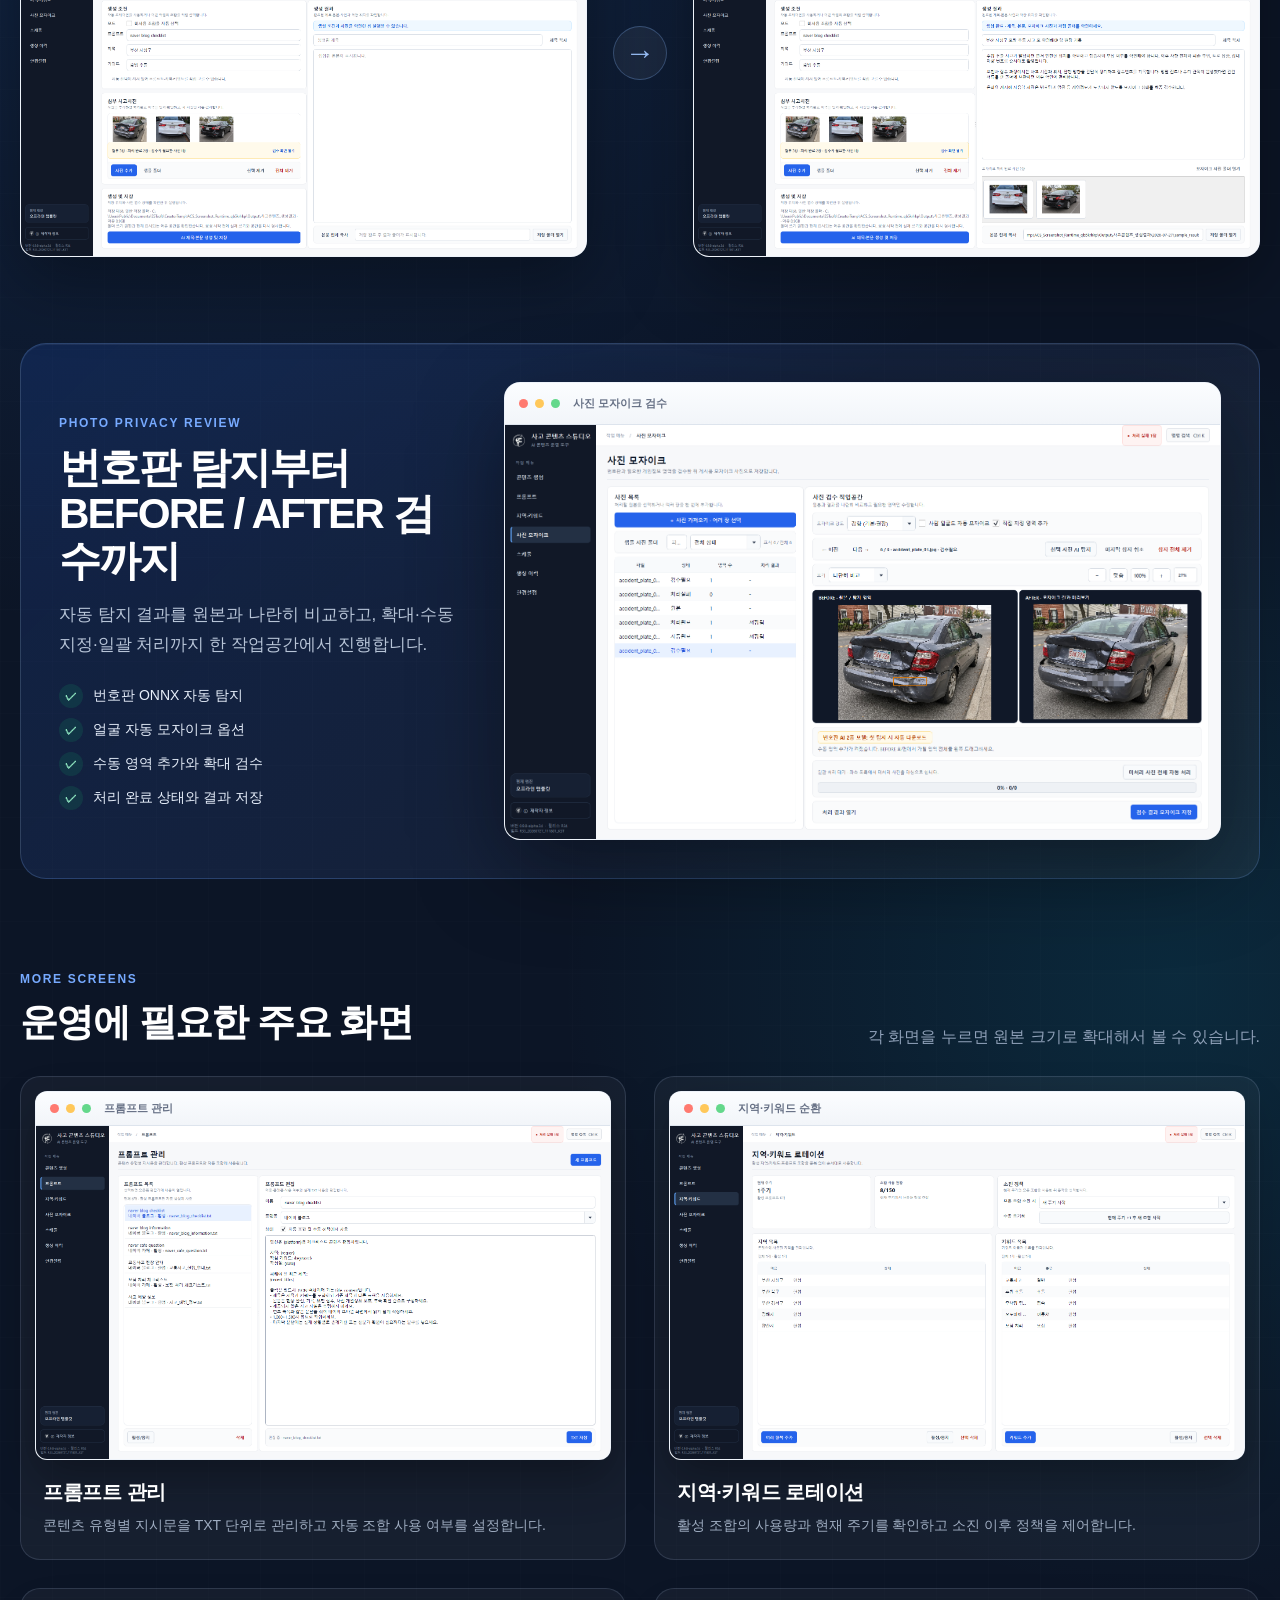
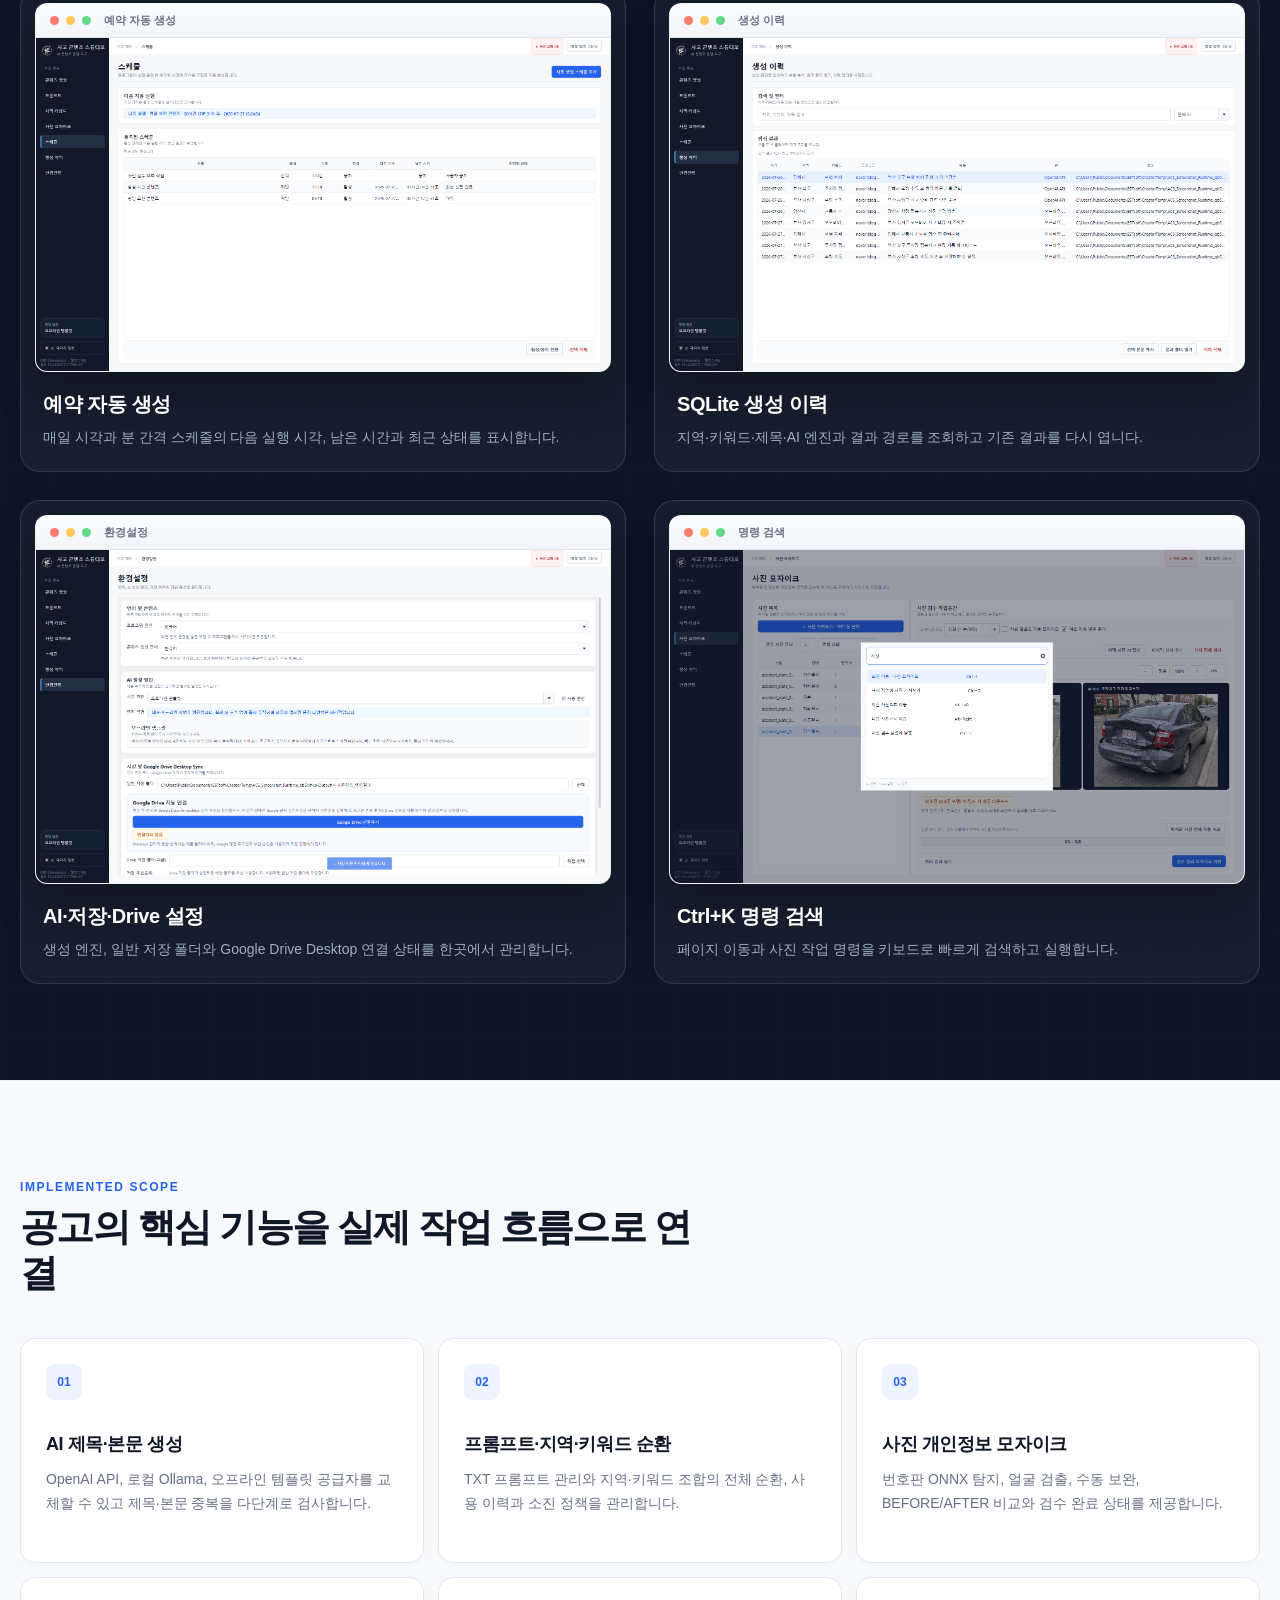
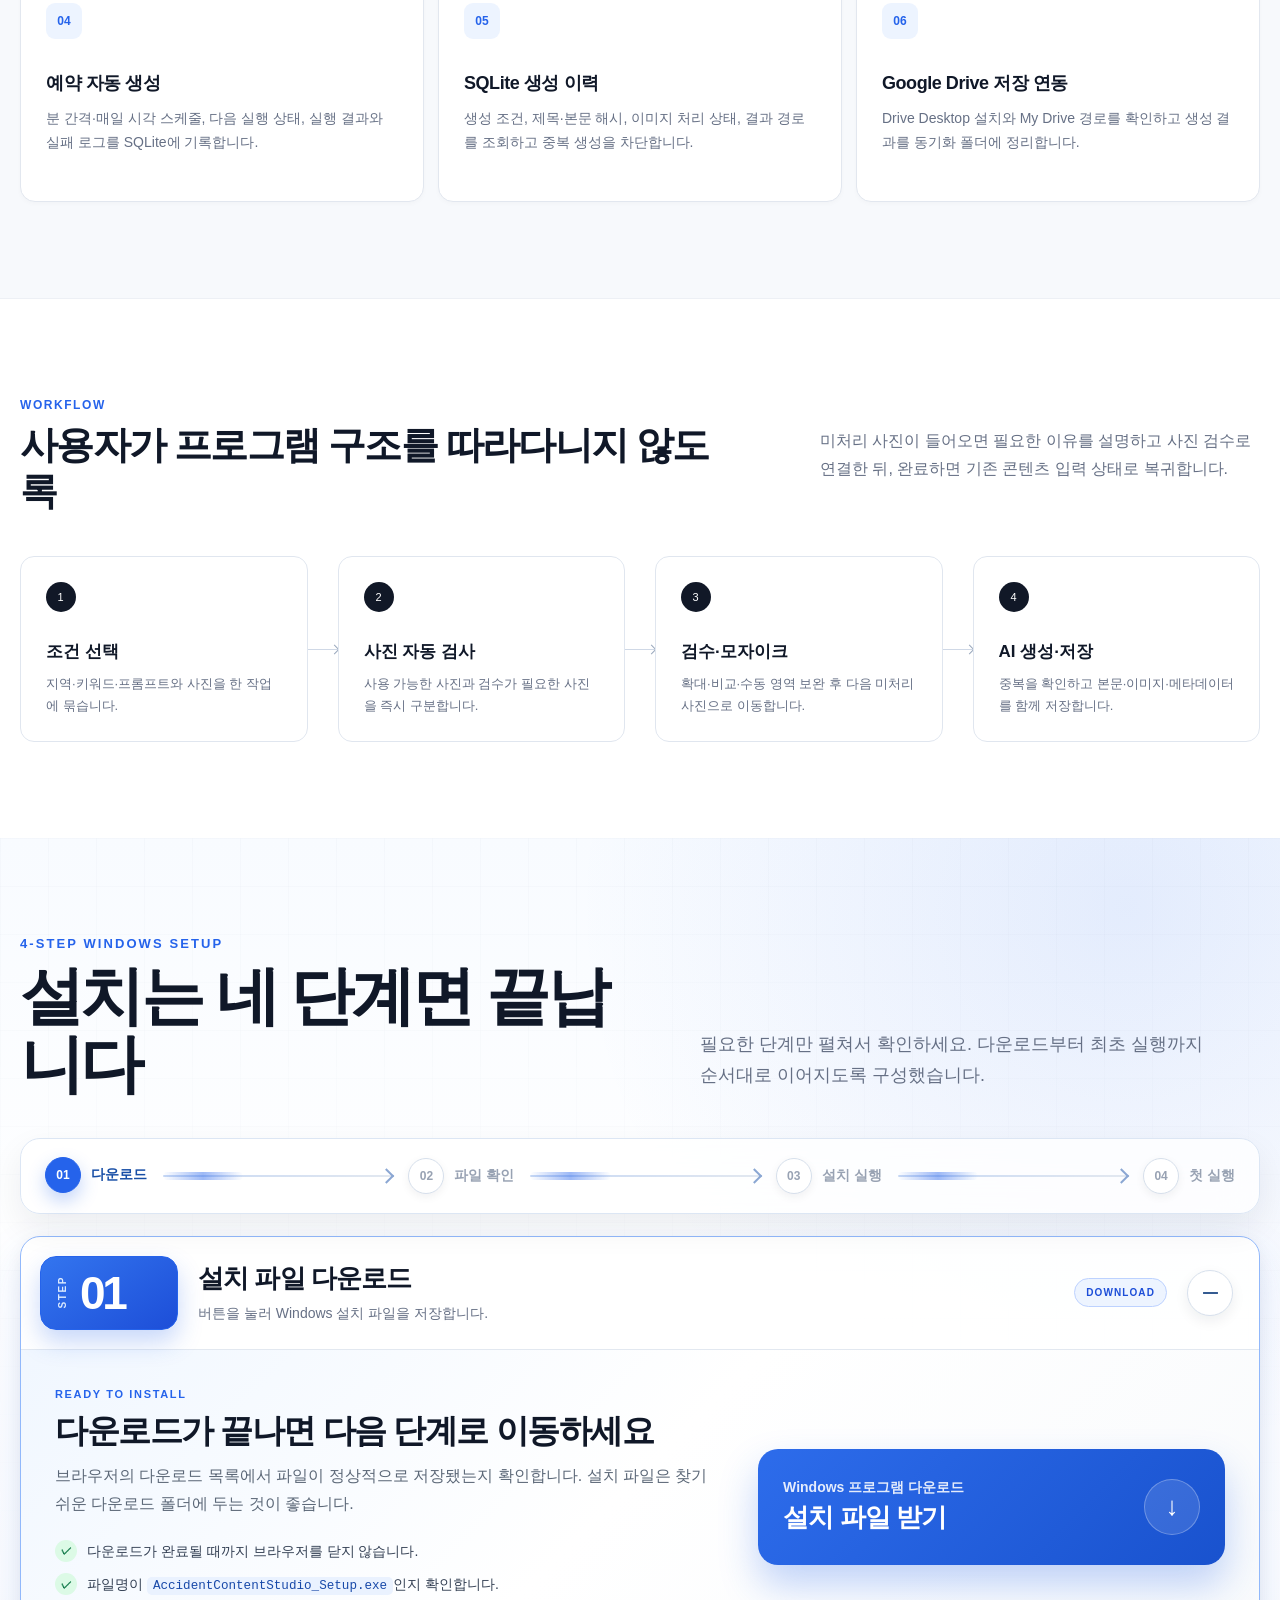
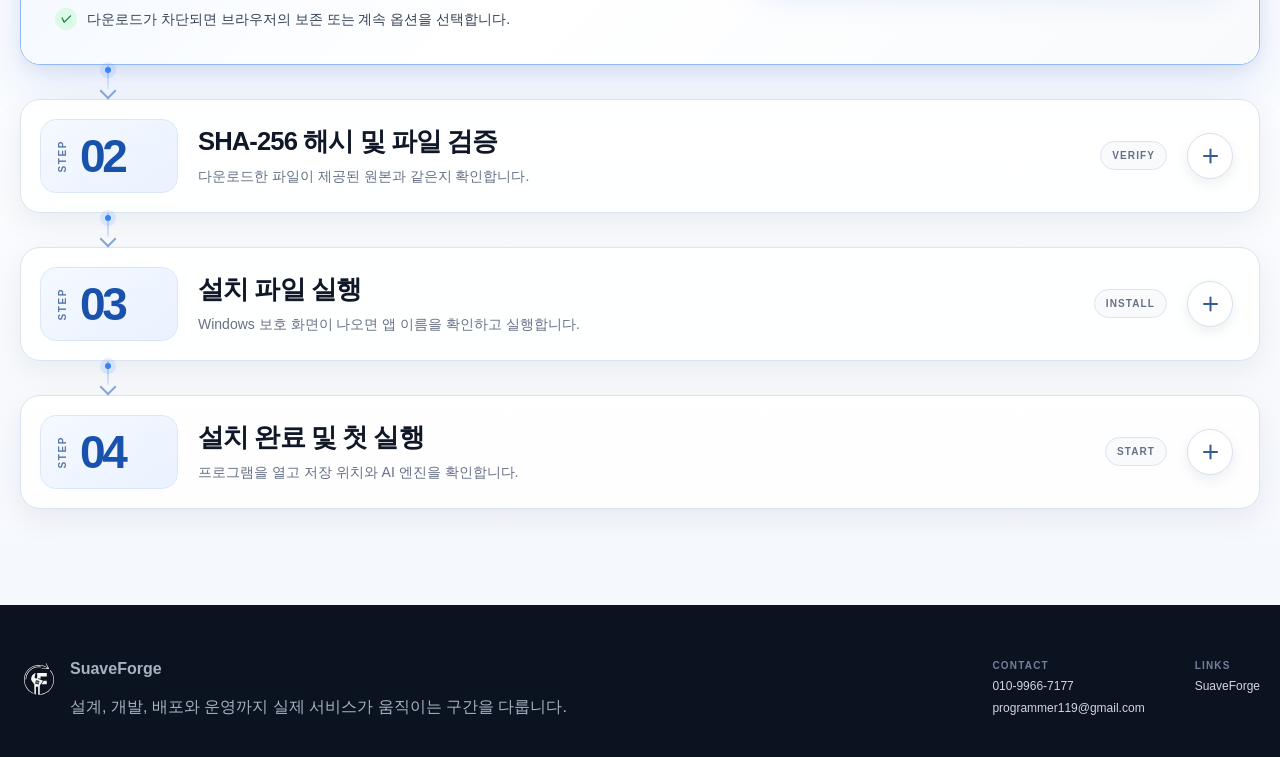
==== commit 74507d28: "c" ====
--- a/index.html
+++ b/index.html
@@ -130,15 +130,121 @@
 
 
 <section class="section install-guide-section" id="install-guide">
-<div class="container">
-<div class="section-heading install-heading"><div><span>WINDOWS INSTALL GUIDE</span><h2>Windows 보호 화면이 나오면 이렇게 실행하세요</h2></div><p>코드 서명이 아직 적용되지 않은 설치본에서는 Microsoft Defender SmartScreen 안내가 표시될 수 있습니다. 아래 두 단계로 실행할 수 있습니다.</p></div>
-<div class="install-guide-card">
-<div class="install-steps">
-<article><span>1</span><div><strong>추가 정보 선택</strong><p>파란색 Windows의 PC 보호 화면에서 왼쪽의 <b>추가 정보</b>를 누릅니다.</p></div></article>
-<article><span>2</span><div><strong>실행 선택</strong><p>앱 이름이 <code>AccidentContentStudio_Setup.exe</code>인지 확인한 뒤 <b>실행</b>을 누릅니다.</p></div></article>
-<aside><strong>왜 이 화면이 표시되나요?</strong><p>설치본에 아직 Microsoft 코드 서명 인증서가 적용되지 않았기 때문입니다. 다운로드 파일명과 제공처를 확인한 뒤 실행해 주세요.</p></aside>
-</div>
-<figure class="install-guide-image"><img alt="Windows SmartScreen에서 추가 정보를 누른 뒤 AccidentContentStudio_Setup.exe를 실행하는 방법" src="assets/windows-smartscreen-guide.png"/><figcaption>① 추가 정보 클릭 → ② 앱 이름 확인 → ③ 실행 클릭</figcaption></figure>
+<div class="container install-guide-container">
+<div class="install-guide-intro">
+<div><span>4-STEP WINDOWS SETUP</span><h2>설치는 네 단계면 끝납니다</h2></div>
+<p>필요한 단계만 펼쳐서 확인하세요. 다운로드부터 최초 실행까지 순서대로 이어지도록 구성했습니다.</p>
+</div>
+
+<div class="install-progress" aria-label="설치 진행 단계">
+<div class="install-progress-item is-current" data-progress-step="1"><span>01</span><strong>다운로드</strong></div>
+<i aria-hidden="true"></i>
+<div class="install-progress-item" data-progress-step="2"><span>02</span><strong>파일 확인</strong></div>
+<i aria-hidden="true"></i>
+<div class="install-progress-item" data-progress-step="3"><span>03</span><strong>설치 실행</strong></div>
+<i aria-hidden="true"></i>
+<div class="install-progress-item" data-progress-step="4"><span>04</span><strong>첫 실행</strong></div>
+</div>
+
+<div class="install-accordion" data-install-accordion>
+<article class="install-step is-open" data-install-step="1">
+<button class="install-step-trigger" type="button" aria-expanded="true" aria-controls="install-panel-1" id="install-trigger-1">
+<span class="install-step-label"><small>STEP</small><b>01</b></span>
+<span class="install-step-title"><strong>설치 파일 다운로드</strong><small>버튼을 눌러 Windows 설치 파일을 저장합니다.</small></span>
+<span class="install-step-state">DOWNLOAD</span>
+<span class="install-step-toggle" aria-hidden="true"></span>
+</button>
+<div class="install-step-panel" id="install-panel-1" role="region" aria-labelledby="install-trigger-1">
+<div class="install-step-panel-inner install-download-layout">
+<div class="install-panel-copy">
+<span class="install-panel-kicker">READY TO INSTALL</span>
+<h3>다운로드가 끝나면 다음 단계로 이동하세요</h3>
+<p>브라우저의 다운로드 목록에서 파일이 정상적으로 저장됐는지 확인합니다. 설치 파일은 찾기 쉬운 다운로드 폴더에 두는 것이 좋습니다.</p>
+<ul class="install-check-list">
+<li>다운로드가 완료될 때까지 브라우저를 닫지 않습니다.</li>
+<li>파일명이 <code>AccidentContentStudio_Setup.exe</code>인지 확인합니다.</li>
+<li>다운로드가 차단되면 브라우저의 보존 또는 계속 옵션을 선택합니다.</li>
+</ul>
+</div>
+<a class="install-download-button" data-download-link download href="#"><span>Windows 프로그램 다운로드</span><strong>설치 파일 받기</strong><em>↓</em></a>
+</div>
+</div>
+</article>
+
+<div class="install-step-connector" aria-hidden="true"><span></span></div>
+
+<article class="install-step" data-install-step="2">
+<button class="install-step-trigger" type="button" aria-expanded="false" aria-controls="install-panel-2" id="install-trigger-2">
+<span class="install-step-label"><small>STEP</small><b>02</b></span>
+<span class="install-step-title"><strong>SHA-256 해시 및 파일 검증</strong><small>다운로드한 파일이 제공된 원본과 같은지 확인합니다.</small></span>
+<span class="install-step-state">VERIFY</span>
+<span class="install-step-toggle" aria-hidden="true"></span>
+</button>
+<div class="install-step-panel" id="install-panel-2" role="region" aria-labelledby="install-trigger-2" hidden>
+<div class="install-step-panel-inner verify-layout">
+<div class="install-panel-copy">
+<span class="install-panel-kicker">FILE INTEGRITY</span>
+<h3>한 번의 복사로 파일 무결성을 확인합니다</h3>
+<p>해시 확인은 필수 절차는 아니지만, 다운로드 파일이 중간에 손상되거나 바뀌지 않았는지 확인할 수 있는 가장 확실한 방법입니다.</p>
+<div class="hash-box"><div><small>SHA-256</small><code id="shaValue">b7bd7170a2746e52f476ef9768b2948a7d7a69f5e7f0bdd5ffdd17776614ac27</code></div><button id="copyHash" type="button">해시 복사</button></div>
+</div>
+<div class="verify-command-card">
+<div class="command-card-head"><span>PowerShell</span><b>파일 해시 확인</b></div>
+<code>Get-FileHash .\AccidentContentStudio_Setup.exe -Algorithm SHA256</code>
+<p>출력된 값이 왼쪽의 SHA-256과 같으면 다음 단계로 진행합니다.</p>
+</div>
+</div>
+</div>
+</article>
+
+<div class="install-step-connector" aria-hidden="true"><span></span></div>
+
+<article class="install-step" data-install-step="3">
+<button class="install-step-trigger" type="button" aria-expanded="false" aria-controls="install-panel-3" id="install-trigger-3">
+<span class="install-step-label"><small>STEP</small><b>03</b></span>
+<span class="install-step-title"><strong>설치 파일 실행</strong><small>Windows 보호 화면이 나오면 앱 이름을 확인하고 실행합니다.</small></span>
+<span class="install-step-state">INSTALL</span>
+<span class="install-step-toggle" aria-hidden="true"></span>
+</button>
+<div class="install-step-panel" id="install-panel-3" role="region" aria-labelledby="install-trigger-3" hidden>
+<div class="install-step-panel-inner smartscreen-layout">
+<div class="install-panel-copy">
+<span class="install-panel-kicker">WINDOWS SMARTSCREEN</span>
+<h3>보호 화면에서는 두 곳만 확인하면 됩니다</h3>
+<ol class="install-number-list">
+<li><span>1</span><div><strong>추가 정보</strong><p>파란색 Windows의 PC 보호 화면에서 <b>추가 정보</b>를 누릅니다.</p></div></li>
+<li><span>2</span><div><strong>앱 이름 확인</strong><p><code>AccidentContentStudio_Setup.exe</code>가 맞는지 확인합니다.</p></div></li>
+<li><span>3</span><div><strong>실행</strong><p>하단에 나타난 <b>실행</b> 버튼을 눌러 설치를 시작합니다.</p></div></li>
+</ol>
+<div class="install-note"><strong>왜 보호 화면이 나오나요?</strong><p>Windows가 처음 보는 설치 파일은 평판이 충분히 쌓일 때까지 안내 화면을 표시할 수 있습니다.</p></div>
+</div>
+<figure class="install-guide-image"><img alt="Windows SmartScreen에서 추가 정보를 누른 뒤 AccidentContentStudio_Setup.exe를 실행하는 방법" src="assets/windows-smartscreen-guide.png"/><figcaption>추가 정보 → 앱 이름 확인 → 실행</figcaption></figure>
+</div>
+</div>
+</article>
+
+<div class="install-step-connector" aria-hidden="true"><span></span></div>
+
+<article class="install-step" data-install-step="4">
+<button class="install-step-trigger" type="button" aria-expanded="false" aria-controls="install-panel-4" id="install-trigger-4">
+<span class="install-step-label"><small>STEP</small><b>04</b></span>
+<span class="install-step-title"><strong>설치 완료 및 첫 실행</strong><small>프로그램을 열고 저장 위치와 AI 엔진을 확인합니다.</small></span>
+<span class="install-step-state">START</span>
+<span class="install-step-toggle" aria-hidden="true"></span>
+</button>
+<div class="install-step-panel" id="install-panel-4" role="region" aria-labelledby="install-trigger-4" hidden>
+<div class="install-step-panel-inner finish-layout">
+<div class="install-finish-mark" aria-hidden="true">✓</div>
+<div class="install-panel-copy">
+<span class="install-panel-kicker">SETUP COMPLETE</span>
+<h3>이제 실제 작업을 시작할 수 있습니다</h3>
+<p>프로그램을 실행한 뒤 환경설정에서 저장 폴더와 사용할 AI 엔진을 확인합니다. 사진 모자이크와 콘텐츠 생성 기능은 왼쪽 작업 메뉴에서 바로 열 수 있습니다.</p>
+<div class="next-action-grid"><div><b>01</b><span>환경설정 확인</span></div><div><b>02</b><span>샘플 사진 검수</span></div><div><b>03</b><span>첫 콘텐츠 생성</span></div></div>
+</div>
+<a class="finish-screen-link" href="#screens"><span>실제 프로그램 화면 보기</span><strong>주요 기능 확인 →</strong></a>
+</div>
+</div>
+</article>
 </div>
 </div>
 </section>
--- a/assets/styles.css
+++ b/assets/styles.css
@@ -817,3 +817,537 @@
   .screenshot-dialog-header p { display: none; }
   .screenshot-dialog-footer small { display: none; }
 }
+
+/* R34.2 premium 4-step installation accordion */
+.install-guide-section {
+  position: relative;
+  overflow: hidden;
+  background:
+    radial-gradient(circle at 88% 5%, rgba(37,99,235,.10), transparent 32%),
+    linear-gradient(180deg, #f8fbff 0%, #ffffff 34%, #f5f8fd 100%);
+}
+.install-guide-section::before {
+  content: "";
+  position: absolute;
+  inset: 0;
+  pointer-events: none;
+  opacity: .42;
+  background-image:
+    linear-gradient(rgba(148,163,184,.10) 1px, transparent 1px),
+    linear-gradient(90deg, rgba(148,163,184,.10) 1px, transparent 1px);
+  background-size: 48px 48px;
+  mask-image: linear-gradient(to bottom, #000, transparent 58%);
+}
+.install-guide-container { position: relative; z-index: 1; }
+.install-guide-intro {
+  margin-bottom: 40px;
+  display: flex;
+  align-items: end;
+  justify-content: space-between;
+  gap: 56px;
+}
+.install-guide-intro > div { max-width: 940px; }
+.install-guide-intro > div > span {
+  color: var(--blue);
+  font-size: 13px;
+  font-weight: 900;
+  letter-spacing: .16em;
+}
+.install-guide-intro h2 {
+  margin: 11px 0 0;
+  font-size: clamp(46px, 5vw, 78px);
+  line-height: 1.05;
+  letter-spacing: -.055em;
+}
+.install-guide-intro > p {
+  max-width: 560px;
+  margin: 0 0 6px;
+  color: #667085;
+  font-size: 18px;
+  line-height: 1.75;
+  word-break: keep-all;
+}
+.install-progress {
+  margin-bottom: 22px;
+  padding: 19px 24px;
+  display: grid;
+  grid-template-columns: max-content 1fr max-content 1fr max-content 1fr max-content;
+  align-items: center;
+  gap: 16px;
+  border: 1px solid #dce6f4;
+  border-radius: 20px;
+  background: rgba(255,255,255,.78);
+  box-shadow: 0 14px 34px rgba(16,24,40,.07);
+  backdrop-filter: blur(18px);
+}
+.install-progress-item {
+  display: flex;
+  align-items: center;
+  gap: 10px;
+  color: #98a2b3;
+  transition: color .22s ease, transform .22s ease;
+}
+.install-progress-item span {
+  width: 36px;
+  height: 36px;
+  display: grid;
+  place-items: center;
+  border: 1px solid #d6dfeb;
+  border-radius: 50%;
+  background: #fff;
+  font-size: 12px;
+  font-weight: 900;
+  box-shadow: 0 3px 10px rgba(16,24,40,.06);
+}
+.install-progress-item strong { font-size: 14px; white-space: nowrap; }
+.install-progress-item.is-current,
+.install-progress-item.is-done { color: #174ea6; }
+.install-progress-item.is-current { transform: translateY(-1px); }
+.install-progress-item.is-current span {
+  color: #fff;
+  border-color: var(--blue);
+  background: var(--blue);
+  box-shadow: 0 8px 18px rgba(37,99,235,.28);
+}
+.install-progress-item.is-done span {
+  color: #087443;
+  border-color: #a9e4c7;
+  background: #ecfdf3;
+}
+.install-progress > i {
+  position: relative;
+  height: 2px;
+  border-radius: 999px;
+  background: linear-gradient(90deg, #c7d8f4, #e2e8f0);
+}
+.install-progress > i::after {
+  content: "";
+  position: absolute;
+  right: 0;
+  top: 50%;
+  width: 9px;
+  height: 9px;
+  border-top: 2px solid #8ba7d3;
+  border-right: 2px solid #8ba7d3;
+  transform: translateY(-50%) rotate(45deg);
+}
+.install-progress > i::before {
+  content: "";
+  position: absolute;
+  inset: -3px auto -3px 0;
+  width: 35%;
+  border-radius: 999px;
+  background: linear-gradient(90deg, transparent, rgba(37,99,235,.45), transparent);
+  animation: install-flow 2.4s ease-in-out infinite;
+}
+@keyframes install-flow {
+  0%, 12% { transform: translateX(0); opacity: 0; }
+  30% { opacity: 1; }
+  88%, 100% { transform: translateX(185%); opacity: 0; }
+}
+.install-accordion { display: grid; }
+.install-step {
+  overflow: hidden;
+  border: 1px solid #d9e3f1;
+  border-radius: 20px;
+  background: rgba(255,255,255,.92);
+  box-shadow: 0 10px 30px rgba(16,24,40,.065);
+  transition: border-color .22s ease, box-shadow .22s ease, transform .22s ease;
+}
+.install-step:hover { border-color: #b9cdf0; transform: translateY(-1px); }
+.install-step.is-open {
+  border-color: #91b8fb;
+  box-shadow: 0 20px 48px rgba(37,99,235,.13), 0 6px 16px rgba(16,24,40,.06);
+}
+.install-step-trigger {
+  width: 100%;
+  min-height: 112px;
+  padding: 18px 24px 18px 19px;
+  border: 0;
+  display: grid;
+  grid-template-columns: 138px minmax(0,1fr) max-content 48px;
+  gap: 20px;
+  align-items: center;
+  text-align: left;
+  color: var(--ink);
+  background: transparent;
+  cursor: pointer;
+}
+.install-step-trigger:focus-visible {
+  outline: 4px solid rgba(37,99,235,.25);
+  outline-offset: -4px;
+}
+.install-step-label {
+  min-height: 74px;
+  padding: 10px 16px;
+  display: flex;
+  align-items: center;
+  gap: 12px;
+  border: 1px solid #dbe7f8;
+  border-radius: 16px;
+  color: #1952ad;
+  background: linear-gradient(145deg,#f5f9ff,#eaf2ff);
+}
+.install-step-label small {
+  writing-mode: vertical-rl;
+  transform: rotate(180deg);
+  color: #5b78a5;
+  font-size: 10px;
+  font-weight: 900;
+  letter-spacing: .16em;
+}
+.install-step-label b {
+  font-size: 46px;
+  line-height: 1;
+  letter-spacing: -.07em;
+}
+.install-step.is-open .install-step-label {
+  color: #fff;
+  border-color: var(--blue);
+  background: linear-gradient(145deg,#3375ef,#1d4ed8);
+  box-shadow: 0 12px 24px rgba(37,99,235,.25);
+}
+.install-step.is-open .install-step-label small { color: #dbeafe; }
+.install-step-title { min-width: 0; }
+.install-step-title strong {
+  display: block;
+  font-size: clamp(22px, 2vw, 31px);
+  letter-spacing: -.035em;
+}
+.install-step-title small {
+  display: block;
+  margin-top: 7px;
+  color: #667085;
+  font-size: 14px;
+  line-height: 1.5;
+}
+.install-step-state {
+  padding: 8px 11px;
+  border: 1px solid #dbe5f2;
+  border-radius: 999px;
+  color: #667085;
+  background: #f8fafc;
+  font-size: 10px;
+  font-weight: 900;
+  letter-spacing: .11em;
+}
+.install-step.is-open .install-step-state {
+  color: #1d4ed8;
+  border-color: #bdd2ff;
+  background: #edf4ff;
+}
+.install-step-toggle {
+  position: relative;
+  width: 46px;
+  height: 46px;
+  display: grid;
+  place-items: center;
+  border: 1px solid #d7e0ec;
+  border-radius: 50%;
+  background: #fff;
+  box-shadow: 0 5px 14px rgba(16,24,40,.07);
+}
+.install-step-toggle::before,
+.install-step-toggle::after {
+  content: "";
+  position: absolute;
+  width: 15px;
+  height: 2px;
+  border-radius: 99px;
+  background: #355b91;
+  transition: transform .25s ease;
+}
+.install-step-toggle::after { transform: rotate(90deg); }
+.install-step.is-open .install-step-toggle::after { transform: rotate(0); }
+.install-step-panel { border-top: 1px solid #e2e8f0; }
+.install-step-panel[hidden] { display: none !important; }
+.install-step-panel-inner {
+  padding: 34px;
+  background:
+    linear-gradient(135deg,rgba(239,246,255,.9),rgba(255,255,255,.98) 48%,rgba(248,250,252,.98));
+}
+.install-download-layout,
+.verify-layout,
+.smartscreen-layout,
+.finish-layout {
+  display: grid;
+  grid-template-columns: minmax(0,1fr) minmax(360px,.7fr);
+  gap: 36px;
+  align-items: center;
+}
+.install-panel-kicker {
+  color: var(--blue);
+  font-size: 11px;
+  font-weight: 900;
+  letter-spacing: .15em;
+}
+.install-panel-copy h3 {
+  margin: 10px 0 13px;
+  font-size: clamp(28px,2.6vw,42px);
+  line-height: 1.12;
+  letter-spacing: -.045em;
+}
+.install-panel-copy > p {
+  max-width: 820px;
+  margin: 0;
+  color: #5c6878;
+  font-size: 16px;
+  line-height: 1.75;
+  word-break: keep-all;
+}
+.install-check-list {
+  margin: 22px 0 0;
+  padding: 0;
+  display: grid;
+  gap: 11px;
+  list-style: none;
+}
+.install-check-list li {
+  position: relative;
+  padding-left: 32px;
+  color: #344054;
+  font-size: 14px;
+  line-height: 1.6;
+}
+.install-check-list li::before {
+  content: "✓";
+  position: absolute;
+  left: 0;
+  top: 0;
+  width: 22px;
+  height: 22px;
+  display: grid;
+  place-items: center;
+  border-radius: 50%;
+  color: #087443;
+  background: #dcfae6;
+  font-size: 11px;
+  font-weight: 900;
+}
+.install-check-list code,
+.install-number-list code {
+  padding: 2px 6px;
+  border-radius: 5px;
+  color: #1849a9;
+  background: #eaf2ff;
+  font-size: .9em;
+}
+.install-download-button {
+  min-height: 116px;
+  padding: 20px 25px;
+  display: grid;
+  grid-template-columns: 1fr 56px;
+  grid-template-rows: auto auto;
+  align-content: center;
+  column-gap: 18px;
+  border-radius: 20px;
+  color: #fff;
+  background: linear-gradient(135deg,#2d6ceb,#1952ce);
+  box-shadow: 0 20px 38px rgba(37,99,235,.28);
+  transition: transform .18s ease, box-shadow .18s ease;
+}
+.install-download-button:hover { transform: translateY(-3px); box-shadow: 0 24px 44px rgba(37,99,235,.34); }
+.install-download-button span { font-size: 14px; font-weight: 750; opacity: .88; }
+.install-download-button strong { margin-top: 3px; font-size: 26px; letter-spacing: -.035em; }
+.install-download-button em {
+  grid-column: 2;
+  grid-row: 1 / 3;
+  width: 56px;
+  height: 56px;
+  display: grid;
+  place-items: center;
+  align-self: center;
+  border: 1px solid rgba(255,255,255,.28);
+  border-radius: 50%;
+  background: rgba(255,255,255,.12);
+  font-size: 26px;
+  font-style: normal;
+}
+.hash-box {
+  margin-top: 23px;
+  padding: 16px;
+  display: grid;
+  grid-template-columns: minmax(0,1fr) auto;
+  gap: 16px;
+  align-items: center;
+  border: 1px solid #d6e2f3;
+  border-radius: 14px;
+  background: #fff;
+}
+.hash-box small { display: block; margin-bottom: 6px; color: #667085; font-size: 10px; font-weight: 900; letter-spacing: .12em; }
+.hash-box code { display: block; overflow: hidden; text-overflow: ellipsis; white-space: nowrap; color: #263b5b; font-size: 12px; }
+.hash-box button {
+  min-height: 46px;
+  padding: 0 17px;
+  border: 1px solid #bcd0ef;
+  border-radius: 10px;
+  color: #174ea6;
+  background: #edf4ff;
+  font-weight: 850;
+  cursor: pointer;
+}
+.verify-command-card {
+  overflow: hidden;
+  border: 1px solid #24334d;
+  border-radius: 18px;
+  color: #dbe8ff;
+  background: #0f1b2e;
+  box-shadow: 0 20px 42px rgba(15,27,46,.22);
+}
+.command-card-head {
+  padding: 14px 17px;
+  display: flex;
+  align-items: center;
+  justify-content: space-between;
+  gap: 20px;
+  border-bottom: 1px solid rgba(255,255,255,.1);
+  background: rgba(255,255,255,.035);
+}
+.command-card-head span { color: #80b0ff; font-size: 11px; font-weight: 900; letter-spacing: .12em; }
+.command-card-head b { font-size: 12px; }
+.verify-command-card > code { display: block; padding: 24px 20px; color: #b9d6ff; font-size: 13px; line-height: 1.7; overflow-wrap: anywhere; }
+.verify-command-card > p { margin: 0; padding: 13px 17px 16px; border-top: 1px solid rgba(255,255,255,.08); color: #95a8c4; font-size: 12px; line-height: 1.6; }
+.install-number-list { margin: 24px 0 0; padding: 0; display: grid; gap: 13px; list-style: none; }
+.install-number-list li { display: grid; grid-template-columns: 38px 1fr; gap: 12px; align-items: start; }
+.install-number-list li > span { width: 38px; height: 38px; display: grid; place-items: center; border-radius: 11px; color: #fff; background: #2563eb; font-weight: 900; box-shadow: 0 7px 15px rgba(37,99,235,.18); }
+.install-number-list strong { display: block; padding-top: 1px; font-size: 16px; }
+.install-number-list p { margin: 4px 0 0; color: #667085; font-size: 13px; line-height: 1.6; }
+.install-note { margin-top: 22px; padding: 15px 17px; border-left: 4px solid #f79009; border-radius: 10px; background: #fff7e8; }
+.install-note strong { color: #8d3b0d; font-size: 13px; }
+.install-note p { margin: 5px 0 0; color: #81420f; font-size: 12px; line-height: 1.6; }
+.smartscreen-layout { grid-template-columns: minmax(360px,.68fr) minmax(560px,1.32fr); }
+.smartscreen-layout .install-guide-image { border-radius: 18px; box-shadow: 0 22px 52px rgba(16,24,40,.16); }
+.smartscreen-layout .install-guide-image figcaption { padding: 13px; font-size: 13px; }
+.install-finish-mark {
+  width: 122px;
+  height: 122px;
+  display: grid;
+  place-items: center;
+  justify-self: center;
+  border: 1px solid #9ee2c0;
+  border-radius: 32px;
+  color: #087443;
+  background: linear-gradient(145deg,#ecfdf3,#d7fae8);
+  box-shadow: 0 18px 38px rgba(3,152,85,.15);
+  font-size: 58px;
+  font-weight: 900;
+}
+.finish-layout { grid-template-columns: 140px minmax(0,1fr) minmax(320px,.55fr); }
+.next-action-grid { margin-top: 22px; display: grid; grid-template-columns: repeat(3,minmax(0,1fr)); gap: 10px; }
+.next-action-grid > div { padding: 13px; border: 1px solid #dce5ef; border-radius: 12px; background: #fff; }
+.next-action-grid b { display: block; color: #2563eb; font-size: 11px; }
+.next-action-grid span { display: block; margin-top: 5px; color: #344054; font-size: 13px; font-weight: 750; }
+.finish-screen-link {
+  min-height: 108px;
+  padding: 20px 24px;
+  display: flex;
+  flex-direction: column;
+  justify-content: center;
+  border: 1px solid #c9d9f0;
+  border-radius: 18px;
+  color: #174ea6;
+  background: #fff;
+  box-shadow: 0 14px 30px rgba(16,24,40,.08);
+}
+.finish-screen-link span { font-size: 13px; font-weight: 700; color: #667085; }
+.finish-screen-link strong { margin-top: 5px; font-size: 22px; letter-spacing: -.03em; }
+.install-step-connector {
+  position: relative;
+  width: 44px;
+  height: 34px;
+  margin-left: 66px;
+}
+.install-step-connector::before {
+  content: "";
+  position: absolute;
+  left: 50%;
+  top: 0;
+  width: 2px;
+  height: 24px;
+  border-radius: 99px;
+  background: linear-gradient(#aac4eb,#dbe7f7);
+  transform: translateX(-50%);
+}
+.install-step-connector::after {
+  content: "";
+  position: absolute;
+  left: 50%;
+  bottom: 2px;
+  width: 10px;
+  height: 10px;
+  border-right: 2px solid #86a7d5;
+  border-bottom: 2px solid #86a7d5;
+  transform: translateX(-50%) rotate(45deg);
+}
+.install-step-connector span {
+  position: absolute;
+  left: 50%;
+  top: 2px;
+  width: 6px;
+  height: 6px;
+  border-radius: 50%;
+  background: #3b82f6;
+  box-shadow: 0 0 0 5px rgba(59,130,246,.12);
+  transform: translateX(-50%);
+  animation: install-dot 1.8s ease-in-out infinite;
+}
+@keyframes install-dot {
+  0% { transform: translate(-50%,0); opacity: 0; }
+  20% { opacity: 1; }
+  85%,100% { transform: translate(-50%,20px); opacity: 0; }
+}
+@media (prefers-reduced-motion: reduce) {
+  .install-progress > i::before,
+  .install-step-connector span { animation: none; }
+}
+@media (max-width: 1180px) {
+  .install-guide-intro { align-items: start; flex-direction: column; gap: 18px; }
+  .install-guide-intro > p { max-width: 820px; }
+  .install-step-trigger { grid-template-columns: 126px minmax(0,1fr) 46px; }
+  .install-step-state { display: none; }
+  .install-download-layout,
+  .verify-layout,
+  .smartscreen-layout { grid-template-columns: 1fr; }
+  .finish-layout { grid-template-columns: 120px minmax(0,1fr); }
+  .finish-screen-link { grid-column: 1 / -1; }
+}
+@media (max-width: 820px) {
+  .install-progress { grid-template-columns: repeat(4,1fr); gap: 8px; padding: 14px; }
+  .install-progress > i { display: none; }
+  .install-progress-item { min-width: 0; flex-direction: column; gap: 6px; text-align: center; }
+  .install-progress-item strong { font-size: 11px; }
+  .install-step-trigger { min-height: 96px; padding: 13px 15px; grid-template-columns: 96px minmax(0,1fr) 40px; gap: 13px; }
+  .install-step-label { min-height: 64px; padding: 8px 11px; gap: 7px; }
+  .install-step-label b { font-size: 34px; }
+  .install-step-title strong { font-size: 20px; }
+  .install-step-title small { font-size: 12px; }
+  .install-step-toggle { width: 40px; height: 40px; }
+  .install-step-panel-inner { padding: 24px 18px; }
+  .finish-layout { grid-template-columns: 1fr; }
+  .install-finish-mark { justify-self: start; width: 92px; height: 92px; border-radius: 24px; font-size: 44px; }
+  .next-action-grid { grid-template-columns: 1fr; }
+  .install-step-connector { margin-left: 38px; }
+}
+@media (max-width: 560px) {
+  .install-guide-intro h2 { font-size: 42px; }
+  .install-guide-intro > p { font-size: 16px; }
+  .install-progress { overflow-x: auto; grid-template-columns: repeat(4,92px); justify-content: start; }
+  .install-step { border-radius: 16px; }
+  .install-step-trigger { min-height: 88px; grid-template-columns: 72px minmax(0,1fr) 34px; gap: 10px; padding: 11px; }
+  .install-step-label { min-height: 58px; border-radius: 12px; padding: 7px 8px; }
+  .install-step-label small { display: none; }
+  .install-step-label b { font-size: 29px; }
+  .install-step-title strong { font-size: 17px; }
+  .install-step-title small { margin-top: 4px; font-size: 11px; }
+  .install-step-toggle { width: 34px; height: 34px; }
+  .install-step-toggle::before, .install-step-toggle::after { width: 12px; }
+  .install-panel-copy h3 { font-size: 28px; }
+  .install-panel-copy > p { font-size: 14px; }
+  .install-download-button { min-height: 100px; grid-template-columns: 1fr 46px; border-radius: 16px; }
+  .install-download-button strong { font-size: 21px; }
+  .install-download-button em { width: 46px; height: 46px; }
+  .hash-box { grid-template-columns: 1fr; }
+  .hash-box button { width: 100%; }
+  .install-step-connector { height: 27px; margin-left: 26px; }
+  .smartscreen-layout .install-guide-image { border-radius: 12px; }
+}
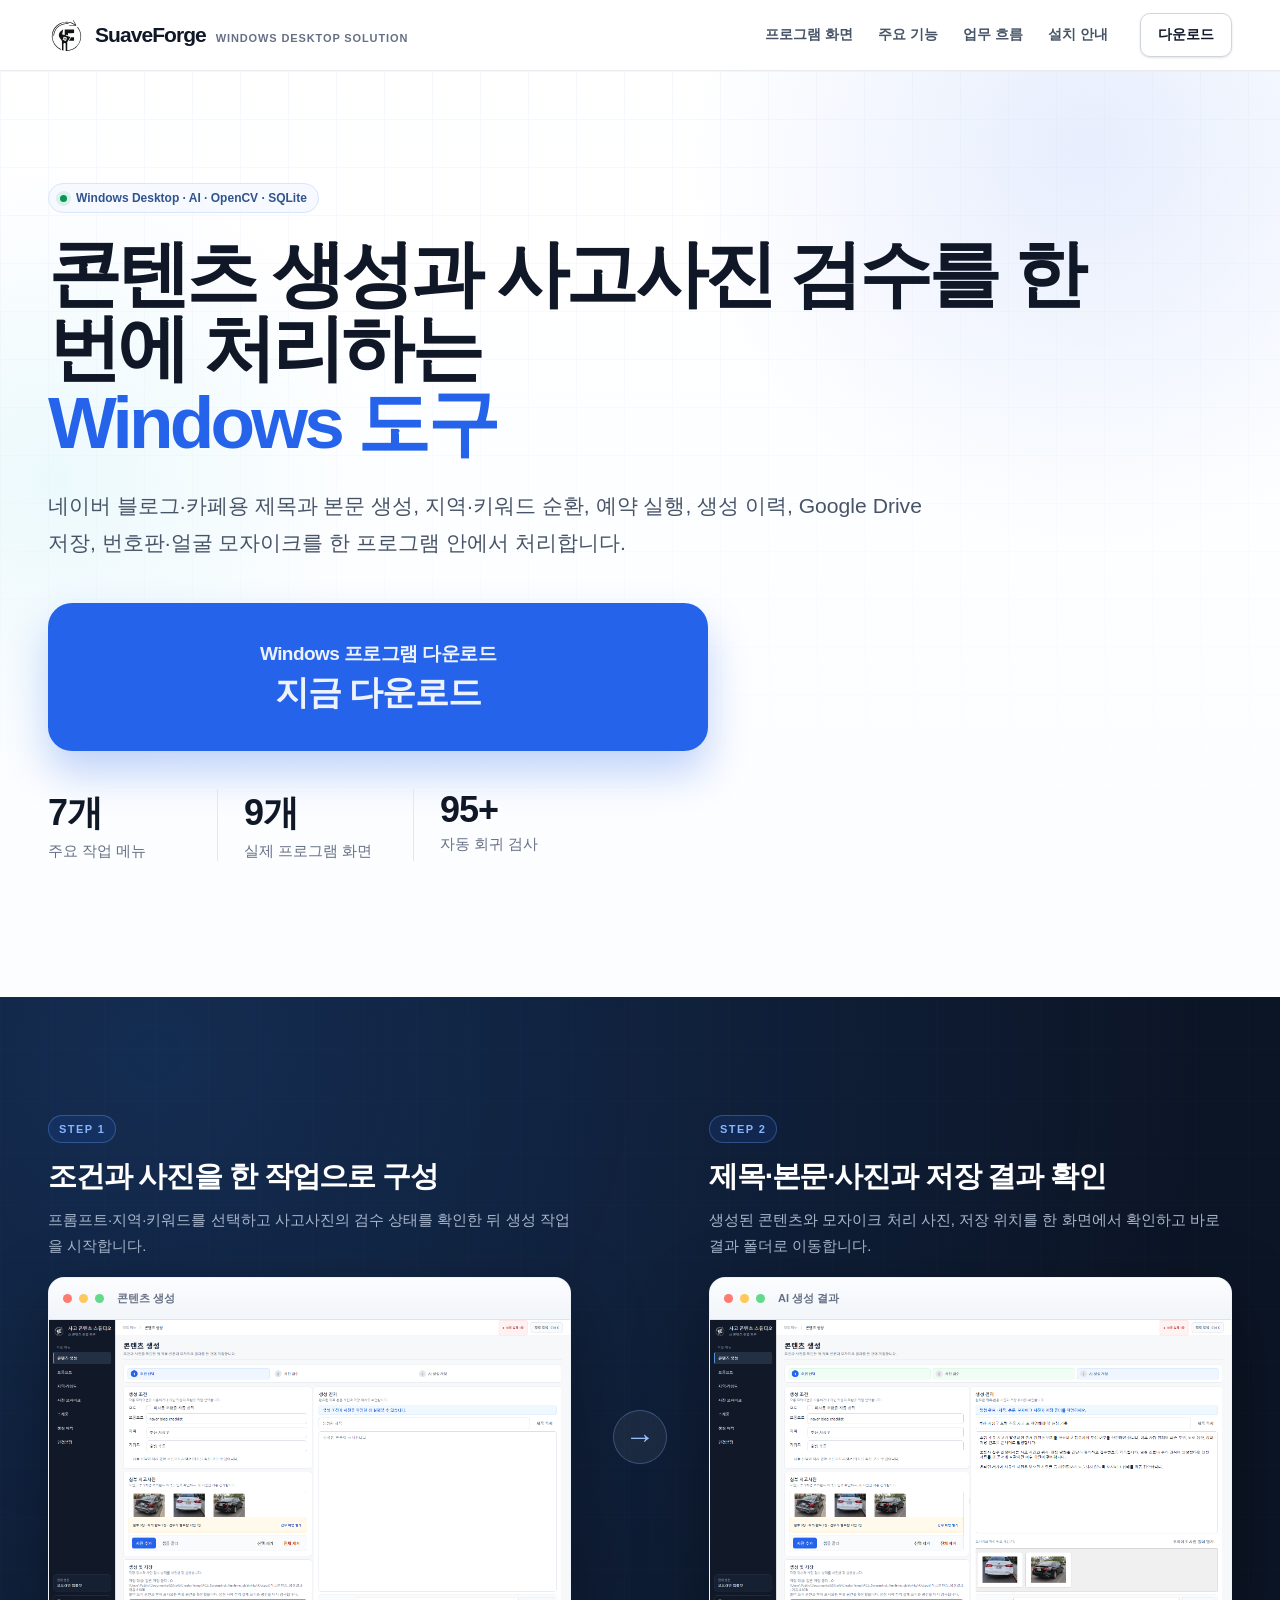
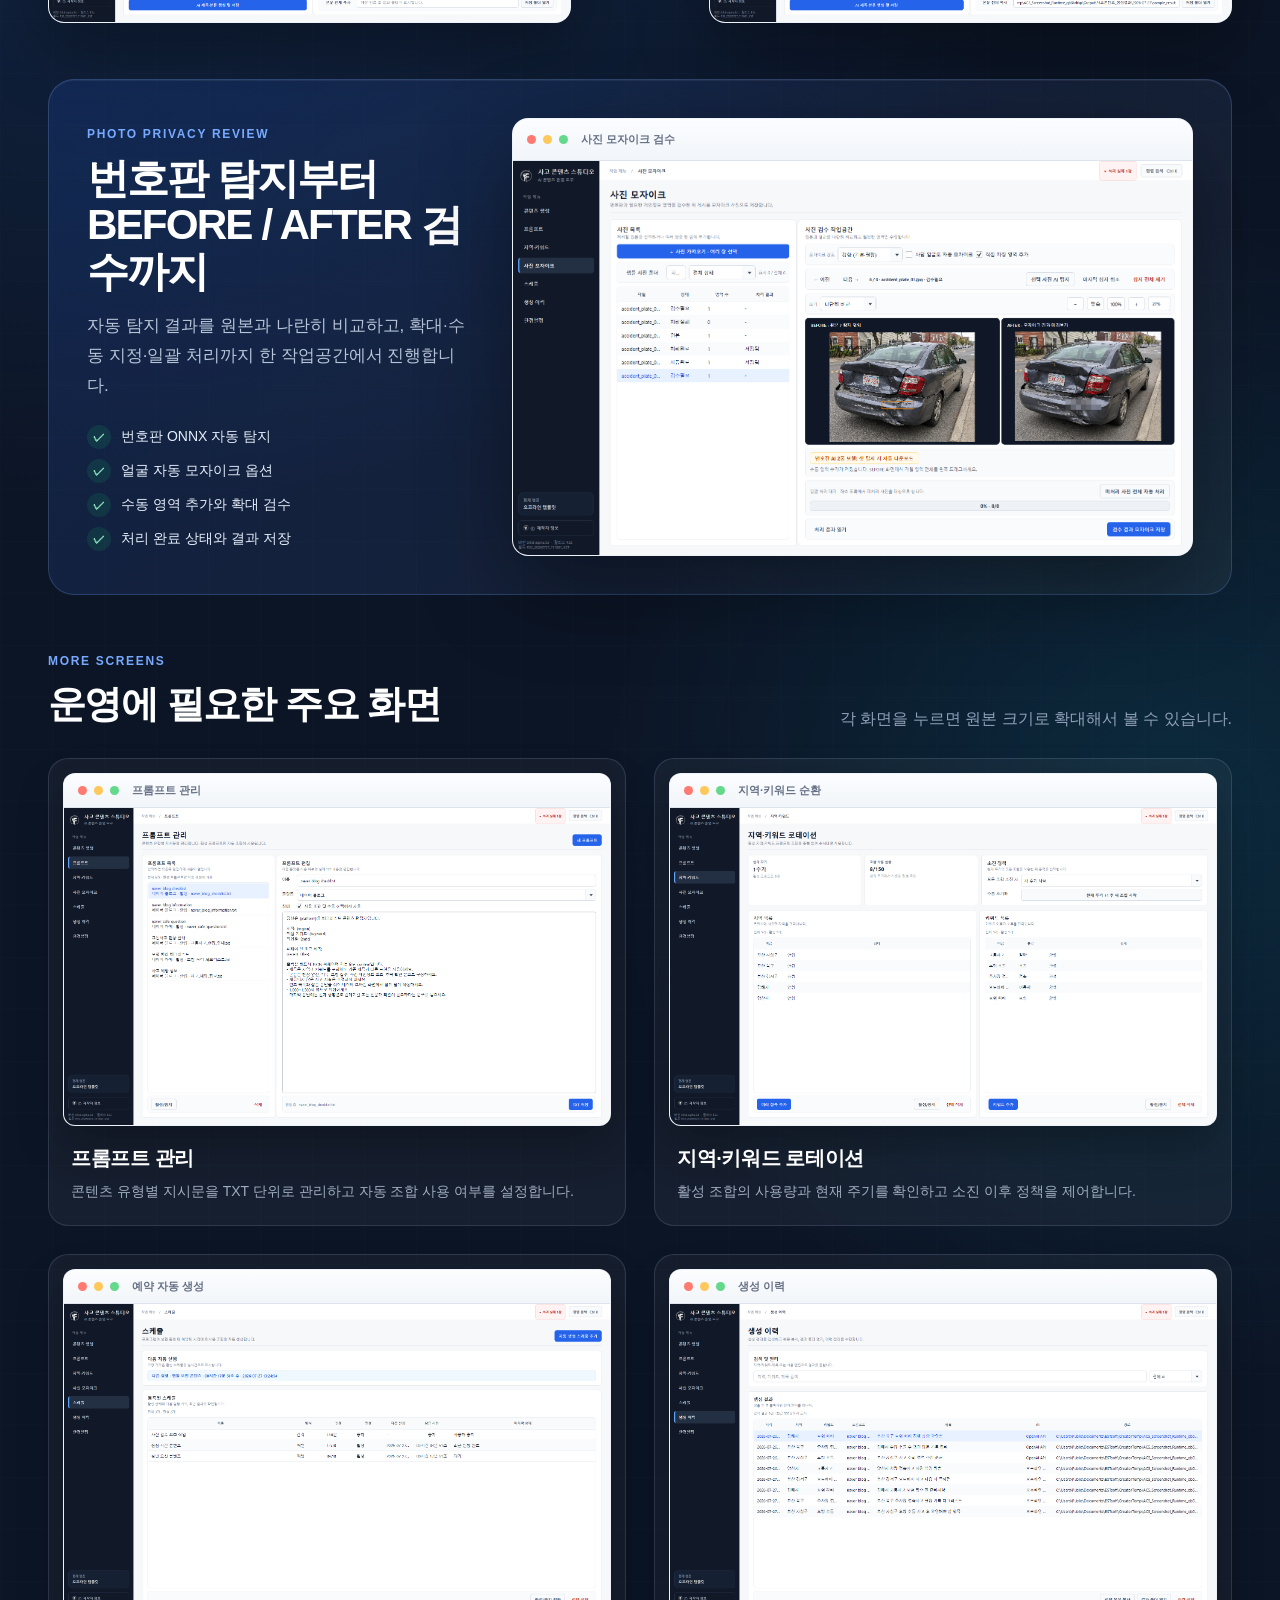
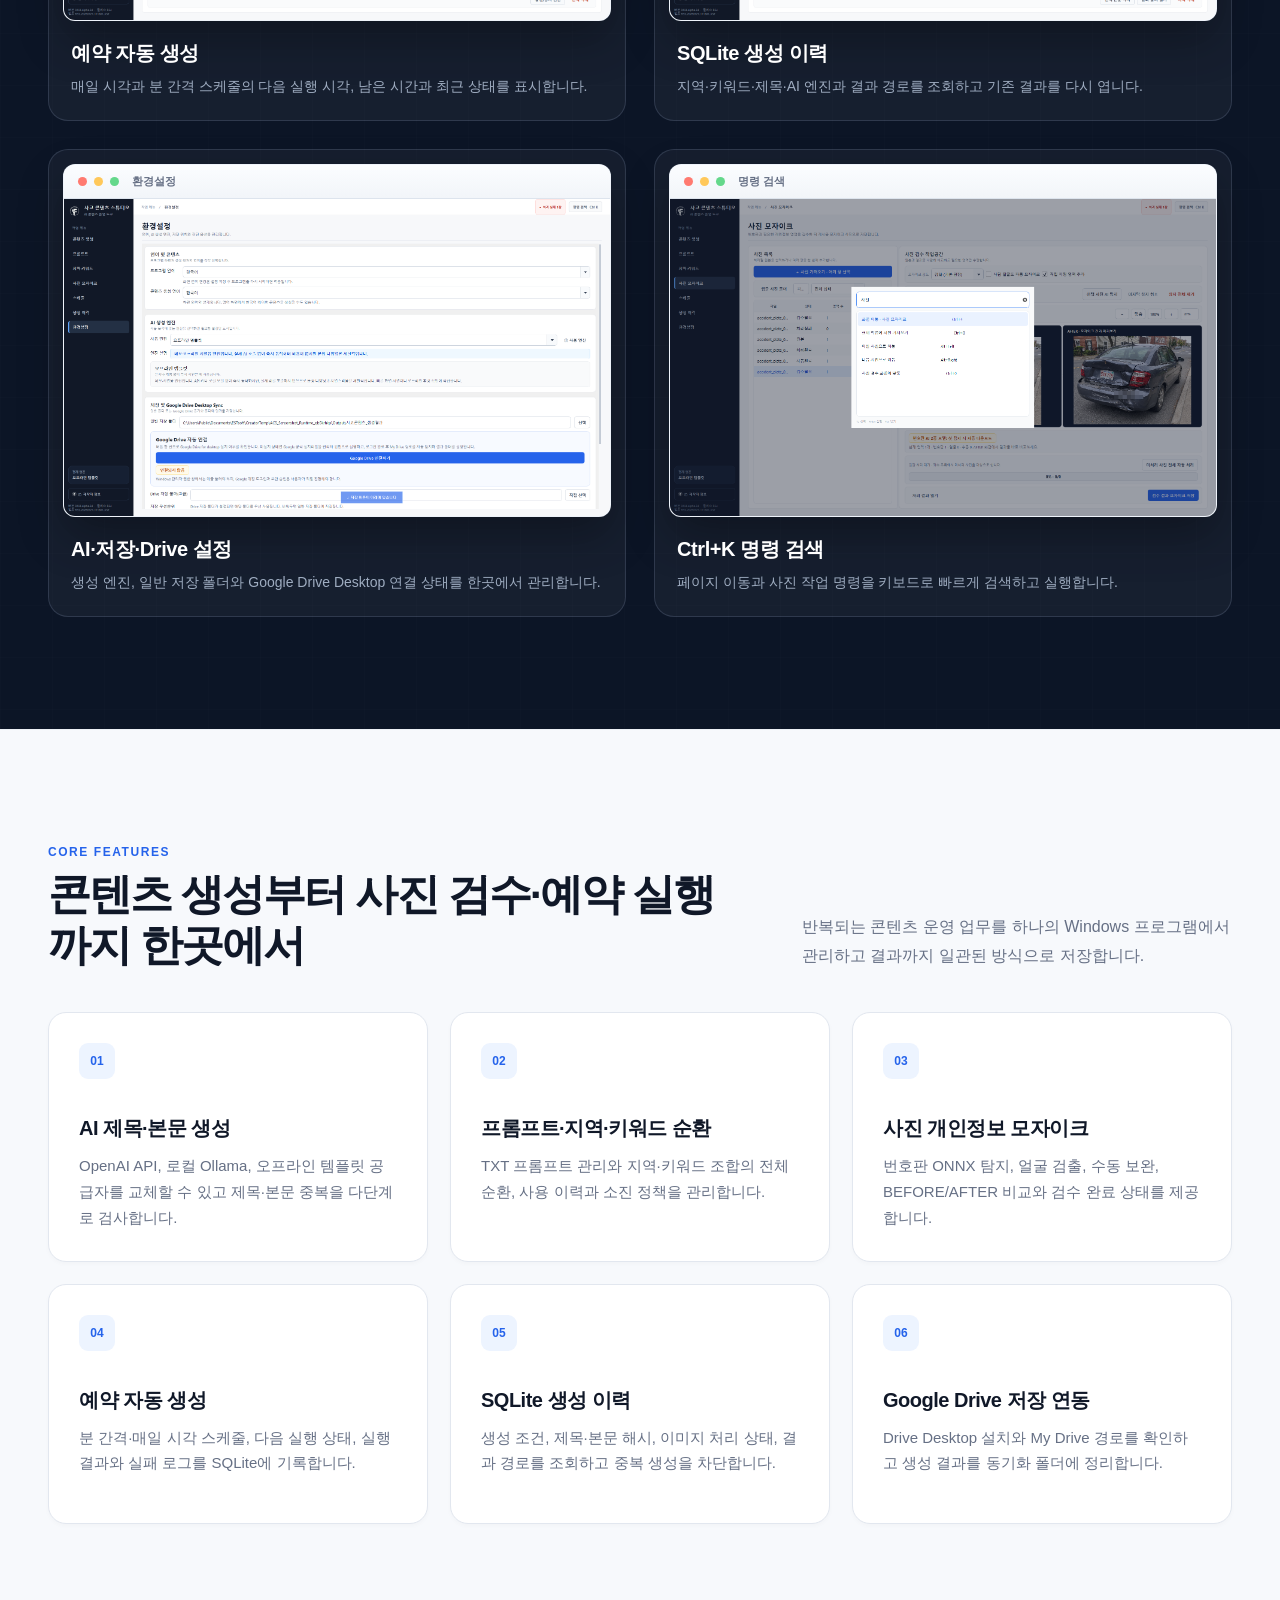
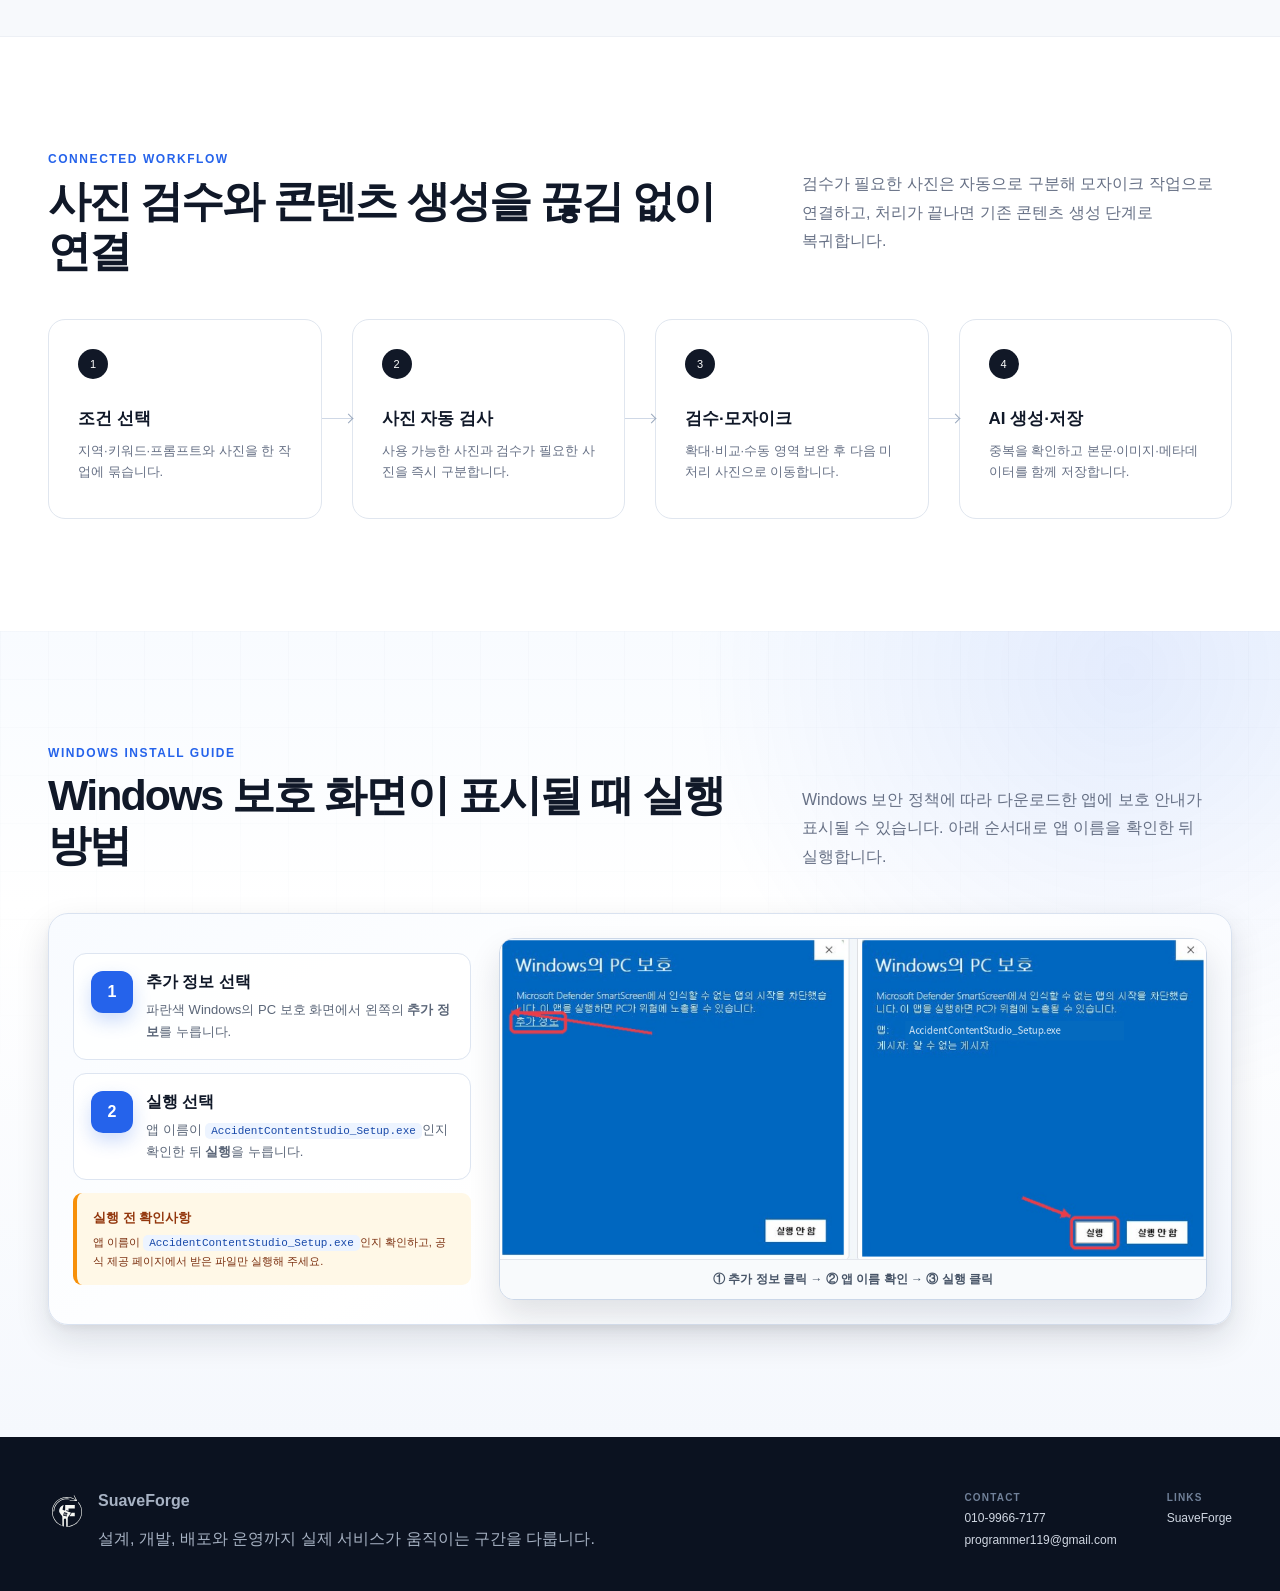
==== commit 37502e0e: "cc" ====
--- a/index.html
+++ b/index.html
@@ -6,7 +6,7 @@
 <meta content="width=device-width, initial-scale=1" name="viewport"/>
 <meta content="Windows 데스크톱 AI 콘텐츠 자동 생성 및 사고사진 개인정보 모자이크 프로그램" name="description"/>
 <meta content="#111827" name="theme-color"/>
-<title>사고 콘텐츠 스튜디오 | Windows AI 자동화 제안</title>
+<title>사고 콘텐츠 스튜디오 | Windows AI 콘텐츠 자동화</title>
 <link href="assets/suaveforge-logo-brand-256.png" rel="icon" type="image/png"/>
 <link href="assets/styles.css" rel="stylesheet"/>
 </head>
@@ -20,7 +20,7 @@
 </a>
 <nav aria-label="주요 메뉴" class="nav">
 <a href="#screens">프로그램 화면</a>
-<a href="#features">구현 범위</a>
+<a href="#features">주요 기능</a>
 <a href="#workflow">업무 흐름</a>
 <a href="#install-guide">설치 안내</a>
 
@@ -49,10 +49,6 @@
 
 <section class="section product-gallery-section" id="screens">
 <div class="container">
-<div class="section-heading product-gallery-heading">
-<div><span>REAL WINDOWS APPLICATION</span><h2>설명보다 실제 프로그램 화면으로 확인하세요</h2></div>
-<p>캡처 전용 샘플 데이터를 사용해 실제 Windows 프로그램에서 촬영한 화면입니다. 입력부터 사진 검수, 생성 결과, 예약 실행과 이력 관리까지 한 흐름으로 이어집니다.</p>
-</div>
 
 <div class="screen-flow" aria-label="콘텐츠 생성 흐름">
 <article class="screen-story-card">
@@ -105,7 +101,7 @@
 
 <section class="section section-muted" id="features">
 <div class="container">
-<div class="section-heading"><div><span>IMPLEMENTED SCOPE</span><h2>공고의 핵심 기능을 실제 작업 흐름으로 연결</h2></div></div>
+<div class="section-heading"><div><span>CORE FEATURES</span><h2>콘텐츠 생성부터 사진 검수·예약 실행까지 한곳에서</h2></div><p>반복되는 콘텐츠 운영 업무를 하나의 Windows 프로그램에서 관리하고 결과까지 일관된 방식으로 저장합니다.</p></div>
 <div class="feature-grid">
 <article><b>01</b><h3>AI 제목·본문 생성</h3><p>OpenAI API, 로컬 Ollama, 오프라인 템플릿 공급자를 교체할 수 있고 제목·본문 중복을 다단계로 검사합니다.</p></article>
 <article><b>02</b><h3>프롬프트·지역·키워드 순환</h3><p>TXT 프롬프트 관리와 지역·키워드 조합의 전체 순환, 사용 이력과 소진 정책을 관리합니다.</p></article>
@@ -118,7 +114,7 @@
 </section>
 <section class="section" id="workflow">
 <div class="container">
-<div class="section-heading compact"><div><span>WORKFLOW</span><h2>사용자가 프로그램 구조를 따라다니지 않도록</h2></div><p>미처리 사진이 들어오면 필요한 이유를 설명하고 사진 검수로 연결한 뒤, 완료하면 기존 콘텐츠 입력 상태로 복귀합니다.</p></div>
+<div class="section-heading compact"><div><span>CONNECTED WORKFLOW</span><h2>사진 검수와 콘텐츠 생성을 끊김 없이 연결</h2></div><p>검수가 필요한 사진은 자동으로 구분해 모자이크 작업으로 연결하고, 처리가 끝나면 기존 콘텐츠 생성 단계로 복귀합니다.</p></div>
 <div class="flow-line">
 <div><span>1</span><strong>조건 선택</strong><p>지역·키워드·프롬프트와 사진을 한 작업에 묶습니다.</p></div><i></i>
 <div><span>2</span><strong>사진 자동 검사</strong><p>사용 가능한 사진과 검수가 필요한 사진을 즉시 구분합니다.</p></div><i></i>
@@ -130,121 +126,15 @@
 
 
 <section class="section install-guide-section" id="install-guide">
-<div class="container install-guide-container">
-<div class="install-guide-intro">
-<div><span>4-STEP WINDOWS SETUP</span><h2>설치는 네 단계면 끝납니다</h2></div>
-<p>필요한 단계만 펼쳐서 확인하세요. 다운로드부터 최초 실행까지 순서대로 이어지도록 구성했습니다.</p>
+<div class="container">
+<div class="section-heading install-heading"><div><span>WINDOWS INSTALL GUIDE</span><h2>Windows 보호 화면이 표시될 때 실행 방법</h2></div><p>Windows 보안 정책에 따라 다운로드한 앱에 보호 안내가 표시될 수 있습니다. 아래 순서대로 앱 이름을 확인한 뒤 실행합니다.</p></div>
+<div class="install-guide-card">
+<div class="install-steps">
+<article><span>1</span><div><strong>추가 정보 선택</strong><p>파란색 Windows의 PC 보호 화면에서 왼쪽의 <b>추가 정보</b>를 누릅니다.</p></div></article>
+<article><span>2</span><div><strong>실행 선택</strong><p>앱 이름이 <code>AccidentContentStudio_Setup.exe</code>인지 확인한 뒤 <b>실행</b>을 누릅니다.</p></div></article>
+<aside><strong>실행 전 확인사항</strong><p>앱 이름이 <code>AccidentContentStudio_Setup.exe</code>인지 확인하고, 공식 제공 페이지에서 받은 파일만 실행해 주세요.</p></aside>
 </div>
-
-<div class="install-progress" aria-label="설치 진행 단계">
-<div class="install-progress-item is-current" data-progress-step="1"><span>01</span><strong>다운로드</strong></div>
-<i aria-hidden="true"></i>
-<div class="install-progress-item" data-progress-step="2"><span>02</span><strong>파일 확인</strong></div>
-<i aria-hidden="true"></i>
-<div class="install-progress-item" data-progress-step="3"><span>03</span><strong>설치 실행</strong></div>
-<i aria-hidden="true"></i>
-<div class="install-progress-item" data-progress-step="4"><span>04</span><strong>첫 실행</strong></div>
-</div>
-
-<div class="install-accordion" data-install-accordion>
-<article class="install-step is-open" data-install-step="1">
-<button class="install-step-trigger" type="button" aria-expanded="true" aria-controls="install-panel-1" id="install-trigger-1">
-<span class="install-step-label"><small>STEP</small><b>01</b></span>
-<span class="install-step-title"><strong>설치 파일 다운로드</strong><small>버튼을 눌러 Windows 설치 파일을 저장합니다.</small></span>
-<span class="install-step-state">DOWNLOAD</span>
-<span class="install-step-toggle" aria-hidden="true"></span>
-</button>
-<div class="install-step-panel" id="install-panel-1" role="region" aria-labelledby="install-trigger-1">
-<div class="install-step-panel-inner install-download-layout">
-<div class="install-panel-copy">
-<span class="install-panel-kicker">READY TO INSTALL</span>
-<h3>다운로드가 끝나면 다음 단계로 이동하세요</h3>
-<p>브라우저의 다운로드 목록에서 파일이 정상적으로 저장됐는지 확인합니다. 설치 파일은 찾기 쉬운 다운로드 폴더에 두는 것이 좋습니다.</p>
-<ul class="install-check-list">
-<li>다운로드가 완료될 때까지 브라우저를 닫지 않습니다.</li>
-<li>파일명이 <code>AccidentContentStudio_Setup.exe</code>인지 확인합니다.</li>
-<li>다운로드가 차단되면 브라우저의 보존 또는 계속 옵션을 선택합니다.</li>
-</ul>
-</div>
-<a class="install-download-button" data-download-link download href="#"><span>Windows 프로그램 다운로드</span><strong>설치 파일 받기</strong><em>↓</em></a>
-</div>
-</div>
-</article>
-
-<div class="install-step-connector" aria-hidden="true"><span></span></div>
-
-<article class="install-step" data-install-step="2">
-<button class="install-step-trigger" type="button" aria-expanded="false" aria-controls="install-panel-2" id="install-trigger-2">
-<span class="install-step-label"><small>STEP</small><b>02</b></span>
-<span class="install-step-title"><strong>SHA-256 해시 및 파일 검증</strong><small>다운로드한 파일이 제공된 원본과 같은지 확인합니다.</small></span>
-<span class="install-step-state">VERIFY</span>
-<span class="install-step-toggle" aria-hidden="true"></span>
-</button>
-<div class="install-step-panel" id="install-panel-2" role="region" aria-labelledby="install-trigger-2" hidden>
-<div class="install-step-panel-inner verify-layout">
-<div class="install-panel-copy">
-<span class="install-panel-kicker">FILE INTEGRITY</span>
-<h3>한 번의 복사로 파일 무결성을 확인합니다</h3>
-<p>해시 확인은 필수 절차는 아니지만, 다운로드 파일이 중간에 손상되거나 바뀌지 않았는지 확인할 수 있는 가장 확실한 방법입니다.</p>
-<div class="hash-box"><div><small>SHA-256</small><code id="shaValue">b7bd7170a2746e52f476ef9768b2948a7d7a69f5e7f0bdd5ffdd17776614ac27</code></div><button id="copyHash" type="button">해시 복사</button></div>
-</div>
-<div class="verify-command-card">
-<div class="command-card-head"><span>PowerShell</span><b>파일 해시 확인</b></div>
-<code>Get-FileHash .\AccidentContentStudio_Setup.exe -Algorithm SHA256</code>
-<p>출력된 값이 왼쪽의 SHA-256과 같으면 다음 단계로 진행합니다.</p>
-</div>
-</div>
-</div>
-</article>
-
-<div class="install-step-connector" aria-hidden="true"><span></span></div>
-
-<article class="install-step" data-install-step="3">
-<button class="install-step-trigger" type="button" aria-expanded="false" aria-controls="install-panel-3" id="install-trigger-3">
-<span class="install-step-label"><small>STEP</small><b>03</b></span>
-<span class="install-step-title"><strong>설치 파일 실행</strong><small>Windows 보호 화면이 나오면 앱 이름을 확인하고 실행합니다.</small></span>
-<span class="install-step-state">INSTALL</span>
-<span class="install-step-toggle" aria-hidden="true"></span>
-</button>
-<div class="install-step-panel" id="install-panel-3" role="region" aria-labelledby="install-trigger-3" hidden>
-<div class="install-step-panel-inner smartscreen-layout">
-<div class="install-panel-copy">
-<span class="install-panel-kicker">WINDOWS SMARTSCREEN</span>
-<h3>보호 화면에서는 두 곳만 확인하면 됩니다</h3>
-<ol class="install-number-list">
-<li><span>1</span><div><strong>추가 정보</strong><p>파란색 Windows의 PC 보호 화면에서 <b>추가 정보</b>를 누릅니다.</p></div></li>
-<li><span>2</span><div><strong>앱 이름 확인</strong><p><code>AccidentContentStudio_Setup.exe</code>가 맞는지 확인합니다.</p></div></li>
-<li><span>3</span><div><strong>실행</strong><p>하단에 나타난 <b>실행</b> 버튼을 눌러 설치를 시작합니다.</p></div></li>
-</ol>
-<div class="install-note"><strong>왜 보호 화면이 나오나요?</strong><p>Windows가 처음 보는 설치 파일은 평판이 충분히 쌓일 때까지 안내 화면을 표시할 수 있습니다.</p></div>
-</div>
-<figure class="install-guide-image"><img alt="Windows SmartScreen에서 추가 정보를 누른 뒤 AccidentContentStudio_Setup.exe를 실행하는 방법" src="assets/windows-smartscreen-guide.png"/><figcaption>추가 정보 → 앱 이름 확인 → 실행</figcaption></figure>
-</div>
-</div>
-</article>
-
-<div class="install-step-connector" aria-hidden="true"><span></span></div>
-
-<article class="install-step" data-install-step="4">
-<button class="install-step-trigger" type="button" aria-expanded="false" aria-controls="install-panel-4" id="install-trigger-4">
-<span class="install-step-label"><small>STEP</small><b>04</b></span>
-<span class="install-step-title"><strong>설치 완료 및 첫 실행</strong><small>프로그램을 열고 저장 위치와 AI 엔진을 확인합니다.</small></span>
-<span class="install-step-state">START</span>
-<span class="install-step-toggle" aria-hidden="true"></span>
-</button>
-<div class="install-step-panel" id="install-panel-4" role="region" aria-labelledby="install-trigger-4" hidden>
-<div class="install-step-panel-inner finish-layout">
-<div class="install-finish-mark" aria-hidden="true">✓</div>
-<div class="install-panel-copy">
-<span class="install-panel-kicker">SETUP COMPLETE</span>
-<h3>이제 실제 작업을 시작할 수 있습니다</h3>
-<p>프로그램을 실행한 뒤 환경설정에서 저장 폴더와 사용할 AI 엔진을 확인합니다. 사진 모자이크와 콘텐츠 생성 기능은 왼쪽 작업 메뉴에서 바로 열 수 있습니다.</p>
-<div class="next-action-grid"><div><b>01</b><span>환경설정 확인</span></div><div><b>02</b><span>샘플 사진 검수</span></div><div><b>03</b><span>첫 콘텐츠 생성</span></div></div>
-</div>
-<a class="finish-screen-link" href="#screens"><span>실제 프로그램 화면 보기</span><strong>주요 기능 확인 →</strong></a>
-</div>
-</div>
-</article>
+<figure class="install-guide-image"><img alt="Windows SmartScreen에서 추가 정보를 누른 뒤 AccidentContentStudio_Setup.exe를 실행하는 방법" src="assets/windows-smartscreen-guide.png"/><figcaption>① 추가 정보 클릭 → ② 앱 이름 확인 → ③ 실행 클릭</figcaption></figure>
 </div>
 </div>
 </section>
--- a/assets/styles.css
+++ b/assets/styles.css
@@ -1351,3 +1351,108 @@
   .install-step-connector { height: 27px; margin-left: 26px; }
   .smartscreen-layout .install-guide-image { border-radius: 12px; }
 }
+
+
+/* R34.3 screenshot section refinement */
+.product-gallery-section { padding-top: 88px; }
+.product-gallery-section > .container { width: min(calc(100% - 96px), 1440px); }
+.screen-flow { gap: 28px; margin-top: 6px; }
+.screen-story-copy { min-height: 118px; margin: 0 0 18px; }
+.mosaic-showcase { margin-top: 56px; }
+.gallery-heading { margin-top: 56px; }
+@media (max-width: 1200px) {
+  .product-gallery-section > .container { width: min(calc(100% - 48px), 1440px); }
+}
+@media (max-width: 720px) {
+  .product-gallery-section { padding-top: 64px; }
+  .product-gallery-section > .container { width: min(calc(100% - 24px), 1440px); }
+}
+
+
+/* R34.4 product presentation and premium content width */
+:root { --container: 1440px; }
+.container,
+.hero .container {
+  width: min(calc(100% - 96px), 1440px);
+}
+.section { padding-block: 112px; }
+.hero {
+  padding-top: 112px;
+  padding-bottom: 118px;
+}
+.hero-copy { max-width: 1180px; }
+.hero h1 {
+  max-width: 1080px;
+  font-size: clamp(60px, 5.7vw, 94px);
+  line-height: 1.02;
+  letter-spacing: -.052em;
+}
+.hero-lead {
+  max-width: 900px;
+  font-size: clamp(20px, 1.65vw, 25px);
+  line-height: 1.72;
+}
+.hero-actions .button-hero { width: min(100%, 660px); }
+.hero-meta { max-width: 900px; }
+.section-heading { max-width: 1260px; margin-inline: auto; }
+.section-heading > div { max-width: 790px; }
+.section-heading h2 {
+  font-size: clamp(34px, 3.35vw, 52px);
+  line-height: 1.18;
+}
+.section-heading > p {
+  max-width: 430px;
+  font-size: 16px;
+  line-height: 1.78;
+}
+.product-gallery-section > .container { width: min(calc(100% - 96px), 1360px); }
+.screen-flow { gap: 34px; }
+.screen-story-copy { min-height: 108px; }
+.mosaic-showcase,
+.gallery-heading,
+.screenshot-gallery { max-width: 1360px; margin-inline: auto; }
+.feature-grid {
+  max-width: 1320px;
+  margin-inline: auto;
+  gap: 22px;
+}
+.feature-grid article {
+  min-height: 240px;
+  padding: 30px;
+  border-radius: 18px;
+}
+.feature-grid b { margin-bottom: 36px; }
+.feature-grid h3 { font-size: 20px; }
+.feature-grid p { font-size: 15px; }
+.flow-line {
+  max-width: 1320px;
+  margin-inline: auto;
+  gap: 0;
+}
+.flow-line > div {
+  min-height: 200px;
+  padding: 29px;
+  border-radius: 17px;
+}
+.install-guide-section > .container { max-width: 1320px; }
+.site-footer .container { max-width: 1320px; }
+@media (max-width: 1200px) {
+  .container,
+  .hero .container,
+  .product-gallery-section > .container {
+    width: min(calc(100% - 56px), 1440px);
+  }
+  .section { padding-block: 92px; }
+  .hero { padding-block: 92px 100px; }
+}
+@media (max-width: 720px) {
+  .container,
+  .hero .container,
+  .product-gallery-section > .container {
+    width: min(calc(100% - 28px), 1440px);
+  }
+  .section { padding-block: 72px; }
+  .hero { padding-block: 72px 78px; }
+  .hero h1 { font-size: clamp(40px, 13vw, 62px); }
+  .section-heading h2 { font-size: clamp(30px, 9vw, 42px); }
+}
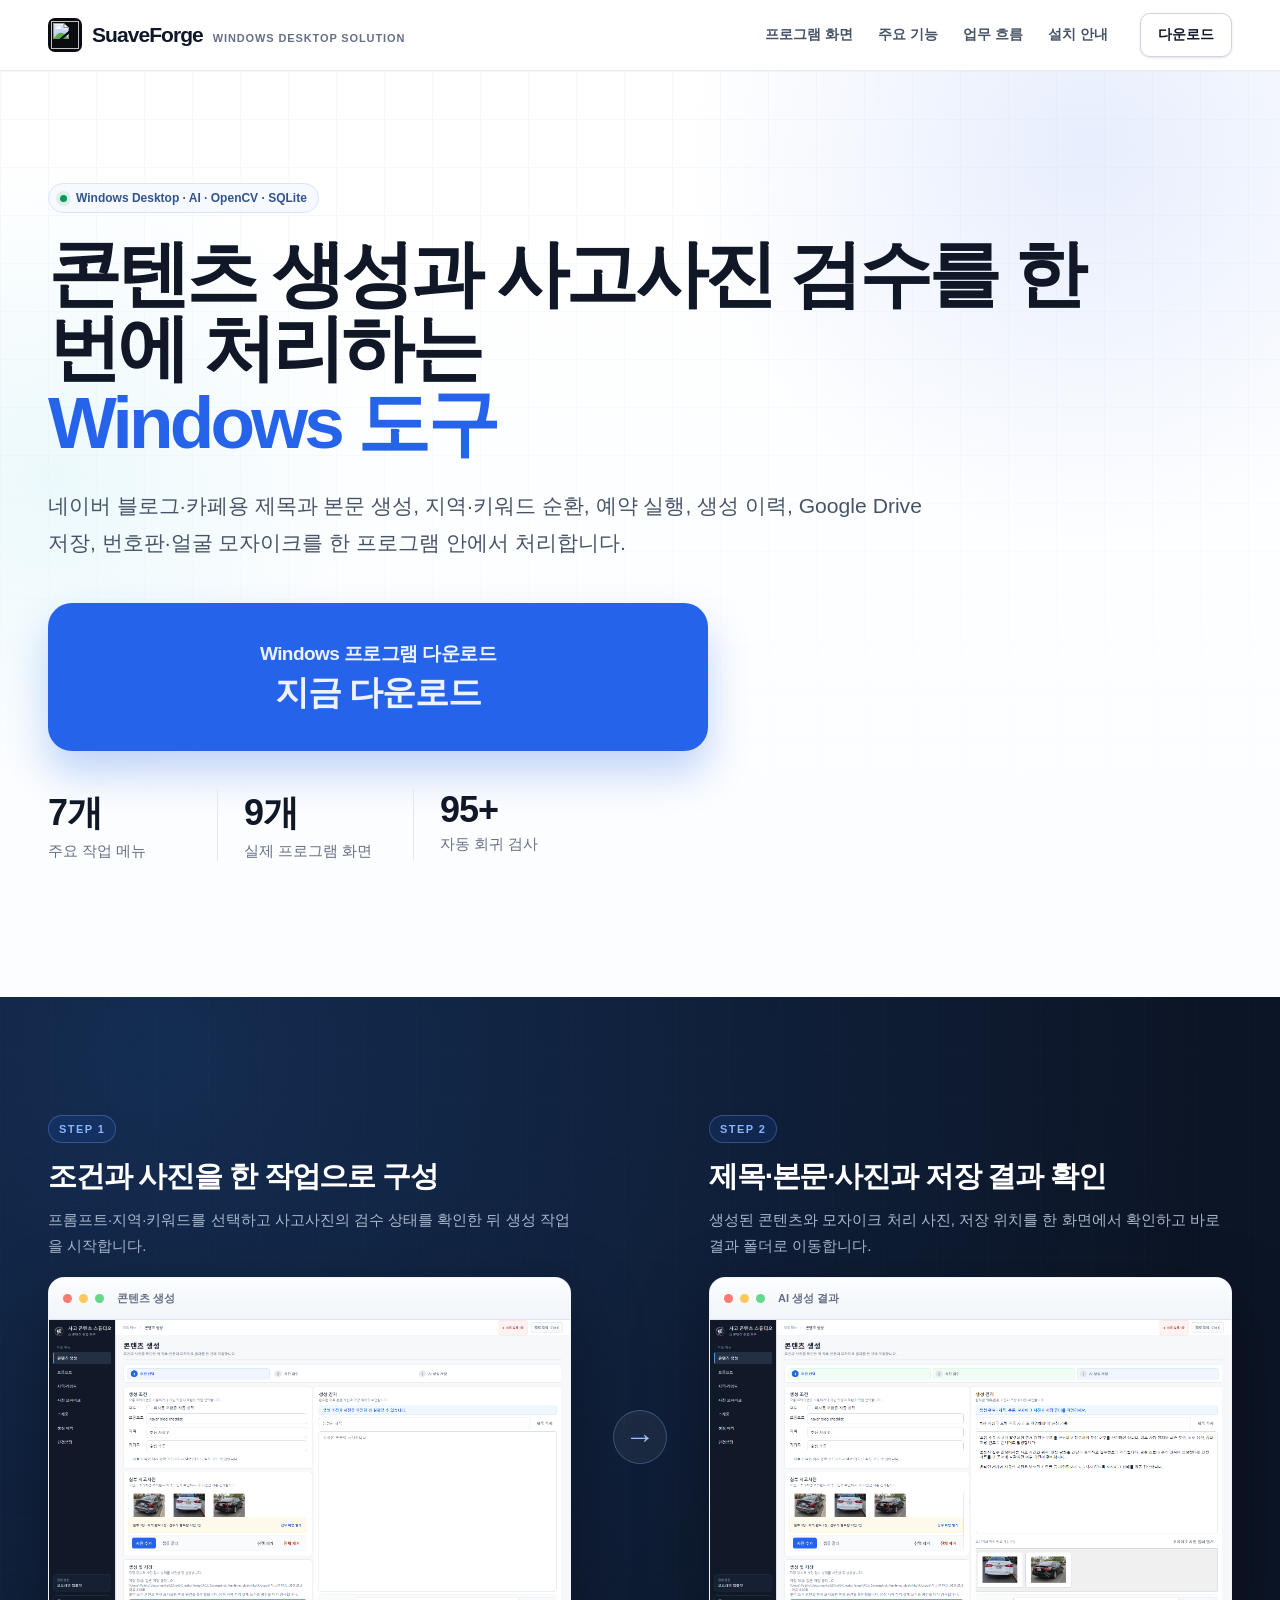
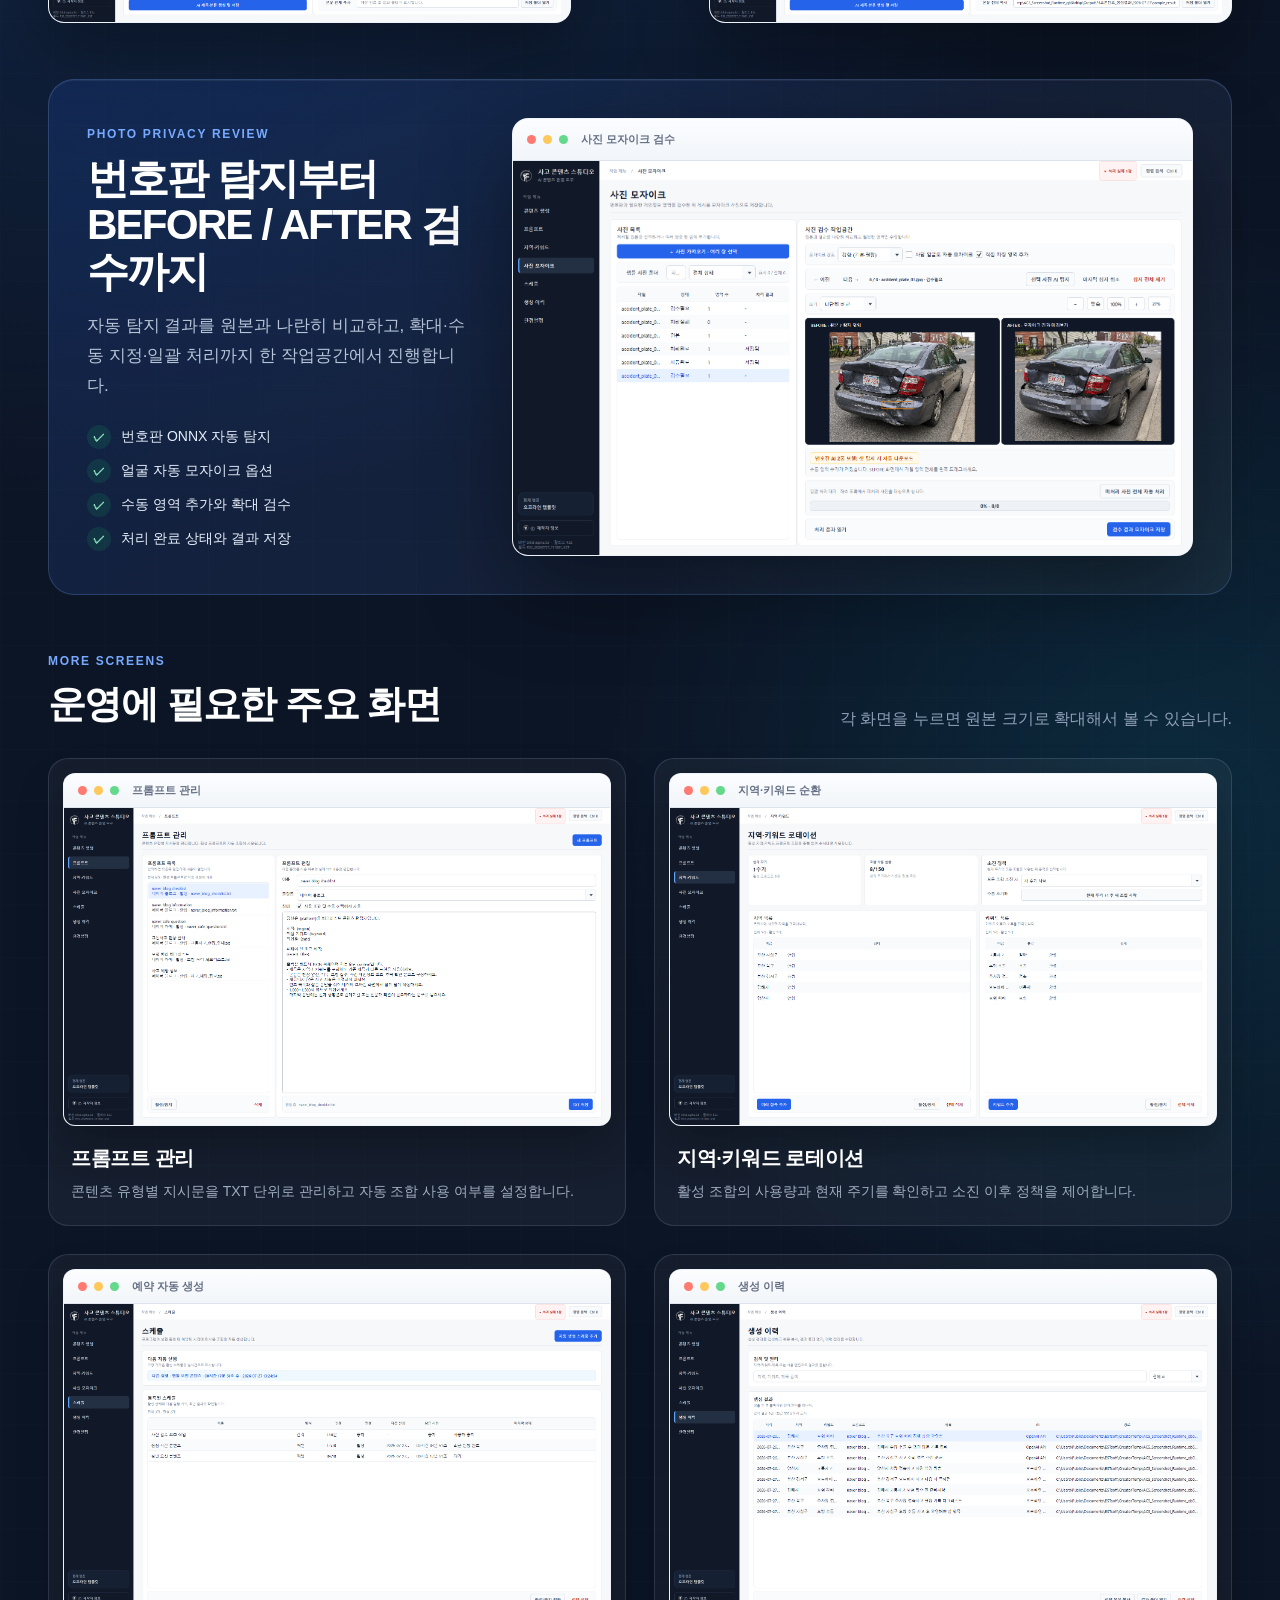
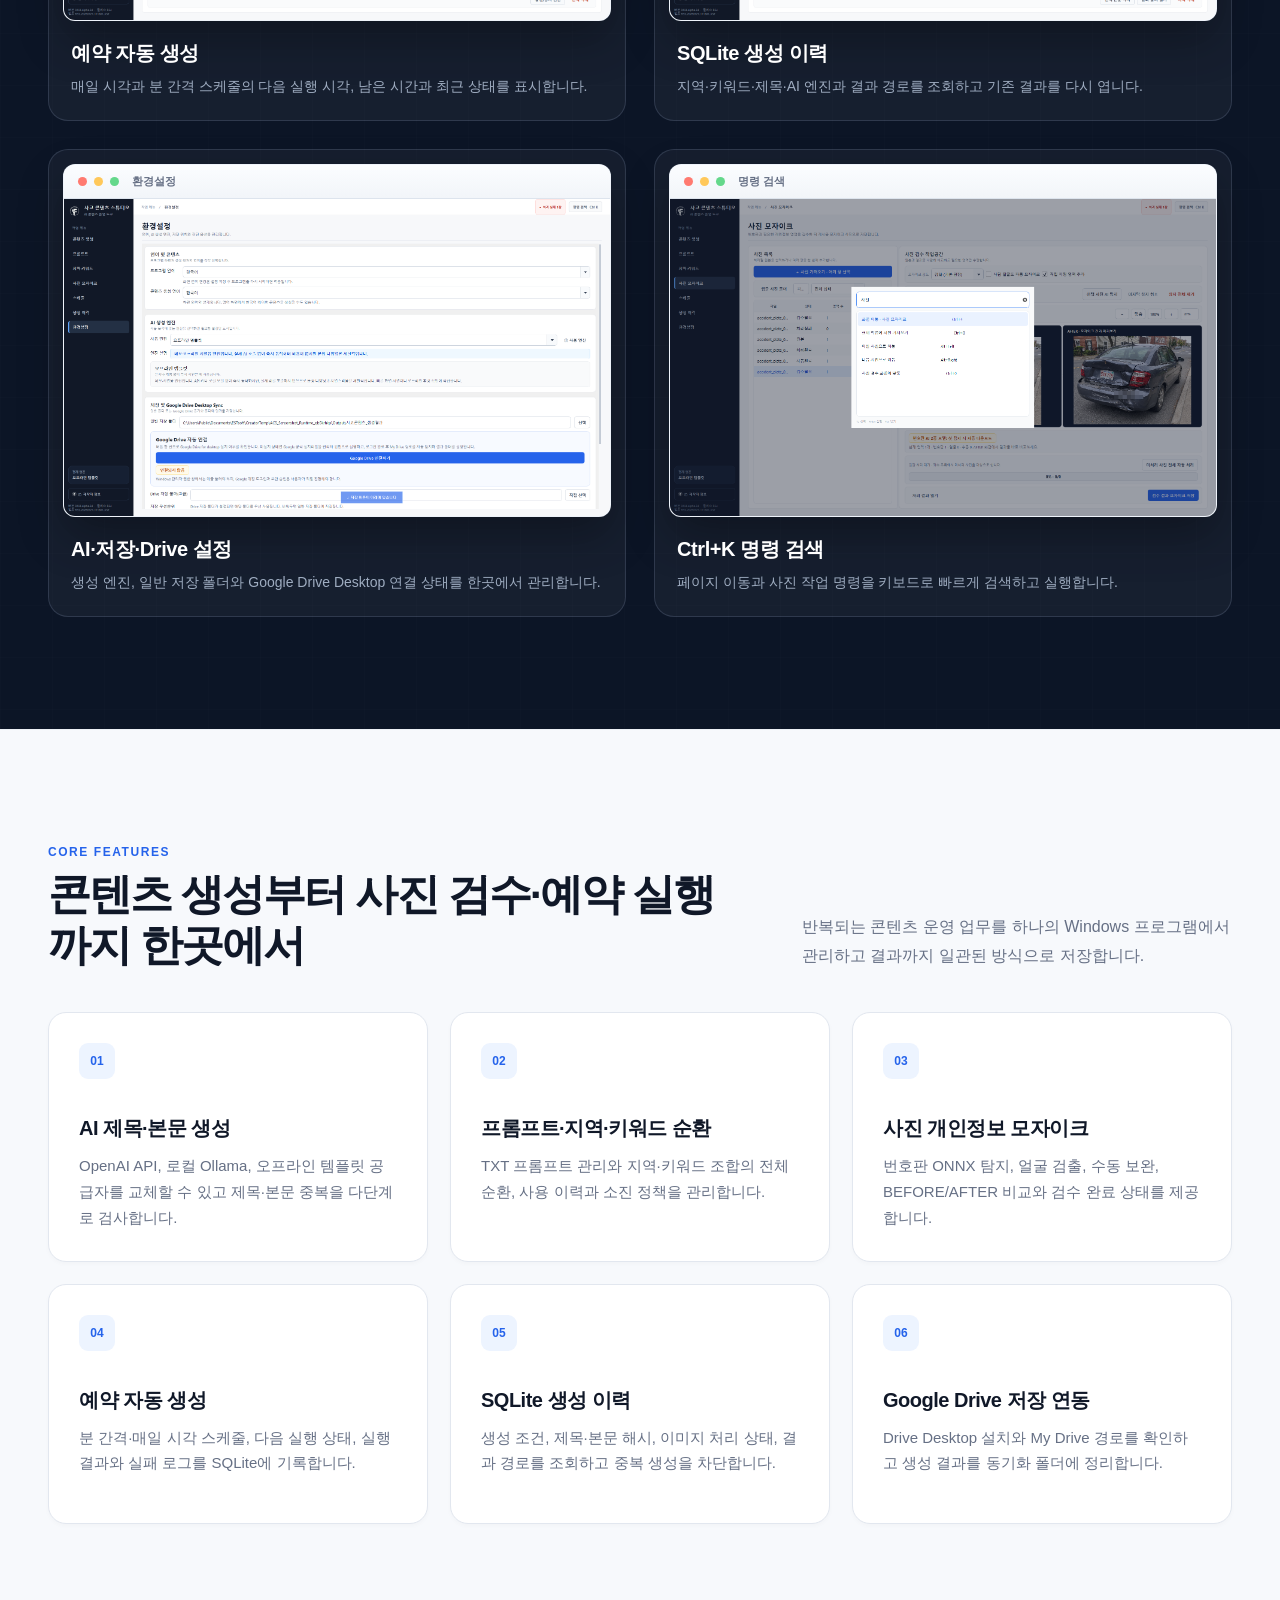
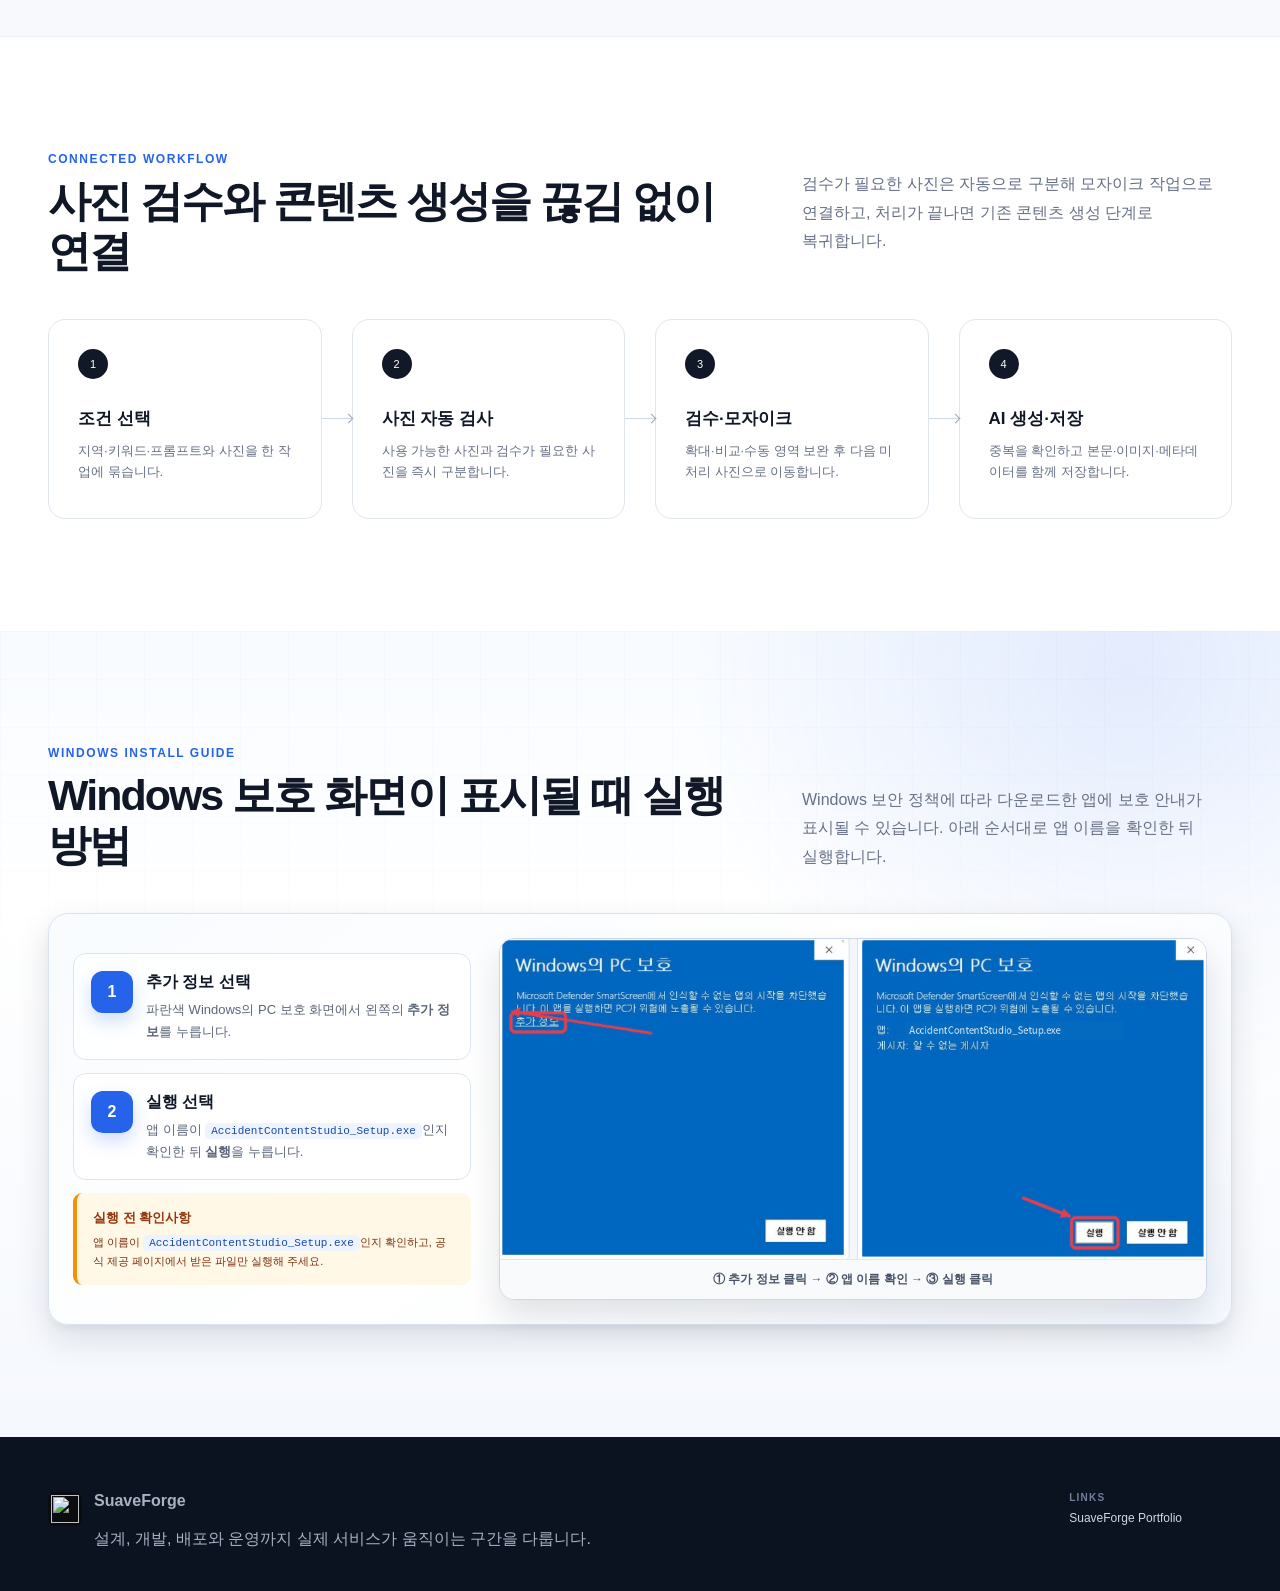
==== commit 5da5dc4e: "Apply conditional portfolio presentation" ====
--- a/index.html
+++ b/index.html
@@ -9,15 +9,13 @@
 <title>사고 콘텐츠 스튜디오 | Windows AI 콘텐츠 자동화</title>
 <link href="assets/suaveforge-logo-brand-256.png" rel="icon" type="image/png"/>
 <link href="assets/styles.css" rel="stylesheet"/>
+<script src="assets/portfolio-presentation.js"></script>
 </head>
 <body>
 <a class="skip-link" href="#main">본문으로 이동</a>
 <header class="site-header" id="top">
 <div class="container header-inner">
-<a aria-label="SuaveForge 홈" class="brand" href="#top">
-<img alt="" class="brand-symbol brand-symbol-dark" src="assets/suaveforge-logo-dark.svg"/>
-<span class="brand-copy"><span class="brand-word">SuaveForge</span><span class="brand-note">Windows Desktop Solution</span></span>
-</a>
+<span id="suaveforgeHeaderBrandMount"></span>
 <nav aria-label="주요 메뉴" class="nav">
 <a href="#screens">프로그램 화면</a>
 <a href="#features">주요 기능</a>
@@ -151,9 +149,7 @@
 
 
 
-<footer class="site-footer">
-<div class="container footer-grid"><div class="footer-brand"><img alt="" src="assets/suaveforge-logo-light.svg"/><div><strong>SuaveForge</strong><p>설계, 개발, 배포와 운영까지 실제 서비스가 움직이는 구간을 다룹니다.</p></div></div><div><span>CONTACT</span><a href="tel:01099667177">010-9966-7177</a><a href="mailto:programmer119@gmail.com">programmer119@gmail.com</a></div><div><span>LINKS</span><a href="https://suaveforge.com" rel="noreferrer" target="_blank">SuaveForge</a></div></div>
-</footer>
+<footer class="site-footer" id="suaveforgeFooterMount"></footer>
 <script src="assets/config.js"></script>
 <script src="assets/app.js"></script>
 </body>
